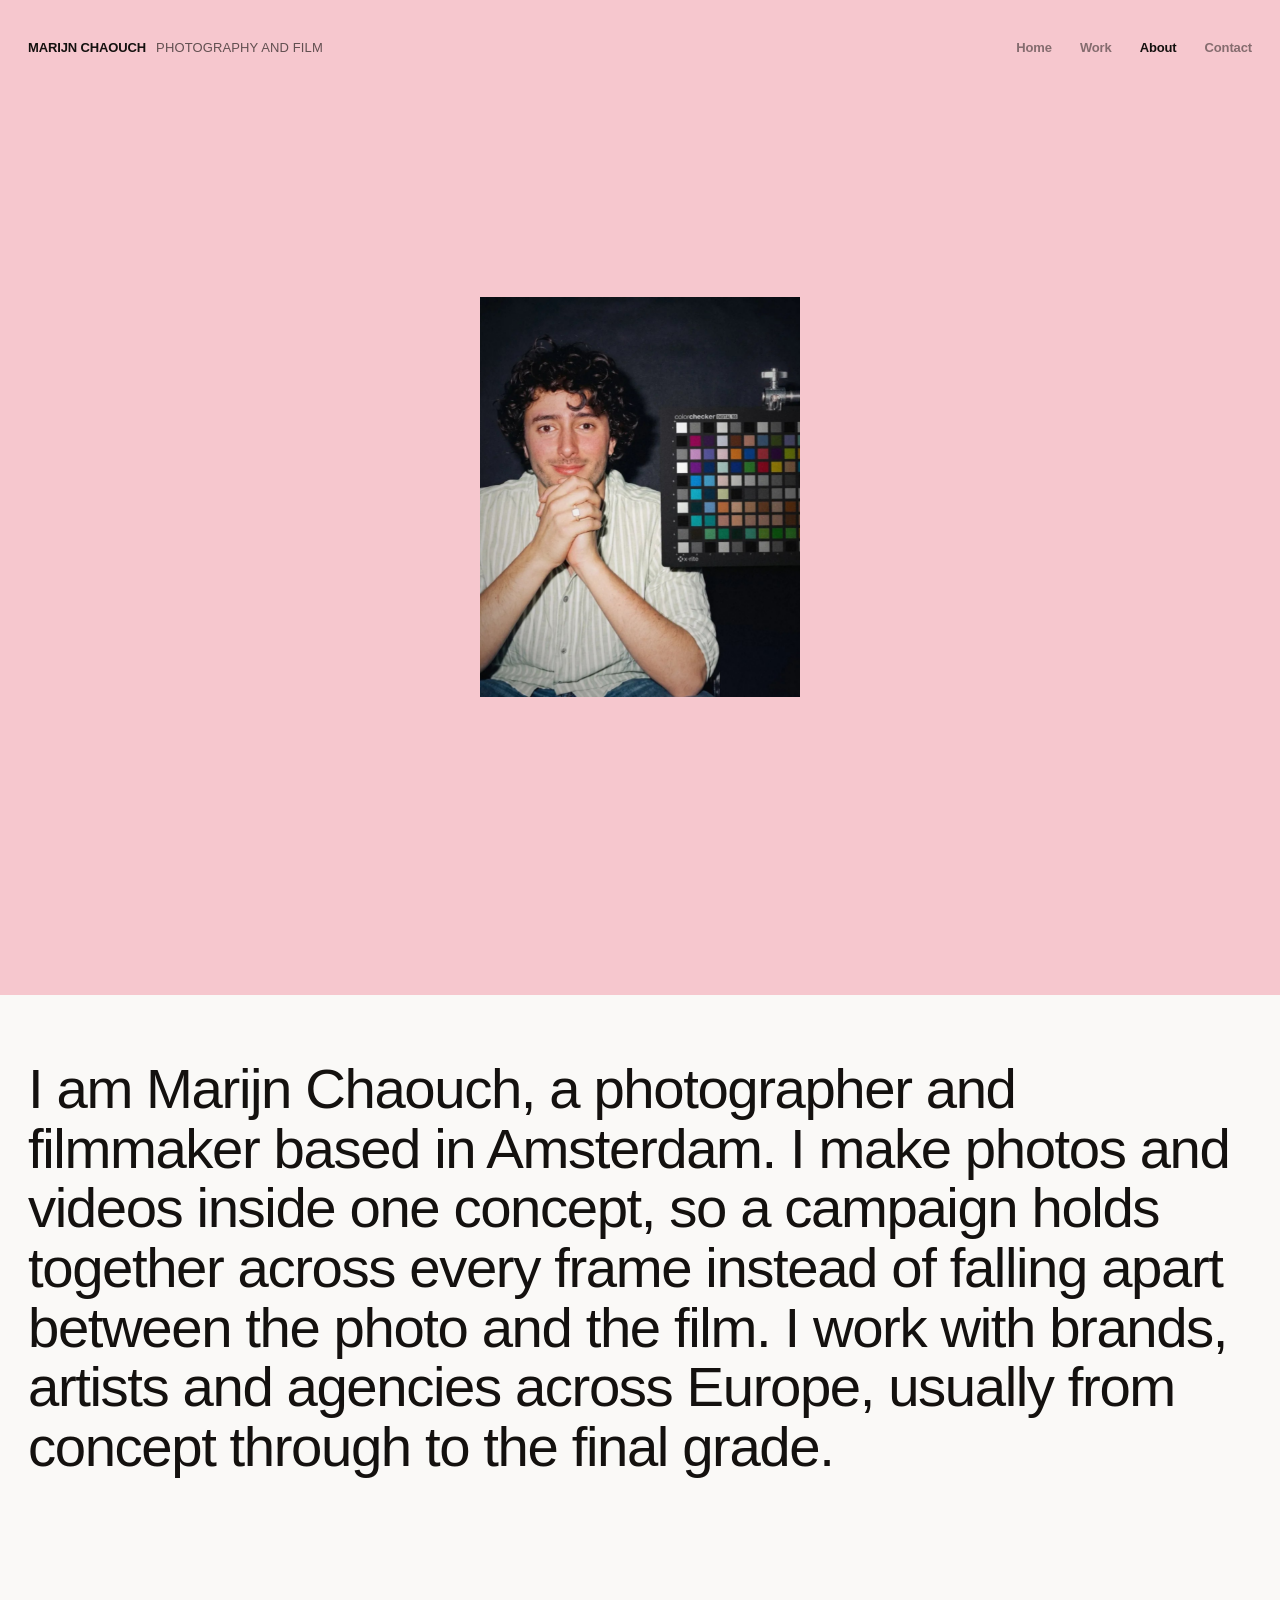
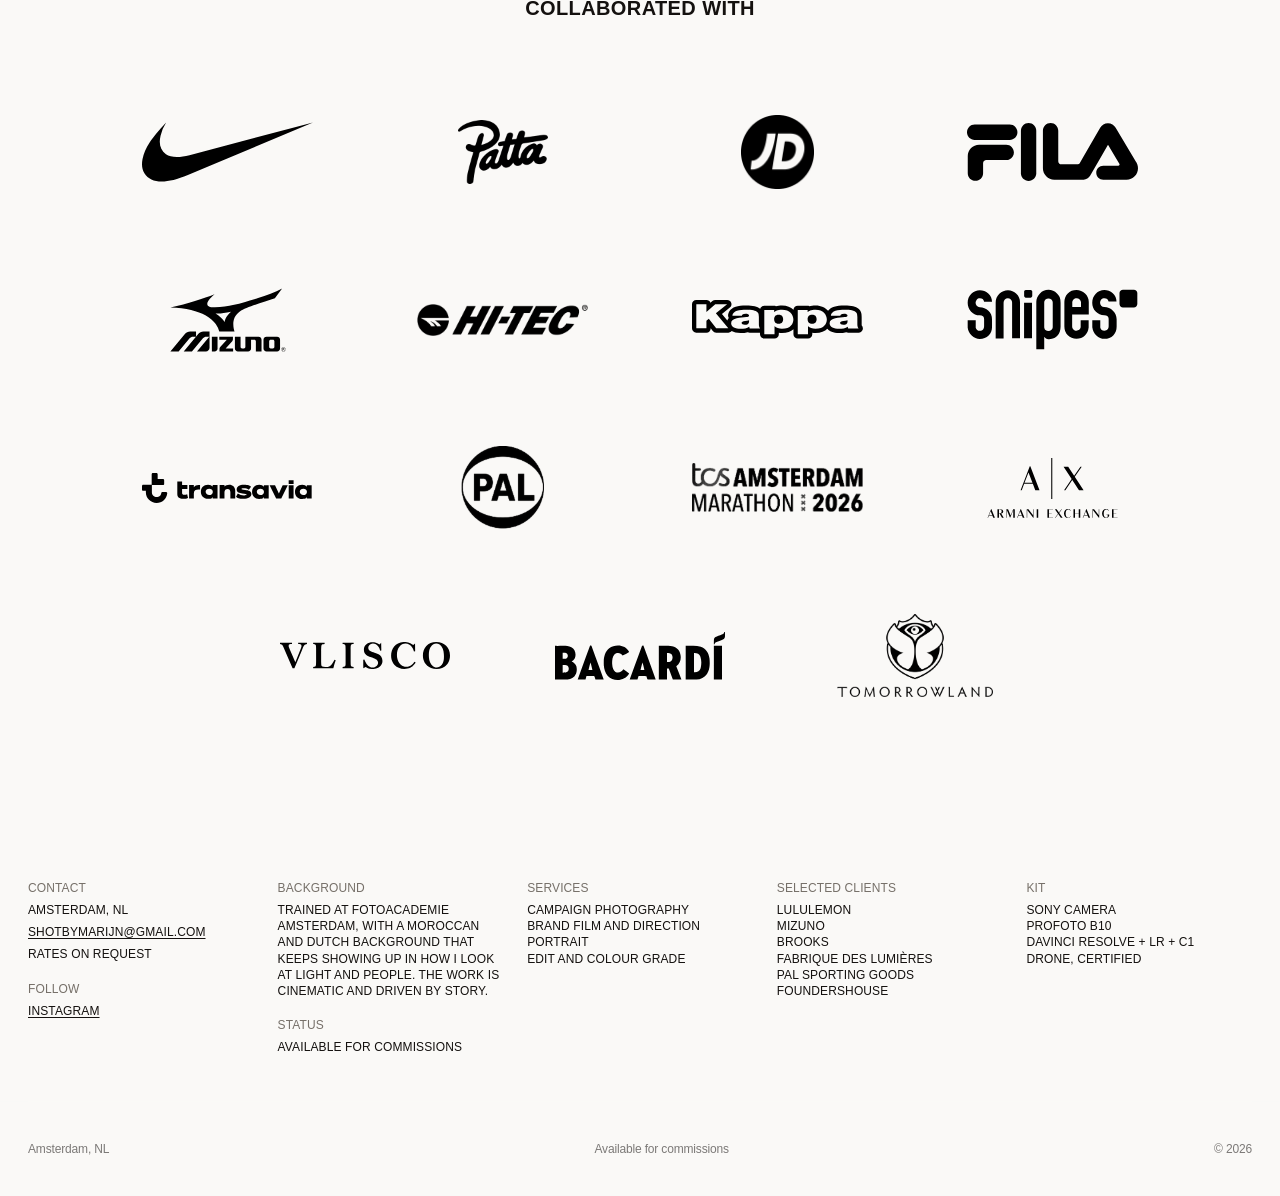
==== about.html @ 905a5628 "UX fixes: stills in phone list, share image and favicon, cleaner client/agency names, consistent men" ====
<!doctype html>
<html lang="en">
<head>
<meta charset="utf-8">
<meta name="viewport" content="width=device-width, initial-scale=1, viewport-fit=cover">
<meta name="theme-color" content="#F6C7CE">
<title>About — Marijn Chaouch</title>
<meta name="description" content="Photographer and filmmaker based in Amsterdam, trained at Fotoacademie Amsterdam.">
<link rel="stylesheet" href="assets/css/site.css">
<meta property="og:type" content="website">
<meta property="og:site_name" content="Marijn Chaouch">
<meta property="og:title" content="About — Marijn Chaouch">
<meta property="og:description" content="Photographer and filmmaker based in Amsterdam, trained at Fotoacademie Amsterdam.">
<meta property="og:image" content="https://www.marijnchaouch.com/media/share-v2.jpg">
<meta property="og:image:width" content="1200">
<meta property="og:image:height" content="630">
<meta name="twitter:card" content="summary_large_image">
<link rel="icon" href="/favicon.ico" sizes="32x32">
<link rel="icon" type="image/png" sizes="512x512" href="/media/icon-512.png">
<link rel="apple-touch-icon" href="/media/icon-180.png">
</head>
<body class="page page-about">
<div class="wrap">

  <header class="bar">
    <a class="mark" href="index.html"><b>Marijn Chaouch</b><span>Photography and Film</span></a>
    <button class="burger" data-menu type="button" aria-label="Menu" aria-expanded="false"><em>Menu</em><span></span><span></span></button>
    <nav data-nav>
      <a href="index.html">Home</a>
      <a href="work.html">Work</a>
      <a class="on" href="about.html">About</a>
      <a href="contact.html">Contact</a>
    </nav>
  </header>

  <section class="ab4-hero">
    <div class="ab4-img" data-portrait="portrait" data-parallax>
      <div class="ph"><span>Photo</span><b>Portrait</b></div>
    </div>
  </section>

  <section class="ab4-body">
    <p class="ab4-big"><span data-t="aboutIntro">I am Marijn Chaouch, a photographer and filmmaker based in Amsterdam.</span> <span data-t="aboutThree">I work with brands, artists and agencies across Europe.</span></p>

    <section class="ab4-logos">
      <h2>Collaborated with</h2>
      <ul>
      <li style="--k:1.1"><img src="/media/logos/nike.svg" alt="Nike" loading="lazy"></li>
      <li><img src="/media/logos/patta.png" alt="Patta" loading="lazy"></li>
      <li style="--k:1.15"><img src="/media/logos/jd.png" alt="JD Sports" loading="lazy"></li>
      <li><img src="/media/logos/fila.svg" alt="Fila" loading="lazy"></li>
      <li><img src="/media/logos/mizuno.svg" alt="Mizuno" loading="lazy"></li>
      <li><img src="/media/logos/hitec.png" alt="Hi-Tec" loading="lazy"></li>
      <li><img src="/media/logos/kappa.svg" alt="Kappa" loading="lazy"></li>
      <li><img src="/media/logos/snipes.svg" alt="Snipes" loading="lazy"></li>
      <li><img src="/media/logos/transavia-v2.svg" alt="Transavia" loading="lazy"></li>
      <li style="--k:1.3"><img src="/media/logos/pal.png" alt="PAL Sporting Goods" loading="lazy"></li>
      <li style="--k:1.1"><img src="/media/logos/tcs.png" alt="TCS Amsterdam Marathon" loading="lazy"></li>
      <li style="--k:1.35"><img src="/media/logos/armani-exchange.svg" alt="Armani Exchange" loading="lazy"></li>
      <li><img src="/media/logos/vlisco.svg" alt="Vlisco" loading="lazy"></li>
      <li><img src="/media/logos/bacardi.svg" alt="Bacardi" loading="lazy"></li>
      <li style="--k:1.3"><img src="/media/logos/tomorrowland.png" alt="Tomorrowland" loading="lazy"></li>
      </ul>
    </section>

    <div class="ab4-cols">
      <div class="ab4-col">
        <h2>Contact</h2>
        <p><span data-t="location">Amsterdam, NL</span></p>
        <p><a data-t="email" href="mailto:shotbymarijn@gmail.com">shotbymarijn@gmail.com</a></p>
        <p data-t="booking">Rates on request</p>
        <h2>Follow</h2>
        <p><a data-t="instagram" href="https://instagram.com/marijnchaouch" target="_blank" rel="noopener">Instagram</a></p>
      </div>
      <div class="ab4-col">
        <h2>Background</h2>
        <p data-t="aboutTwo">Trained at Fotoacademie Amsterdam.</p>
        <h2>Status</h2>
        <p data-t="status">Available for commissions</p>
      </div>
      <div class="ab4-col">
        <h2>Services</h2>
        <ul data-list="services"><li>Campaign photography</li></ul>
      </div>
      <div class="ab4-col">
        <h2>Selected clients</h2>
        <ul data-list="clients"><li>Mizuno</li></ul>
      </div>
      <div class="ab4-col">
        <h2>Kit</h2>
        <ul data-list="kit"><li>Sony Camera</li></ul>
      </div>
    </div>
  </section>

  <p data-offline hidden style="font-size:13px;color:#8C857C;padding:24px 0">Open deze site via je webadres. Als je het bestand rechtstreeks op je computer opent, kan de browser je projecten en teksten niet inladen.</p>

  <footer class="foot">
    <span data-t="location">Amsterdam, NL</span>
    <span data-t="status">Available for commissions</span>
    <span>&copy; 2026</span>
  </footer>

</div>
<script src="assets/js/site.js"></script>
</body>
</html>
---- assets/css/site.css ----
/* Mobile first. De basis is de telefoon, daarboven schaalt hij op. */

:root {
  --paper: #FAF9F7;
  --ink: #14110F;
  --mid: #57534E;
  --soft: #767069;
  --frame: #EAE7E2;
  --line: #E2DED8;
  --pad: 14px;
  --about: #FAF9F7;
  --aboutink: #14110F;
  --vfit: calc(100svh - 96px);
}

* { box-sizing: border-box; }

html {
  scroll-behavior: smooth;
  -webkit-text-size-adjust: 100%;
}

body {
  margin: 0;
  background: var(--paper);
  color: var(--ink);
  font-family: "Helvetica Neue", Helvetica, Arial, sans-serif;
  font-weight: 500;
  letter-spacing: -0.01em;
  -webkit-font-smoothing: antialiased;
  overflow-x: hidden;
}

a { color: inherit; text-decoration: none; -webkit-tap-highlight-color: transparent; }
img, video { display: block; width: 100%; height: 100%; object-fit: cover; }

/* de wrapper die het script rond beeld zet vult altijd zijn vak */
.hero > div, .case-shot > div, .stack .item > div, .portrait > div,
.square > div, .card .shot > div, .reel-frame > div,
.ab-photo > div, .ab-square > div { width: 100%; height: 100%; }

.wrap {
  width: 100%;
  max-width: 1800px;
  margin: 0 auto;
  padding: 0 var(--pad);
}

/* header en footer */

.bar {
  position: relative;
  z-index: 6;
  display: flex;
  justify-content: space-between;
  align-items: center;
  gap: 16px;
  font-size: 13px;
  font-weight: 600;
  padding: 14px 0;
  background: transparent;
  pointer-events: none;
}

.bar > *, .bar nav a { pointer-events: auto; }

.bar .mark { display: none; }

/* burgerknop, alleen op telefoon en tablet */

.burger {
  position: relative;
  z-index: 30;
  margin-left: auto;
  width: 44px;
  height: 44px;
  display: flex;
  flex-direction: column;
  justify-content: center;
  align-items: flex-end;
  gap: 6px;
  padding: 0;
  border: 0;
  background: none;
  cursor: pointer;
}

.burger span {
  display: block;
  width: 22px;
  height: 1.5px;
  background: var(--ink);
  transition: transform .4s cubic-bezier(.45, 0, .25, 1), opacity .3s ease;
}

.dark .burger span { background: var(--paper); }

body.menu-open .burger span:first-child { transform: translateY(3.75px) rotate(45deg); }
body.menu-open .burger span:last-child { transform: translateY(-3.75px) rotate(-45deg); }

.bar nav {
  position: fixed;
  inset: 0;
  z-index: 20;
  background: var(--paper);
  display: flex;
  flex-direction: column;
  justify-content: center;
  align-items: flex-start;
  gap: 4px;
  padding: 0 var(--pad);
  font-size: clamp(30px, 9vw, 44px);
  font-weight: 700;
  letter-spacing: -0.04em;
  opacity: 0;
  visibility: hidden;
  transform: translateY(-10px);
  transition: opacity .35s ease, transform .5s cubic-bezier(.45, 0, .25, 1), visibility .35s;
}

.dark .bar nav { background: var(--ink); }

body.menu-open .bar nav { opacity: 1; visibility: visible; transform: none; }

.bar nav a { color: var(--ink); padding: 8px 0; transition: color .3s ease; }
.dark .bar nav a { color: var(--paper); }
.bar nav a.on { color: var(--soft); }
.dark .bar nav a.on { color: #8C857C; }

.foot {
  display: flex;
  flex-wrap: wrap;
  gap: 6px 20px;
  font-size: 12px;
  color: #767069;
  padding: 32px 0;
}

/* home */

.home {
  min-height: 100svh;
  display: flex;
  flex-direction: column;
  position: relative;
  overflow: hidden;
}

.home .wrap { flex: 1; display: flex; flex-direction: column; }

.home-row {
  flex: 1;
  display: flex;
  flex-direction: column;
  justify-content: space-between;
  gap: 18px;
  padding-bottom: 8px;
}

.home h1 {
  margin: 0;
  font-size: clamp(32px, 9.6vw, 52px);
  font-weight: 700;
  line-height: .94;
  letter-spacing: -0.04em;
}

.lede {
  margin: 14px 0 0;
  font-size: 14px;
  line-height: 1.45;
  color: var(--mid);
  max-width: 34ch;
}

.home-left {
  position: relative;
  z-index: 2;
  margin-top: -58px;
  padding-bottom: 24px;
}

.home-right {
  position: relative;
  z-index: 2;
  display: flex;
  flex-direction: column;
  gap: 10px;
  padding-top: 24px;
}

.home .foot {
  position: relative;
  z-index: 2;
}

.home-right { display: none; }
.home-right .eyebrow { display: none; }
.clients b:not(.on) { display: none; }
.clients b.on { font-size: 14px; }

.eyebrow {
  font-size: 10px;
  font-weight: 600;
  letter-spacing: 0.14em;
  text-transform: uppercase;
  color: var(--soft);
}

.clients { display: flex; flex-direction: column; gap: 5px; }
.clients .client-link { display: contents; }
.clients b { cursor: pointer; }

.clients b {
  font-size: 14px;
  font-weight: 500;
  letter-spacing: -0.02em;
  color: var(--soft);
  filter: blur(.5px);
  opacity: .85;
  transition: color .9s ease, filter .9s ease, opacity .9s ease;
}

.clients b.on { font-weight: 700; color: var(--ink); filter: blur(0); opacity: 1; }

/* reel: één vast kader, de projecten vloeien in elkaar over */

.reel {
  position: relative;
  z-index: 1;
  flex: 1;
  min-height: 52svh;
  display: flex;
  flex-direction: column;
  gap: 12px;
}

.reel-stage { position: relative; flex: 1; background: var(--frame); overflow: hidden; }

.reel-cell {
  position: absolute;
  inset: 0;
  opacity: 0;
  visibility: hidden;
  transition: opacity 1.2s ease, visibility 1.2s;
}
.reel-cell.on { opacity: 1; visibility: visible; }
.reel-frame { width: 100%; height: 100%; }

.reel-caption {
  display: flex;
  justify-content: space-between;
  gap: 16px;
  font-size: 14px;
  font-weight: 700;
  letter-spacing: -0.02em;
}
.reel-caption span { font-weight: 600; color: var(--soft); font-variant-numeric: tabular-nums; }

/* placeholders */

.ph {
  width: 100%;
  height: 100%;
  background: var(--frame);
  display: flex;
  flex-direction: column;
  align-items: center;
  justify-content: center;
  gap: 8px;
  text-align: center;
  padding: 16px;
}

.ph span { font-size: 10px; font-weight: 600; letter-spacing: .14em; text-transform: uppercase; color: var(--soft); }
.ph b { font-size: 14px; font-weight: 700; letter-spacing: -0.02em; color: #767069; }

/* paginakoppen */

.head {
  position: relative;
  z-index: 2;
  display: flex;
  flex-direction: column;
  gap: 18px;
  margin-top: -58px;
  padding: 0 0 28px;
}

.head h1 {
  margin: 0;
  font-size: clamp(30px, 9vw, 46px);
  font-weight: 700;
  line-height: 1;
  letter-spacing: -0.04em;
}

.filters { display: flex; flex-wrap: wrap; gap: 18px; font-size: 14px; font-weight: 600; }
.filters button {
  border: 0;
  background: none;
  padding: 8px 0;
  font: inherit;
  color: var(--soft);
  cursor: pointer;
  transition: color .3s ease;
}
.filters button.on { color: var(--ink); }

/* work */

.grid {
  display: grid;
  grid-template-columns: 1fr;
  gap: 36px;
  padding-bottom: 48px;
}

.card { display: flex; flex-direction: column; gap: 12px; }
.card .shot { aspect-ratio: 4 / 5; background: var(--frame); overflow: hidden; }
.card .shot > * { transition: transform 1.2s cubic-bezier(.2, 0, .2, 1); }
.card .meta { display: flex; justify-content: space-between; align-items: baseline; gap: 12px; }
.card .meta b { font-size: 14px; font-weight: 600; letter-spacing: -0.01em; }
.card .meta span { font-size: 12px; color: var(--soft); }

/* project */

.project-head {
  position: relative;
  z-index: 2;
  display: flex;
  flex-direction: column;
  gap: 24px;
  margin-top: -58px;
  padding: 0 0 28px;
}

.project-head h1 {
  margin: 0;
  font-size: clamp(32px, 10vw, 62px);
  font-weight: 700;
  line-height: .96;
  letter-spacing: -0.04em;
}

.back { font-size: 12px; font-weight: 600; color: var(--soft); display: inline-block; margin-bottom: 14px; }

.facts { display: grid; grid-template-columns: 1fr 1fr; gap: 20px; width: 100%; }
.facts div { display: flex; flex-direction: column; gap: 6px; }
.facts p { margin: 0; font-size: 14px; color: var(--mid); }

.hero { aspect-ratio: 4 / 5; background: var(--frame); overflow: hidden; }

.intro { display: flex; flex-direction: column; gap: 28px; padding: 40px 0; }
.intro p { margin: 0; font-size: 18px; line-height: 1.45; letter-spacing: -0.02em; max-width: 60ch; }
.intro aside { display: flex; flex-direction: column; gap: 6px; }
.intro aside p { font-size: 14px; color: var(--mid); }

.stack { display: grid; grid-template-columns: 1fr; gap: 20px; }
.stack .item { background: var(--frame); overflow: hidden; }

.next {
  display: flex;
  flex-direction: column;
  gap: 20px;
  border-top: 1px solid var(--line);
  margin-top: 48px;
  padding-top: 40px;
}
.next a.big { font-size: clamp(28px, 8vw, 46px); font-weight: 700; line-height: 1; letter-spacing: -0.04em; }
.next .all { font-size: 13px; font-weight: 600; color: var(--soft); }

/* about */

.about { position: relative; z-index: 2; display: flex; flex-direction: column; gap: 24px; margin-top: -58px; padding: 0; }
.about .body { display: contents; }
.about .say { display: contents; }
.about h1 { order: -2; }
.about .portrait { order: -1; }
.about .portrait { width: 100%; aspect-ratio: 4 / 5; background: var(--frame); overflow: hidden; }
.about .square { width: 62%; aspect-ratio: 1 / 1; background: var(--frame); overflow: hidden; order: 0; margin: 4px 0; }
.about .cols { order: 1; }
.about h1 { margin: 0; font-size: clamp(30px, 9vw, 46px); font-weight: 700; line-height: 1; letter-spacing: -0.04em; }
.about .say p { max-width: 62ch; }
.about .say p { margin: 0; }
.about .say p.big { font-size: 18px; line-height: 1.5; letter-spacing: -0.015em; }
.about .say p.small { font-size: 15px; line-height: 1.6; color: var(--mid); }

.cols { display: grid; grid-template-columns: 1fr; gap: 28px; }
.cols ul { list-style: none; margin: 10px 0 0; padding: 0; display: flex; flex-direction: column; gap: 7px; font-size: 14px; color: var(--mid); }

/* contact */

.dark { background: var(--ink); color: var(--paper); min-height: 100svh; display: flex; flex-direction: column; }
.dark .bar nav a { color: #8C857C; }
.dark .bar nav a.on { color: var(--paper); }
.dark .foot { color: #8C857C; }
.dark .wrap { flex: 1; display: flex; flex-direction: column; }

.say-big {
  flex: 1;
  display: flex;
  flex-direction: column;
  justify-content: center;
  gap: 28px;
  padding: 40px 0;
}

.say-big h1 {
  margin: 0;
  font-size: clamp(30px, 8.4vw, 68px);
  font-weight: 700;
  line-height: 1.02;
  letter-spacing: -0.04em;
  max-width: 18ch;
}

.mail {
  font-size: clamp(19px, 5.4vw, 34px);
  font-weight: 600;
  letter-spacing: -0.03em;
  border-bottom: 2px solid #57534E;
  align-self: flex-start;
  padding-bottom: 6px;
  word-break: break-word;
  transition: border-color .3s ease;
}

.ends { display: flex; flex-direction: column; gap: 24px; padding-bottom: 24px; }
.ends > div { display: flex; flex-direction: column; gap: 10px; }
.ends .row { display: flex; flex-wrap: wrap; gap: 20px; font-size: 15px; }
.ends p { margin: 0; font-size: 15px; color: #D6D1CA; }

/* tablet */

@media (min-width: 720px) {
  :root { --pad: 20px; --vfit: calc(100svh - 118px); }

  .bar { padding: 20px 0; }
  .bar .mark { display: block; }

  .grid { grid-template-columns: repeat(2, minmax(0, 1fr)); gap: 48px 32px; }
  .cols { grid-template-columns: repeat(3, minmax(0, 1fr)); }
  .facts { grid-template-columns: repeat(3, minmax(0, 1fr)); }
  .stack { grid-template-columns: repeat(2, minmax(0, 1fr)); gap: 32px; }
  .stack .item.full { grid-column: 1 / -1; }
  .hero { aspect-ratio: 16 / 9; }

  .intro { flex-direction: row; justify-content: space-between; gap: 48px; padding: 56px 0; }
  .intro aside { width: 260px; text-align: right; flex: none; }

  .next { flex-direction: row; justify-content: space-between; align-items: flex-end; }

  .about { flex-direction: row; gap: 48px; align-items: flex-start; flex-wrap: wrap; }
  .about .portrait { width: 42%; flex: none; }
  .about .square { width: 42%; flex: none; order: 0; margin: 0; }
  .about .cols { order: 0; }
  .about h1 { width: 100%; }

  .ends { flex-direction: row; justify-content: space-between; gap: 40px; }
  .foot { justify-content: space-between; padding: 40px 0; }
  .head { flex-direction: row; justify-content: space-between; align-items: flex-end; padding: 0 0 32px; }
}

/* desktop */

@media (min-width: 1100px) {
  :root { --pad: 28px; --vfit: calc(100svh - 148px); }

  .bar { padding: 40px 0; }
  .burger { display: none; }
  .bar nav {
    position: static;
    inset: auto;
    background: none;
    flex-direction: row;
    gap: 28px;
    padding: 0;
    margin-left: auto;
    font-size: 13px;
    font-weight: 600;
    letter-spacing: -0.01em;
    opacity: 1;
    visibility: visible;
    transform: none;
  }
  .bar nav a { color: var(--soft); padding: 0; }
  .bar nav a.on { color: var(--ink); }
  .dark .bar nav a { color: #8C857C; }
  .dark .bar nav a.on { color: var(--paper); }
  .home-right { display: flex; }
  .home-right .eyebrow { display: block; }
  .clients b:not(.on) { display: block; }
  .bar nav a:hover { color: var(--ink); }
  .dark .bar nav a:hover { color: var(--paper); }
  .filters button:hover { color: var(--ink); }
  .card:hover .shot > * { transform: scale(1.03); }
  .mail:hover { border-color: var(--paper); }

  .home-row {
    flex-direction: row;
    align-items: center;
    justify-content: space-between;
    gap: 40px;
    padding-bottom: 0;
  }

  .home h1 { font-size: clamp(56px, 5.4vw, 84px); line-height: .9; letter-spacing: -0.045em; }
  .lede { margin-top: 24px; }
  .home-left { width: 560px; margin-top: 0; }
  .home-right { width: 300px; text-align: right; align-items: flex-end; gap: 14px; }
  .clients { align-items: flex-end; gap: 8px; }
  .clients b, .clients b.on { font-size: 17px; font-weight: 600; }

  .reel {
    position: absolute;
    top: 50%;
    left: 50%;
    transform: translate(-50%, -50%);
    width: min(420px, 30vw);
    height: 62svh;
    min-height: 0;
    flex: none;
  }
  .reel-caption { display: none; }

  .home-left, .home-right { position: relative; z-index: 2; }

  .grid { grid-template-columns: repeat(3, minmax(0, 1fr)); gap: 64px 40px; padding-bottom: 72px; }

  .project-head { flex-direction: row; justify-content: space-between; align-items: flex-end; gap: 80px; padding: 88px 0 40px; }
  .facts { width: 480px; gap: 32px; }
  .intro { gap: 80px; padding: 72px 0; }
  .intro p { font-size: 21px; }
  .intro aside { width: 300px; }
  .stack { gap: 40px; }
  .next { margin-top: 96px; padding-top: 96px; }

  .head { margin-top: 0; padding: 64px 0 32px; }
  .project-head { margin-top: 0; }
  .about { gap: 56px; margin-top: 0; padding: 88px 0 0; flex-wrap: nowrap; max-width: 1400px; margin-inline: auto; justify-content: center; }
  .about .body { flex: 1; min-width: 0; }
  .about .square { width: 260px; flex: none; align-self: flex-start; }
  .about .body { display: flex; flex-direction: column; gap: 64px; }
  .about .say { display: flex; flex-direction: column; gap: 28px; max-width: 62ch; }
  .about h1 { order: 0; }
  .about .portrait { order: 0; }
  .about .portrait { width: 440px; }
  .about .say p.big { font-size: 19px; }
  .cols { gap: 40px; }

  .say-big { gap: 40px; }
  .say-big h1 { max-width: 900px; }
}

@media (prefers-reduced-motion: reduce) {
  .reel-cell { transition: none; }
  html { scroll-behavior: auto; }
}

/* case: projectpagina in kleur */

body.case {
  --case: var(--paper);
  --caseink: var(--ink);
  --casemute: rgba(20, 17, 15, .5);
  --casefade: rgba(20, 17, 15, .08);
  background: var(--case);
  color: var(--caseink);
}

.case .bar nav { background: var(--case); }
.case .bar nav a { color: var(--caseink); }
.case .bar nav a.on { color: var(--casemute); }
.case .burger span { background: var(--caseink); }
.case .eyebrow { color: var(--casemute); }
.case .foot { color: var(--casemute); }
.case .back { color: var(--casemute); }

.case-head {
  position: relative;
  z-index: 2;
  margin-top: -58px;
  padding-bottom: 28px;
}

.case-head h1 {
  margin: 8px 0 0;
  font-size: clamp(44px, 13vw, 132px);
  font-weight: 700;
  line-height: .88;
  letter-spacing: -0.05em;
}

.statement {
  margin: 20px 0 0;
  font-size: clamp(19px, 5.2vw, 30px);
  font-weight: 700;
  line-height: 1.12;
  letter-spacing: -0.03em;
  text-wrap: pretty;
}

.case-row {
  display: flex;
  flex-direction: column;
  gap: 24px;
  padding-bottom: 40px;
}

.case-shot { width: 100%; aspect-ratio: 3 / 4; background: var(--casefade); overflow: hidden; }

.case-note p, .case-article p { margin: 10px 0 0; }
.case-note { font-size: 13px; line-height: 1.5; font-style: italic; }
.case-article { font-size: 13px; line-height: 1.5; font-style: italic; }
.case-article p { text-align: justify; }
.case-facts { font-style: normal; font-size: 13px; line-height: 1.6; }
.case-deliver { font-style: normal; margin-top: 20px; }

.case .stack { padding-top: 40px; }
.case .stack .item { background: var(--casefade); }
.lay-split, .lay-panel-page { margin-bottom: 8px; }
.case .next { border-top: 1px solid var(--casefade); }
.case .next .all { color: var(--casemute); }

@media (min-width: 720px) {
  .case-row { display: grid; grid-template-columns: 1fr minmax(0, 42%) 1fr; align-items: center; gap: 40px; }
  .case-note { text-align: center; }
  .case-shot { width: 100%; }
  .case-head { margin-top: 0; padding: 56px 0 40px; }
}

@media (min-width: 1100px) {
  .case-head { padding: 72px 0 48px; }
  .statement { font-size: clamp(26px, 2.4vw, 34px); max-width: 1100px; }
  .case-row { grid-template-columns: 1fr minmax(0, 34%) 1fr; gap: 56px; }
}


/* opmaakvarianten van de cases */

.case-img { width: 100%; height: 100%; background: var(--casefade); overflow: hidden; }
.lay { position: relative; z-index: 2; }
.lay .small { font-size: 13px; line-height: 1.5; margin: 14px 0 0; }
.lay h1 { margin: 0; font-weight: 700; letter-spacing: -0.045em; line-height: .9; }

.lay-back { margin-bottom: 4px; }

/* gesplitst */

.lay-split { display: flex; flex-direction: column; gap: 0; margin-left: calc(var(--pad) * -1); margin-right: calc(var(--pad) * -1); }
.lay-split .lay-visual { aspect-ratio: 3 / 4; max-height: var(--vfit); }
.lay-split .lay-panel { display: flex; flex-direction: column; gap: 24px; padding: 24px var(--pad) 40px; }
.lay-top { display: flex; justify-content: space-between; gap: 20px; font-size: 13px; font-weight: 700; line-height: 1.25; }
.big-name {
  display: block;
  margin-top: 4px;
  font-size: clamp(20px, 4.6vw, 30px);
  font-weight: 700;
  line-height: 1.05;
  letter-spacing: -0.035em;
}
.big-name.small-year { font-size: clamp(16px, 3.4vw, 22px); }
.case-facts .big-name { display: inline-block; margin: 0 0 4px; }
.lay-meta .big-name { margin: 2px 0 12px; }
.lay-top .right { text-align: right; }
.lay-top .eyebrow { display: block; }
.lay-split .lay-mid { width: 62%; aspect-ratio: 4 / 5; margin: 0 auto; }
.lay-split .statement { margin: 0; text-align: justify; }

/* index */

.lay-index .lay-head { margin-top: -58px; padding-bottom: 24px; }
.lay-index h1 { font-size: clamp(38px, 12vw, 120px); }
.lay-band { display: flex; flex-direction: column; gap: 20px; }
.lay-index .lay-frame { aspect-ratio: 4 / 3; }
.lay-side, .lay-meta { font-size: 13px; line-height: 1.5; }
.lay-meta p { margin: 2px 0 12px; }
.lay-side p { margin: 4px 0 0; }
.lay-text { padding: 32px 0 8px; display: flex; flex-direction: column; gap: 16px; }
.lay-text .statement { margin: 0; }
.lay-text .small { font-style: italic; max-width: 34ch; }

/* paneel */

.lay-panel-page { display: flex; flex-direction: column; margin-left: calc(var(--pad) * -1); margin-right: calc(var(--pad) * -1); }
.lay-panel-page .lay-visual { aspect-ratio: 4 / 5; max-height: var(--vfit); }
.lay-side-panel { display: flex; flex-direction: column; gap: 40px; padding: 28px var(--pad) 40px; }
.lay-side-panel h1 { font-size: clamp(34px, 10vw, 64px); margin-bottom: 16px; }
.lay-side-panel .statement { margin: 0; }
.lay-copy { margin-top: auto; }

@media (min-width: 720px) {
  .lay-index .lay-head { margin-top: 0; padding: 48px 0 24px; }
  .lay-split { flex-direction: row; min-height: var(--vfit); }
  .lay-split .lay-visual { width: 50%; aspect-ratio: auto; }
  .lay-split .lay-panel { width: 50%; padding: 32px 40px 40px; }
  .lay-split .lay-mid { width: 58%; margin: auto; }
  .lay-split .lay-bottom { margin-top: auto; }

  .lay-band { display: grid; grid-template-columns: 1fr minmax(0, 52%) 1fr; align-items: start; gap: 32px; }
  .lay-index .lay-frame { aspect-ratio: 4 / 3; }
  .lay-meta { text-align: right; }
  .lay-text { display: grid; grid-template-columns: 1fr 1fr; gap: 48px; align-items: end; padding: 48px 0 16px; }

  .lay-panel-page { flex-direction: row; min-height: var(--vfit); }
  .lay-panel-page .lay-visual { width: 58%; aspect-ratio: auto; }
  .lay-side-panel { width: 42%; padding: 32px 40px 40px; }
}

@media (min-width: 1100px) {
  .case .stack { padding-top: 56px; }
  .lay-split .lay-panel { padding: 40px 56px 56px; }
  .lay-split .statement { font-size: clamp(20px, 1.5vw, 24px); line-height: 1.2; }
  .lay-index h1 { font-size: clamp(64px, 8vw, 120px); }
  .lay-side-panel { padding: 40px 56px 56px; }
  .lay-side-panel .statement { font-size: clamp(22px, 1.8vw, 30px); }
}


/* speelknop voor video met geluid */

.with-play { position: relative; }
.with-play video { cursor: pointer; }

.playbtn {
  position: absolute;
  inset: 0;
  margin: auto;
  width: 76px;
  height: 76px;
  border: 0;
  border-radius: 50%;
  background: rgba(250, 249, 247, .92);
  cursor: pointer;
  transition: transform .35s cubic-bezier(.2, 0, .2, 1), opacity .3s ease;
}

.playbtn::after {
  content: "";
  position: absolute;
  top: 50%;
  left: 54%;
  transform: translate(-50%, -50%);
  border-style: solid;
  border-width: 11px 0 11px 18px;
  border-color: transparent transparent transparent #14110F;
}

.playbtn:hover { transform: scale(1.06); }
.with-play.playing .playbtn { display: none; }

.sr {
  position: absolute;
  width: 1px; height: 1px;
  padding: 0; margin: -1px;
  overflow: hidden;
  clip: rect(0 0 0 0);
  white-space: nowrap;
}


/* alleen het eerste grote beeld van een case past binnen een scherm */

.case .lay-visual,
.case .lay-index .lay-frame,
.case .case-row .case-shot {
  max-height: var(--vfit);
}

.case .lay-visual img, .case .lay-visual video,
.case .lay-index .lay-frame img, .case .lay-index .lay-frame video,
.case .case-row .case-shot img, .case .case-row .case-shot video {
  object-fit: contain;
}

.case .lay-visual, .case .lay-visual .case-img,
.case .lay-index .lay-frame, .case .lay-index .lay-frame .case-img,
.case .case-row .case-shot, .case .case-row .case-shot .case-img { background: transparent; }

.case .lay-split .lay-visual, .case .lay-panel-page .lay-visual { height: var(--vfit); }

/* op telefoon staat het grote beeld altijd precies midden in het scherm */
@media (max-width: 719px) {
  .case .lay-split .lay-visual,
  .case .lay-panel-page .lay-visual {
    width: 100vw;
    max-width: 100vw;
    margin-left: calc(50% - 50vw);
    margin-right: calc(50% - 50vw);
  }
}

.case .lay-visual img, .case .lay-visual video { object-position: center center; }


/* about in blokken, kleurvlak naast beeld */

.ab {
  display: flex;
  flex-direction: column;
  margin: 0 calc(var(--pad) * -1);
}

.ab-photo {
  order: -1;
  height: auto;
  background: var(--frame);
  overflow: hidden;
}

@media (max-width: 719px) {
  .ab-photo > div { height: auto; }
  .ab-photo img, .ab-photo video { height: auto; object-fit: contain; }
}

.ab-panel {
  display: flex;
  flex-direction: column;
  gap: 40px;
  background: var(--about);
  color: var(--aboutink);
  padding: 26px var(--pad) 34px;
}

.ab-eyebrow {
  display: block;
  font-size: 11px;
  font-weight: 700;
  letter-spacing: .12em;
  text-transform: uppercase;
  opacity: .65;
}

.ab-panel h1 {
  margin: 8px 0 0;
  font-size: clamp(24px, 6.4vw, 34px);
  font-weight: 700;
  line-height: 1.06;
  letter-spacing: -0.035em;
  text-wrap: pretty;
}

.ab-link {
  display: inline-block;
  margin-top: 16px;
  font-size: 14px;
  font-weight: 700;
  border-bottom: 1.5px solid currentColor;
  padding-bottom: 2px;
}

.ab-body {
  margin: 0;
  font-size: 14px;
  line-height: 1.5;
  max-width: 46ch;
}

.ab-more {
  display: flex;
  flex-direction: column;
  gap: 28px;
  padding: 40px 0 8px;
}

.ab-side { display: flex; flex-direction: column; gap: 28px; }

.ab-note {
  margin: 0;
  font-size: 17px;
  line-height: 1.4;
  letter-spacing: -0.02em;
  max-width: 34ch;
}

.ab-square {
  width: 62%;
  aspect-ratio: 1 / 1;
  background: var(--frame);
  overflow: hidden;
}

@media (min-width: 720px) {
  .ab { flex-direction: row; min-height: var(--vfit); }
  .ab-photo { order: 0; width: 46%; height: auto; flex: none; }
  .ab-panel { width: 54%; justify-content: space-between; padding: 8px 32px 40px var(--pad); }
  .ab-panel h1 { font-size: clamp(26px, 3vw, 36px); }
  .ab-more { display: grid; grid-template-columns: 40% 1fr; gap: 40px; align-items: start; padding: 56px 0 8px; }
  .ab-note { font-size: 20px; }
  .ab-square { width: 100%; }
  .ab-side { display: flex; flex-direction: column; gap: 40px; }
}

@media (min-width: 1100px) {
  .ab-photo { width: 42%; }
  .ab-panel { width: 58%; padding: 8px 56px 56px var(--pad); }
  .ab-panel h1 { font-size: clamp(30px, 2.5vw, 40px); max-width: 24ch; }
  .ab-body { font-size: 15px; max-width: 52ch; }
  .ab-more { grid-template-columns: 40% 1fr; gap: 56px; padding: 72px 0 8px; }
  .ab-note { font-size: 24px; }
}


/* contact als één blok tekst */

.ct-page { min-height: 100svh; display: flex; flex-direction: column; }
.ct-page .wrap { flex: 1; display: flex; flex-direction: column; }

.ct {
  flex: 1;
  display: flex;
  flex-direction: column;
  padding: 8px 0 40px;
}

.ct-block {
  display: flex;
  flex-direction: column;
  align-items: flex-start;
}

.ct-block span, .ct-block a {
  font-size: clamp(26px, 7.4vw, 40px);
  font-weight: 500;
  line-height: 1.14;
  letter-spacing: -0.03em;
}

.ct-u {
  border-bottom: 1.5px solid currentColor;
  padding-bottom: 1px;
  transition: opacity .3s ease;
}

.ct-foot {
  display: flex;
  justify-content: space-between;
  gap: 16px;
  font-size: 11px;
  color: #767069;
  padding: 0 0 24px;
}

@media (min-width: 720px) {
  .ct { padding: 8px 0 56px; }
  .ct-block span, .ct-block a { font-size: clamp(32px, 5vw, 52px); line-height: 1.1; }
}

@media (min-width: 1100px) {
  .ct-block span, .ct-block a { font-size: clamp(40px, 3.8vw, 60px); }
  .ct-u:hover { opacity: .6; }
  .ct-foot { font-size: 12px; padding-bottom: 32px; }
}


/* editorial op telefoon: grote titels, kleine tekst in de hoeken, menu over het hele scherm */

.bar nav { --navline: rgba(20, 17, 15, .16); color: var(--ink); }
.dark .bar nav { --navline: rgba(250, 249, 247, .18); color: var(--paper); }
.case .bar nav { --navline: var(--casefade); color: var(--caseink); }

@media (max-width: 1099px) {
  .bar nav {
    justify-content: flex-start;
    align-items: stretch;
    gap: 0;
    padding: 0 var(--pad) 20px;
  }
  .bar nav a { padding: 5px 0 7px; line-height: 1.05; border-bottom: 1px solid var(--navline); }
  .dark .bar nav a { color: var(--paper); }
  .dark .bar nav a.on { color: #8C857C; }

  .nav-head {
    flex: none;
    height: 72px;
    display: flex;
    align-items: center;
    margin-bottom: 4px;
    border-bottom: 1px solid var(--navline);
    font-size: 11px;
    font-weight: 700;
    letter-spacing: .06em;
    text-transform: uppercase;
  }

  .nav-foot { margin-top: auto; display: flex; flex-direction: column; }
  .bar nav .nav-foot a {
    font-size: 12px;
    font-weight: 600;
    letter-spacing: 0;
    line-height: 1.3;
    padding: 0 0 8px;
    color: inherit;
  }
  .nav-logo {
    display: block;
    margin-top: 10px;
    font-size: clamp(64px, 21vw, 150px);
    font-weight: 700;
    line-height: .8;
    letter-spacing: -0.065em;
  }
}

@media (min-width: 720px) and (max-width: 1099px) {
  .nav-head { height: 84px; }
}

@media (min-width: 1100px) {
  .nav-head, .nav-foot { display: none; }
}

.page-top, .corners { display: none; }

@media (max-width: 719px) {
  .home h1 { font-size: clamp(48px, 17vw, 80px); line-height: .86; letter-spacing: -0.055em; }

  .page-top {
    display: flex;
    flex-direction: column;
    justify-content: space-between;
    gap: 28px;
    min-height: calc(36svh - 72px);
    padding: 2px 0 22px;
  }

  .corners {
    display: flex;
    justify-content: space-between;
    gap: 16px;
    font-size: 11px;
    font-weight: 600;
    color: #767069;
  }

  .page-title, .head h1 {
    margin: 0;
    font-size: clamp(64px, 22vw, 120px);
    font-weight: 700;
    line-height: .84;
    letter-spacing: -0.06em;
  }

  /* titel over twee verspringende regels */
  .stagger span { display: block; }
  .stagger span + span { text-align: right; }

  .head { margin-top: 0; min-height: calc(36svh - 72px); justify-content: flex-end; gap: 14px; }
  .head .corners { margin-bottom: auto; }

  /* about: tekst in de rechterkolom, portret over de volle breedte */
  .ab { display: grid; grid-template-columns: 30% minmax(0, 1fr); column-gap: 14px; margin: 0; }
  .ab-panel, .ab-top { display: contents; }
  .ab-eyebrow { display: none; }
  .ab-panel h1 {
    grid-column: 2;
    grid-row: 1;
    margin: 0;
    font-size: 13px;
    font-weight: 500;
    line-height: 1.45;
    letter-spacing: 0;
  }
  .ab-link { grid-column: 2; grid-row: 2; justify-self: start; margin-top: 14px; font-size: 13px; }
  .ab-photo { grid-column: 1 / -1; grid-row: 3; margin: 32px calc(var(--pad) * -1) 0; }
  .ab-body { grid-column: 2; grid-row: 4; margin-top: 24px; font-size: 13px; color: var(--mid); }

  .cols { gap: 0; }
  .cols > div {
    display: grid;
    grid-template-columns: 30% minmax(0, 1fr);
    column-gap: 14px;
    padding: 12px 0 14px;
    border-top: 1px solid var(--line);
  }
  .cols .eyebrow { font-size: 12px; font-weight: 700; letter-spacing: 0; text-transform: none; color: var(--ink); }
  .cols ul { margin: 0; gap: 4px; font-size: 13px; }
}

/* tablet en desktop: dezelfde redactionele opbouw, op grotere schaal */

@media (min-width: 720px) {
  .page-top {
    display: flex;
    flex-direction: column;
    justify-content: space-between;
    gap: 40px;
    min-height: calc(40svh - 84px);
    padding: 8px 0 36px;
  }

  .corners {
    display: flex;
    justify-content: space-between;
    gap: 24px;
    font-size: 12px;
    font-weight: 600;
    color: #767069;
  }

  .page-title, .head h1 {
    margin: 0;
    font-size: clamp(110px, 16vw, 260px);
    font-weight: 700;
    line-height: .82;
    letter-spacing: -0.065em;
  }

  .ab-eyebrow { display: none; }

  /* work: titel links, filters rechts, hoekteksten erboven */
  .head {
    display: grid;
    grid-template-columns: 1fr auto;
    grid-template-rows: auto 1fr auto;
    align-items: end;
    gap: 0 24px;
    min-height: calc(40svh - 84px);
    margin-top: 0;
    padding: 8px 0 36px;
  }
  .head .corners { grid-column: 1 / -1; grid-row: 1; align-self: start; }
  .head h1 { grid-column: 1; grid-row: 3; }
  .head .filters { grid-column: 2; grid-row: 3; padding-bottom: 8px; }
}

@media (min-width: 1100px) {
  .page-top, .head { min-height: calc(44svh - 120px); }
}

/* work: elk project een eigen opzet (look-1 t/m look-6, wisselt per project of via "look" in projects.json) */

.card {
  display: flex;
  flex-direction: column;
  gap: 0;
}
.card .meta { display: none; }
.card-ed { display: contents; }
.card .corners { order: 1; margin-bottom: 40px; }
.card-num { display: none; order: 2; margin: 0; }
.card-title {
  order: 3;
  margin: 0;
  font-size: clamp(40px, 13vw, 72px);
  font-weight: 700;
  line-height: .88;
  letter-spacing: -0.055em;
}
.card-title span { display: block; }
.card-row {
  order: 4;
  display: grid;
  grid-template-columns: 30% minmax(0, 1fr);
  column-gap: 14px;
  margin: 18px 0 24px;
  font-size: 12px;
  line-height: 1.35;
}
.card-row span { font-weight: 700; }
.card-row p {
  margin: 0;
  font-size: 13px;
  line-height: 1.45;
  color: var(--mid);
  display: -webkit-box;
  -webkit-line-clamp: 4;
  -webkit-box-orient: vertical;
  overflow: hidden;
}
.card .shot { order: 5; margin: 0 calc(var(--pad) * -1); }

/* 1: verspringend, staand beeld */
.look-1 .card-title span + span { text-align: right; }
.look-1 .shot { aspect-ratio: 4 / 5; }

/* 2: alles rechts, vierkant beeld */
.look-2 .card-title { text-align: right; }
.look-2 .card-row { grid-template-columns: minmax(0, 1fr) 30%; }
.look-2 .card-row span { grid-column: 2; grid-row: 1; text-align: right; }
.look-2 .shot { aspect-ratio: 1 / 1; }

/* 3: titel op één regel (tekst staat altijd boven het beeld) */
.look-3 .shot { aspect-ratio: 4 / 5; }
.look-3 .card-title span { display: inline; }

/* 4: het nummer is de kop */
.look-4 .corners span:first-child { visibility: hidden; }
.look-4 .card-num {
  display: block;
  font-size: clamp(120px, 42vw, 220px);
  font-weight: 700;
  line-height: .78;
  letter-spacing: -0.07em;
}
.look-4 .card-title { margin-top: 18px; font-size: clamp(24px, 7vw, 34px); letter-spacing: -0.035em; }
.look-4 .card-title span { display: inline; }
.look-4 .shot { aspect-ratio: 4 / 5; }

/* 5: hoofdletters, intro groot en vet, breed beeld */
.look-5 .card-title { text-transform: uppercase; font-size: clamp(34px, 11vw, 64px); line-height: .9; letter-spacing: -0.045em; }
.look-5 .card-title span { display: inline; }
.look-5 .card-row { grid-template-columns: 1fr; row-gap: 12px; }
.look-5 .card-row p {
  order: -1;
  font-size: clamp(17px, 5vw, 22px);
  font-weight: 700;
  line-height: 1.08;
  letter-spacing: -0.02em;
  text-transform: uppercase;
  color: var(--ink);
  -webkit-line-clamp: 6;
}
.look-5 .shot { aspect-ratio: 16 / 9; }

/* 6: tweede regel springt in */
.look-6 .card-title span + span { padding-left: 22%; }
.look-6 .shot { aspect-ratio: 3 / 4; }

/* tablet en desktop: wisselende breedtes en posities, als een tijdschrift (slot a t/m f per positie) */
@media (min-width: 720px) {
  .grid { grid-template-columns: repeat(12, minmax(0, 1fr)); gap: 120px 32px; align-items: start; }
  .card .shot { margin-left: 0; margin-right: 0; }
  .card-title { font-size: clamp(40px, 4.6vw, 80px); }
  .card-row p { -webkit-line-clamp: 3; }

  .slot-a { grid-column: 1 / span 7; }
  .slot-b { grid-column: 8 / span 5; margin-top: 160px; }
  .slot-c { grid-column: 1 / span 7; }
  .slot-d { grid-column: 8 / span 5; margin-top: 100px; }
  .slot-e { grid-column: 1 / span 6; }
  .slot-f { grid-column: 7 / span 6; margin-top: 120px; }

  .look-4 .card-num { font-size: clamp(140px, 16vw, 260px); }
  .look-4 .card-title { font-size: clamp(26px, 2.4vw, 38px); }
  .look-5 .card-title { font-size: clamp(48px, 6vw, 104px); }
  .look-5 .card-row { grid-template-columns: minmax(0, 2fr) minmax(0, 1fr); column-gap: 32px; }
  .look-5 .card-row p { font-size: clamp(20px, 2vw, 30px); }
  .look-5 .card-row span { align-self: end; text-align: right; }
}

@media (min-width: 1100px) {
  .grid { gap: 160px 40px; }
  .slot-a { grid-column: 1 / span 6; }
  .slot-b { grid-column: 8 / span 5; margin-top: 200px; }
  .slot-c { grid-column: 2 / span 6; }
  .slot-d { grid-column: 9 / span 4; margin-top: 140px; }
  .slot-e { grid-column: 1 / span 5; }
  .slot-f { grid-column: 7 / span 6; margin-top: 160px; }
}

/* work op telefoon rustiger: geen hoekteksten en nummers, intro kort */
@media (max-width: 719px) {
  .head .corners { display: none; }
  .head { min-height: 0; padding-top: 24px; }
  .card .corners { display: none; }
  .look-4 .card-num { margin-bottom: 0; }
  .card-row p { -webkit-line-clamp: 2; }
  .look-5 .card-row p { -webkit-line-clamp: 3; }
  .grid { gap: 72px; }

}

/* work op telefoon, alleen bovenaan: "Work" staat vrij, het eerste project is kleiner en zonder intro */
@media (max-width: 719px) {
  .head { padding-bottom: 56px; }
  .grid > .card:first-child .card-title { font-size: clamp(28px, 8.4vw, 36px); line-height: .94; letter-spacing: -0.04em; }
  .grid > .card:first-child .card-row { margin: 12px 0 18px; }
  .grid > .card:first-child .card-row p { display: none; }
}

/* iPhone: geen eigen afspeelknop over video's die vanzelf horen te spelen */
video:not([controls])::-webkit-media-controls { display: none !important; }
video:not([controls])::-webkit-media-controls-start-playback-button { display: none !important; -webkit-appearance: none; }

/* home op telefoon en tablet: projecten naast elkaar, zelf swipen, het volgende piept er al in */
@media (max-width: 1099px) {
  .reel.swipe .reel-stage {
    display: flex;
    gap: 10px;
    overflow-x: auto;
    overflow-y: hidden;
    scroll-snap-type: x mandatory;
    -webkit-overflow-scrolling: touch;
    scrollbar-width: none;
    background: none;
    margin-right: calc(var(--pad) * -1);
    padding-right: var(--pad);
  }
  .reel.swipe .reel-stage::-webkit-scrollbar { display: none; }
  .reel.swipe .reel-cell {
    position: relative;
    inset: auto;
    flex: 0 0 86%;
    opacity: 1;
    visibility: visible;
    transition: none;
    scroll-snap-align: start;
    background: var(--frame);
  }
}

/* ---------- home-varianten: index, full, sheet (frame is de standaard hierboven) ---------- */

.reel-index, .reel-sheet { display: none; }
.home-index .home-right, .home-full .home-right, .home-sheet .home-right { display: none !important; }

/* index: projecten als grote titels onder elkaar, het beeld wisselt mee */
.home-index .reel { flex: none; min-height: 0; gap: 18px; }
.home-index .reel-stage { flex: none; height: 44svh; }
.home-index .reel-caption { display: none; }
.home-index .reel-index { display: flex; flex-direction: column; }
.reel-row {
  display: grid;
  grid-template-columns: 34px minmax(0, 1fr) auto;
  align-items: baseline;
  gap: 10px;
  padding: 6px 0 8px;
  border-bottom: 1px solid rgba(20, 17, 15, .16);
  color: var(--soft);
  transition: color .4s ease;
}
.reel-row:first-child { border-top: 1px solid rgba(20, 17, 15, .16); }
.reel-row b { font-size: clamp(26px, 7.6vw, 40px); font-weight: 700; line-height: 1.02; letter-spacing: -0.045em; }
.reel-row span { font-size: 11px; font-weight: 600; font-variant-numeric: tabular-nums; }
.reel-row.on { color: var(--ink); }

@media (min-width: 1100px) {
  .home-index .home-row { flex-direction: column; align-items: stretch; gap: 32px; }
  .home-index .home-left { width: auto; }
  .home-index .reel {
    position: static;
    transform: none;
    width: auto;
    height: auto;
    display: grid;
    grid-template-columns: minmax(0, 1fr) min(460px, 32vw);
    align-items: end;
    gap: 64px;
  }
  .home-index .reel-stage { grid-column: 2; grid-row: 1; height: 56svh; }
  .home-index .reel-index { grid-column: 1; grid-row: 1; }
  .reel-row { grid-template-columns: 56px minmax(0, 1fr) auto; }
  .reel-row b { font-size: clamp(32px, 3.2vw, 54px); }
  .reel-row span { font-size: 12px; }
}

/* full: het beeld vult het hele scherm, tekst in wit eroverheen, harde wissels */
.home-full .reel {
  position: absolute;
  inset: 0;
  z-index: 0;
  min-height: 0;
  width: auto;
  height: auto;
  transform: none;
}
.home-full .reel-stage { position: absolute; inset: 0; background: #14110F; }
.home-full .reel-stage::after {
  content: "";
  position: absolute;
  inset: 0;
  pointer-events: none;
  background: linear-gradient(to bottom, rgba(0, 0, 0, .5), rgba(0, 0, 0, .12) 40%, rgba(0, 0, 0, 0) 60%, rgba(0, 0, 0, .55));
}
/* van onder naar binnen, naar boven weg, aansluitend, met ease-in-out */
.home-full .reel-cell {
  opacity: 1;
  visibility: visible;
  transform: translateY(100%);
  transition: none;
}
.home-full .reel-cell.on, .home-full .reel-cell.prev { transition: transform 1.1s cubic-bezier(.65, 0, .35, 1); }
.home-full .reel-cell.on { transform: translateY(0); }
.home-full .reel-cell.prev { transform: translateY(-100%); }
.home-full .reel-caption {
  display: flex;
  position: absolute;
  left: var(--pad);
  right: var(--pad);
  bottom: 72px;
  z-index: 2;
  color: #FAF9F7;
  font-size: 15px;
}
.home-full .reel-caption span { color: rgba(250, 249, 247, .7); }
.home-full .home-left, .home-full .foot { position: relative; z-index: 2; }
.home-full .home h1, .home-full h1 { color: #FAF9F7; }
.home-full .lede { color: rgba(250, 249, 247, .82); }
.home-full .home .foot, .home-full .foot { color: rgba(250, 249, 247, .75); }
body.home-full:not(.menu-open) .burger span { background: #FAF9F7; }

@media (min-width: 1100px) {
  .home-full .bar .mark { color: #FAF9F7; }
  .home-full .bar nav a { color: rgba(250, 249, 247, .65); }
  .home-full .bar nav a.on, .home-full .bar nav a:hover { color: #FAF9F7; }
  .home-full .reel-caption { bottom: 88px; font-size: 17px; }
}

/* sheet: contactvel met alle projecten klein in een raster */
.home-sheet .reel { flex: none; min-height: 0; }
.home-sheet .reel-sheet {
  display: grid;
  grid-template-columns: repeat(2, minmax(0, 1fr));
  gap: 22px 10px;
}
.sheet-item { display: flex; flex-direction: column; gap: 8px; }
.sheet-shot { aspect-ratio: 4 / 5; background: var(--frame); overflow: hidden; }
.sheet-shot > div { width: 100%; height: 100%; }
.sheet-cap { display: flex; gap: 8px; align-items: baseline; font-size: 12px; }
.sheet-cap span { color: var(--soft); font-weight: 600; font-variant-numeric: tabular-nums; }
.sheet-cap b { font-weight: 700; letter-spacing: -0.01em; }

@media (min-width: 720px) {
  .home-sheet .reel-sheet { grid-template-columns: repeat(4, minmax(0, 1fr)); gap: 36px 20px; }
}
@media (min-width: 1100px) {
  .home-sheet .home-row { flex-direction: column; align-items: stretch; gap: 56px; }
  .home-sheet .home-left { width: auto; }
  .home-sheet .reel { position: static; transform: none; width: auto; height: auto; }
  .sheet-cap { font-size: 13px; }
}

/* ---------- projectpagina: opzetten cover, columns en number ---------- */

.lay-corners {
  display: flex;
  justify-content: space-between;
  align-items: baseline;
  gap: 16px;
  font-size: 12px;
  font-weight: 600;
  color: var(--casemute);
}
.lay-corners .back { margin: 0; }

.fact-row {
  display: grid;
  grid-template-columns: 34% minmax(0, 1fr);
  gap: 12px;
  padding: 9px 0 10px;
  border-top: 1px solid var(--casefade);
  font-size: 13px;
  line-height: 1.35;
}
.fact-row span { color: var(--casemute); font-weight: 600; }
.fact-row b { font-weight: 700; }

/* cover */
.lay-cover .cover-visual {
  width: 100vw;
  margin-left: calc(50% - 50vw);
  height: calc(100svh - 72px);
  background: rgba(0, 0, 0, .08);
  overflow: hidden;
}
.lay-cover .cover-visual .case-img, .lay-cover .cover-visual .case-img > * { width: 100%; height: 100%; }
.lay-cover .cover-visual img, .lay-cover .cover-visual video { object-fit: cover; }
.cover-text { display: flex; flex-direction: column; gap: 22px; padding: 16px 0 48px; }
.lay-cover h1 {
  margin: 12px 0 0;
  font-size: clamp(48px, 15vw, 200px);
  font-weight: 700;
  line-height: .86;
  letter-spacing: -0.055em;
}
.cover-facts { display: flex; flex-direction: column; }
.lay-cover .statement { margin: 8px 0 0; max-width: 32ch; }

/* columns */
.lay-columns { display: flex; flex-direction: column; gap: 0; padding-bottom: 40px; }
.lay-columns h1 {
  margin: 56px 0 28px;
  font-size: clamp(48px, 15vw, 180px);
  font-weight: 700;
  line-height: .86;
  letter-spacing: -0.055em;
}
.lay-columns h1 span { display: block; }
.lay-columns h1 span + span { text-align: right; }
.col-row {
  display: grid;
  grid-template-columns: 30% minmax(0, 1fr);
  gap: 14px;
  padding: 10px 0 12px;
  font-size: 13px;
  line-height: 1.45;
}
.col-row span { font-weight: 700; }
.col-row p { margin: 0; }
.col-visual { margin: 32px calc(var(--pad) * -1) 0; }
.col-visual .case-img img, .col-visual .case-img video { height: auto; object-fit: contain; }

/* number */
.lay-number { display: flex; flex-direction: column; gap: 0; padding-bottom: 40px; }
.num-head { display: flex; flex-direction: column; margin: 40px 0 24px; }
.num-big {
  font-size: clamp(140px, 48vw, 420px);
  font-weight: 700;
  line-height: .76;
  letter-spacing: -0.075em;
}
.lay-number h1 {
  margin: 14px 0 0;
  font-size: clamp(26px, 7vw, 56px);
  font-weight: 700;
  line-height: .95;
  letter-spacing: -0.04em;
}
.num-caps {
  margin: 0 0 32px;
  font-size: clamp(18px, 5.4vw, 34px);
  font-weight: 700;
  line-height: 1.04;
  letter-spacing: -0.02em;
  text-transform: uppercase;
  max-width: 30ch;
}
.num-body { display: flex; flex-direction: column; gap: 24px; }
.num-facts { display: flex; flex-direction: column; }
.num-frame .case-img img, .num-frame .case-img video { height: auto; object-fit: contain; }

@media (min-width: 720px) {
  .lay-corners { font-size: 13px; }
  .lay-cover .cover-visual { height: calc(100svh - 84px); }
  .cover-text {
    display: grid;
    grid-template-columns: minmax(0, 1.4fr) minmax(0, 1fr);
    grid-template-rows: auto auto 1fr;
    gap: 24px 48px;
    padding: 20px 0 72px;
  }
  .cover-text .lay-corners { grid-column: 1 / -1; }
  .lay-cover h1 { grid-column: 1; grid-row: 2 / span 2; font-size: clamp(64px, 9vw, 200px); }
  .cover-facts { grid-column: 2; grid-row: 2; align-self: end; }
  .lay-cover .statement { grid-column: 2; grid-row: 3; font-size: clamp(18px, 1.6vw, 24px); }

  .lay-columns h1 { margin: 72px 0 40px; font-size: clamp(80px, 11vw, 200px); }
  .col-row { grid-template-columns: 30% minmax(0, 46ch); font-size: 14px; }
  .col-visual { margin: 48px 0 0; }

  .num-head { flex-direction: row; justify-content: space-between; align-items: flex-end; gap: 32px; margin: 48px 0 40px; }
  .num-big { font-size: clamp(200px, 26vw, 420px); }
  .lay-number h1 { text-align: right; max-width: 12ch; font-size: clamp(32px, 4vw, 64px); }
  .num-caps { font-size: clamp(22px, 2.6vw, 40px); margin-bottom: 56px; }
  .num-body { display: grid; grid-template-columns: minmax(0, 1fr) minmax(0, 2fr); gap: 48px; align-items: start; }
}

/* columns en number op tablet en desktop: het hoofdbeeld nooit hoger dan het scherm */
@media (min-width: 720px) {
  .col-visual .case-img, .num-frame .case-img { height: auto; background: transparent; }
  .col-visual .case-img img, .col-visual .case-img video,
  .num-frame .case-img img, .num-frame .case-img video {
    width: auto;
    max-width: 100%;
    height: auto;
    max-height: calc(100svh - 120px);
    object-fit: contain;
  }
}

/* desktop: onder de index het contactvel */
.home-also-sheet .reel-sheet {
  display: grid;
  grid-template-columns: repeat(4, minmax(0, 1fr));
  gap: 40px 20px;
  margin: 120px 0 24px;
  position: relative;
  z-index: 2;
}
.home-also-sheet .home { overflow: visible; }

/* ---------- projectpagina: opzetten headline, caption, contents en poster ---------- */

/* beeld in zijn eigen vorm, nooit hoger dan het scherm */
.head-visual .case-img, .cap-visual .case-img, .cont-visual .case-img { height: auto; background: transparent; }
.head-visual img, .head-visual video,
.cap-visual img, .cap-visual video,
.cont-visual img, .cont-visual video {
  width: auto;
  max-width: 100%;
  height: auto;
  max-height: calc(100svh - 120px);
  object-fit: contain;
}

/* headline */
.lay-headline { display: flex; flex-direction: column; padding-bottom: 40px; }
.lay-headline h1 {
  margin: 48px 0 24px;
  font-size: 120px;
  font-weight: 700;
  line-height: .84;
  letter-spacing: -0.06em;
  white-space: nowrap;
}
.head-facts { display: grid; grid-template-columns: repeat(2, minmax(0, 1fr)); gap: 16px 14px; margin-bottom: 32px; }
.head-facts div { display: flex; flex-direction: column; gap: 4px; padding-top: 8px; border-top: 1px solid var(--casefade); font-size: 13px; }
.head-facts span { color: var(--casemute); font-weight: 600; font-size: 11px; }
.head-facts b { font-weight: 700; }
.head-about { margin-top: 28px; }

/* caption */
.lay-caption { display: flex; flex-direction: column; gap: 20px; padding-bottom: 40px; }
.cap-visual { margin-top: 24px; }
.cap-text { display: grid; grid-template-columns: 1fr; gap: 16px; font-size: 13px; line-height: 1.45; }
.cap-fig { font-weight: 600; color: var(--casemute); }
.lay-caption h1 { margin: 0 0 8px; font-size: clamp(22px, 5.6vw, 30px); font-weight: 700; line-height: 1.05; letter-spacing: -0.03em; }
.cap-main p { margin: 0; max-width: 46ch; }

/* contents */
.lay-contents { display: flex; flex-direction: column; padding-bottom: 32px; }
.lay-contents h1 {
  margin: 48px 0 20px;
  font-size: clamp(44px, 13vw, 160px);
  font-weight: 700;
  line-height: .86;
  letter-spacing: -0.055em;
}
.cont-intro { margin: 0 0 28px; font-size: clamp(17px, 4.6vw, 24px); font-weight: 600; line-height: 1.2; letter-spacing: -0.02em; max-width: 34ch; }
.cont-rows { display: flex; flex-direction: column; margin-bottom: 32px; }
.cont-row { display: flex; align-items: baseline; gap: 12px; padding: 8px 0; font-size: 14px; }
.cont-row span { color: var(--casemute); font-weight: 600; }
.cont-row i { flex: 1; border-bottom: 1px solid var(--casefade); transform: translateY(-4px); }
.cont-row b { font-weight: 700; text-align: right; }
.case-contents .stack { counter-reset: fig; grid-template-columns: repeat(2, minmax(0, 1fr)); gap: 28px 12px; }
.case-contents .stack .item { position: relative; counter-increment: fig; aspect-ratio: 4 / 5; }
.case-contents .stack .item > div { height: 100%; }
.case-contents .stack .item img, .case-contents .stack .item video { height: 100%; object-fit: cover; }
.case-contents .stack .item::after {
  content: counter(fig, decimal-leading-zero);
  position: absolute;
  left: 0;
  bottom: -20px;
  font-size: 11px;
  font-weight: 600;
  color: var(--casemute);
}

/* poster */
.lay-poster {
  position: relative;
  display: flex;
  flex-direction: column;
  min-height: calc(100svh - 72px);
  padding: 8px 0 20px;
}
.poster-shots { display: grid; grid-template-columns: repeat(3, minmax(0, 1fr)); gap: 6px; }
.poster-shot { aspect-ratio: 4 / 3; overflow: hidden; background: var(--frame); }
.poster-shot img, .poster-shot video { width: 100%; height: 100%; object-fit: cover; object-position: center 30%; }
.poster-info {
  display: grid;
  grid-template-columns: repeat(3, minmax(0, 1fr));
  gap: 6px;
  margin-top: 14px;
  font-size: 10px;
  font-weight: 700;
  line-height: 1.25;
  text-transform: uppercase;
  letter-spacing: 0.01em;
}
.poster-back { text-align: right; }
.poster-back .back { margin: 0; font-size: 10px; text-transform: uppercase; }
.poster-intro {
  margin: 14px 0 0;
  margin-left: calc((100% - 12px) / 3 + 6px);
  max-width: 44ch;
  font-size: 10px;
  font-weight: 700;
  line-height: 1.25;
  text-transform: uppercase;
}
.lay-poster h1 {
  margin: auto 0 0;
  padding-top: 40px;
  font-size: 120px;
  font-weight: 700;
  line-height: .78;
  letter-spacing: -0.045em;
  text-transform: uppercase;
  white-space: nowrap;
}
.poster-foot {
  display: grid;
  grid-template-columns: repeat(3, minmax(0, 1fr));
  gap: 6px;
  margin-top: 10px;
  font-size: 10px;
  font-weight: 700;
  text-transform: uppercase;
}
.poster-foot span:last-child { text-align: right; }
.poster-edge {
  position: absolute;
  top: 8px;
  right: calc(var(--pad) * -1 + 4px);
  writing-mode: vertical-rl;
  font-size: 8px;
  font-weight: 700;
  letter-spacing: 0.04em;
  text-transform: uppercase;
  display: none;
}

@media (min-width: 720px) {
  .head-facts { grid-template-columns: repeat(4, minmax(0, 1fr)); margin-bottom: 48px; }
  .lay-headline h1 { margin: 64px 0 36px; }
  .head-about { margin-top: 40px; }

  .lay-caption { gap: 24px; }
  .cap-visual { margin-top: 32px; }
  .cap-visual .case-img { display: flex; justify-content: center; }
  .cap-text { grid-template-columns: minmax(0, 1fr) minmax(0, 2fr) minmax(0, 1.4fr); gap: 32px; padding-top: 14px; border-top: 1px solid var(--casefade); }

  .lay-contents h1 { margin: 64px 0 28px; }
  .cont-intro { margin-bottom: 40px; }
  .cont-row { font-size: 16px; padding: 10px 0; }
  .case-contents .stack { grid-template-columns: repeat(3, minmax(0, 1fr)); gap: 40px 20px; }

  .lay-poster { min-height: calc(100svh - 84px); padding-right: 22px; }
  .poster-shots, .poster-info, .poster-foot { gap: 10px; }
  .poster-info, .poster-foot, .poster-intro { font-size: 12px; }
  .poster-back .back { font-size: 12px; }
  .poster-intro { margin-left: calc((100% - 20px) / 3 + 10px); }
  .poster-edge { display: block; right: 0; font-size: 9px; }
}

@media (min-width: 1100px) {
  .lay-poster { min-height: calc(100svh - 120px); }
}

/* ---------- beelden onder elk project: verspringend, in hun eigen vorm ---------- */

.case:not(.case-contents) .stack { grid-template-columns: 1fr; gap: 28px; }
.case:not(.case-contents) .stack .item { background: transparent; }
.case:not(.case-contents) .stack .item > div { height: auto; }
.case:not(.case-contents) .stack .item img,
.case:not(.case-contents) .stack .item video { height: auto; max-height: calc(100svh - 96px); object-fit: contain; }
.case:not(.case-contents) .stack .item:nth-child(even) { width: 72%; margin-left: auto; }

@media (min-width: 720px) {
  .case:not(.case-contents) .stack { grid-template-columns: repeat(12, minmax(0, 1fr)); gap: 32px; align-items: start; }
  .case:not(.case-contents) .stack .item:nth-child(even) { width: auto; margin-left: 0; }
  .case:not(.case-contents) .stack .item:nth-child(3n+1) { grid-column: 2 / span 6; }
  .case:not(.case-contents) .stack .item:nth-child(3n+2) { grid-column: 9 / span 4; margin-top: 18vh; }
  .case:not(.case-contents) .stack .item:nth-child(3n+3) { grid-column: 4 / span 7; }
  .case:not(.case-contents) .stack .item.full { grid-column: 1 / -1; margin-top: 0; }
}

.lay-headline h1 span, .lay-poster h1 span { display: inline-block; }

/* gallery: twee beelden van rand tot rand, witte tekst erover, grote alinea in hoofdletters */
.lay-gallery { padding-bottom: 32px; }
.gallery-shots {
  display: grid;
  grid-template-columns: 1fr;
  gap: 4px;
  width: 100vw;
  margin-left: calc(50% - 50vw);
}
.gallery-first { position: relative; }
.gallery-shot { aspect-ratio: 4 / 5; overflow: hidden; background: var(--frame); }
.gallery-shot img, .gallery-shot video { width: 100%; height: 100%; object-fit: cover; }
.gallery-over {
  position: absolute;
  top: 10px;
  left: 10px;
  color: #FAF9F7;
  font-size: 13px;
  font-weight: 600;
  line-height: 1.2;
  text-transform: uppercase;
  text-shadow: 0 1px 2px rgba(0, 0, 0, .35), 0 0 22px rgba(0, 0, 0, .35);
  pointer-events: none;
}
.gallery-text { padding-top: 18px; }
.gallery-big {
  margin: 0;
  font-size: clamp(22px, 6.4vw, 64px);
  font-weight: 700;
  line-height: 1;
  letter-spacing: -0.02em;
  text-transform: uppercase;
}
.gallery-facts { display: grid; grid-template-columns: repeat(2, minmax(0, 1fr)); gap: 14px; margin-top: 28px; font-size: 12px; }
.gallery-facts .back { grid-column: 1 / -1; margin: 0; }
.gallery-facts div { display: flex; flex-direction: column; gap: 3px; }
.gallery-facts span { color: var(--casemute); font-weight: 600; font-size: 11px; }
.gallery-facts b { font-weight: 700; }

@media (min-width: 720px) {
  /* foto's schermvullend hoog naast elkaar, de tekst eronder */
  .gallery-shots { grid-template-columns: minmax(0, 1fr) minmax(0, 1fr); gap: 6px; padding: 0 6px; }
  .gallery-shot { aspect-ratio: auto; height: calc(100svh - 120px); }
  .gallery-over { top: 14px; left: 14px; font-size: clamp(14px, 1.3vw, 20px); }
  .gallery-text { padding-top: 24px; }
  .gallery-big { font-size: clamp(30px, 3.3vw, 60px); line-height: .98; }
  .gallery-facts { grid-template-columns: repeat(5, minmax(0, 1fr)); margin-top: 40px; font-size: 13px; }
  .gallery-facts .back { grid-column: auto; }
}

/* ---------- RUE-stijl: About en Contact, donker met lichtgrijze tekst ---------- */

.rue-page { --rue: #141210; --rueink: #E6E2DB; --ruemute: rgba(230, 226, 219, .55); --rueline: rgba(230, 226, 219, .16); background: var(--rue); color: var(--rueink); }
.rue-page .bar nav a { color: var(--ruemute); }
.rue-page .bar nav a.on { color: var(--rueink); }
.rue-page .bar .mark { color: var(--rueink); }
.rue-page .burger span { background: var(--rueink); }
.rue-page .ph { background: #23201d; }

.rue-top, .rue-bottom, .rue-foot {
  display: grid;
  grid-template-columns: repeat(3, minmax(0, 1fr));
  gap: 12px;
  font-size: 10px;
  font-weight: 600;
  letter-spacing: .02em;
  text-transform: uppercase;
  color: var(--ruemute);
}
.rue-top span:last-child, .rue-bottom span:last-child, .rue-foot span:last-child { text-align: right; }

.rue-word {
  margin: 0;
  font-size: 120px;
  font-weight: 700;
  line-height: .8;
  letter-spacing: -0.05em;
  color: var(--rueink);
  white-space: nowrap;
}
.rue-word span { display: inline-block; }
.rue-word-caps { text-transform: uppercase; font-weight: 500; letter-spacing: -0.04em; }

/* about */
.rue-about { display: flex; flex-direction: column; margin: 0 calc(var(--pad) * -1); }
.rue-panel { display: flex; flex-direction: column; gap: 32px; padding: 6px var(--pad) 18px; }
.rue-copy { display: flex; flex-direction: column; gap: 24px; }
.rue-statement {
  margin: 0;
  font-size: clamp(22px, 6.2vw, 30px);
  font-weight: 700;
  line-height: 1.1;
  letter-spacing: -0.025em;
  max-width: 22ch;
}
.rue-small { display: flex; flex-direction: column; gap: 12px; font-size: 11px; font-weight: 600; line-height: 1.3; text-transform: uppercase; max-width: 34ch; }
.rue-small p { margin: 0; }
.rue-link { align-self: flex-start; border-bottom: 1px solid currentColor; padding-bottom: 1px; }
.rue-photo { aspect-ratio: 4 / 5; overflow: hidden; background: #23201d; }
.rue-photo > div { width: 100%; height: 100%; }
.rue-photo img { width: 100%; height: 100%; object-fit: cover; filter: grayscale(1); }

.rue-list {
  display: grid;
  grid-template-columns: repeat(2, minmax(0, 1fr));
  gap: 24px 12px;
  padding: 18px 0 24px;
  margin-top: 40px;
  border-top: 1px solid var(--rueline);
}
.rue-col { display: flex; flex-direction: column; gap: 6px; }
.rue-col h2 { margin: 0 0 6px; font-size: clamp(22px, 6vw, 30px); font-weight: 700; line-height: 1; letter-spacing: -0.03em; text-transform: uppercase; color: var(--rueink); }
.rue-col ul { list-style: none; margin: 0; padding: 0; font-size: 10px; font-weight: 700; line-height: 1.35; text-transform: uppercase; color: var(--ruemute); }
.rue-foot { padding: 32px 0 24px; }

/* contact */
.rue-contact { flex: 1; display: flex; flex-direction: column; min-height: calc(100svh - 72px); padding: 4px 0 16px; }
.rue-shots { display: grid; grid-template-columns: repeat(3, minmax(0, 1fr)); gap: 6px; }
.rue-shot { aspect-ratio: 4 / 3; overflow: hidden; background: #23201d; }
.rue-shot img { width: 100%; height: 100%; object-fit: cover; object-position: center 30%; filter: grayscale(1) contrast(1.05); }
.rue-info {
  display: grid;
  grid-template-columns: repeat(3, minmax(0, 1fr));
  gap: 6px;
  margin-top: 14px;
  font-size: 10px;
  font-weight: 700;
  line-height: 1.35;
  text-transform: uppercase;
}
.rue-values a { color: var(--rueink); }
.rue-side { text-align: right; color: var(--ruemute); }
.rue-contact .rue-word { margin-top: auto; padding-top: 40px; }
.rue-bottom { margin-top: 10px; }

@media (min-width: 720px) {
  .rue-top, .rue-bottom, .rue-foot { font-size: 11px; }
  .rue-about { flex-direction: row; min-height: calc(100svh - 84px); margin: 0 calc(var(--pad) * -1) 0 0; }
  .rue-panel { flex: 1; padding: 8px 32px 20px 0; justify-content: space-between; }
  .rue-copy { display: grid; grid-template-columns: minmax(0, 1.25fr) minmax(0, 1fr); gap: 40px; align-items: start; margin-top: 24px; }
  .rue-statement { font-size: clamp(24px, 2.5vw, 40px); }
  .rue-small { font-size: 11px; }
  .rue-photo { width: 36%; flex: none; aspect-ratio: auto; }
  .rue-list { grid-template-columns: repeat(3, minmax(0, 1fr)); gap: 10px; padding: 20px 0 32px; margin-top: 56px; }
  .rue-col h2 { font-size: clamp(26px, 2.6vw, 44px); margin-bottom: 10px; }
  .rue-col ul { font-size: 12px; }

  .rue-contact { min-height: calc(100svh - 84px); }
  .rue-shots, .rue-info { gap: 10px; }
  .rue-info { font-size: 12px; }
}

@media (min-width: 1100px) {
  .rue-about { min-height: calc(100svh - 120px); }
  .rue-contact { min-height: calc(100svh - 120px); }
}

/* poster met twee staande frames en een beeld onder de titel */
.poster-shots.poster-two .poster-shot { aspect-ratio: 4 / 5; }
.poster-shots.poster-two .poster-shot:nth-child(2) { grid-column: 2; }
.poster-under { width: calc((100% - 12px) / 3); aspect-ratio: 4 / 5; overflow: hidden; margin-top: 10px; background: var(--frame); }
.poster-under video, .poster-under img { width: 100%; height: 100%; object-fit: cover; }
@media (min-width: 720px) {
  .poster-under { width: calc((100% - 20px) / 3); margin-top: 14px; }
}

/* poster-duo: twee 4:5-frames, rechts een kolom met gegevens, titel direct eronder */
.poster-duo { min-height: 0; padding-top: 8px; }
.duo-top { display: grid; grid-template-columns: repeat(2, minmax(0, 1fr)); gap: 6px; }
.duo-top .poster-shot { aspect-ratio: 4 / 5; }
.duo-side {
  grid-column: 1 / -1;
  display: flex;
  flex-direction: column;
  gap: 18px;
  padding-top: 12px;
  font-size: 11px;
  font-weight: 700;
  line-height: 1.3;
  text-transform: uppercase;
}
.duo-head { display: flex; justify-content: space-between; color: var(--casemute); }
.duo-intro { margin: 0; font-size: clamp(17px, 5vw, 22px); line-height: 1.08; letter-spacing: -0.02em; }
.duo-facts { display: flex; flex-direction: column; }
.duo-facts div { display: grid; grid-template-columns: 40% minmax(0, 1fr); gap: 8px; padding: 7px 0; border-top: 1px solid var(--casefade); }
.duo-facts span { color: var(--casemute); }
.duo-side .back { margin: 0; font-size: 11px; text-transform: uppercase; }
.poster-duo h1 { margin: 0; padding-top: 28px; }
.duo-under { display: grid; grid-template-columns: repeat(2, minmax(0, 1fr)); gap: 6px; margin-top: 12px; align-items: end; }
.duo-under .poster-under { width: auto; margin: 0; }
.duo-under p { margin: 0; font-size: 11px; font-weight: 700; line-height: 1.3; text-transform: uppercase; }

@media (min-width: 720px) {
  .duo-top {
    grid-template-columns: repeat(3, minmax(0, 1fr));
    gap: 10px;
    height: calc(100svh - 84px - 22vw);
    min-height: 360px;
  }
  .duo-top .poster-shot { aspect-ratio: auto; height: 100%; }
  .duo-side { grid-column: auto; height: 100%; justify-content: space-between; padding-top: 0; font-size: 12px; }
  .duo-intro { font-size: clamp(20px, 2.1vw, 34px); }
  .poster-duo h1 { padding-top: 18px; }
  .duo-under { grid-template-columns: repeat(3, minmax(0, 1fr)); gap: 10px; margin-top: 24px; }
  .duo-under p { grid-column: 3; font-size: 12px; }
}
@media (min-width: 1100px) {
  .duo-top { height: calc(100svh - 120px - 14vw); }
}

/* ================= strak systeem (oktober 2026): overschrijft eerdere varianten ================= */

/* ---- work: één raster, elke kaart gelijk ---- */
.grid { display: grid; grid-template-columns: 1fr; gap: 56px; padding-bottom: 64px; }
.grid > .card { grid-column: auto; margin-top: 0; padding-top: 0; border: 0; }
.card .corners { display: flex; justify-content: space-between; margin: 0 0 10px; font-size: 11px; font-weight: 600; color: #767069; }
.card-num { display: none; }
.card-title { order: 3; font-size: clamp(26px, 7.4vw, 34px); line-height: 1; letter-spacing: -0.04em; text-transform: none; text-align: left; margin: 0; }
.card-title span, .card-title span + span { display: inline; text-align: left; padding: 0; }
.card-row { order: 4; display: flex; justify-content: space-between; gap: 16px; margin: 8px 0 14px; font-size: 12px; color: var(--mid); }
.card-row span { font-weight: 600; color: var(--ink); white-space: nowrap; }
.card-row b, .card-row i { display: inline; font-style: normal; font-weight: inherit; }
.card-row i::before { content: "\00b7\00a0"; }
.card-row p { display: none; }
.card .shot { order: 5; margin: 0; aspect-ratio: 4 / 5; }
.card .shot img, .card .shot video { width: 100%; height: 100%; object-fit: cover; }

@media (max-width: 719px) {
  .grid > .card:first-child .card-title { font-size: clamp(26px, 7.4vw, 34px); }
  .head { padding-bottom: 32px; }
}
@media (min-width: 720px) {
  .grid { grid-template-columns: repeat(2, minmax(0, 1fr)); gap: 72px 20px; }
  .card-title { font-size: clamp(26px, 2.6vw, 38px); }
}
@media (min-width: 1100px) {
  .grid { grid-template-columns: repeat(3, minmax(0, 1fr)); gap: 88px 24px; }
}

/* ---- beelden onder een project: net raster, vaste verhoudingen ---- */
.case .stack, .case:not(.case-contents) .stack {
  display: grid;
  grid-template-columns: 1fr;
  gap: 8px;
  padding-top: 48px;
}
.case .stack .item, .case:not(.case-contents) .stack .item,
.case:not(.case-contents) .stack .item:nth-child(n) {
  grid-column: auto;
  width: auto;
  margin: 0;
  aspect-ratio: 4 / 5;
  overflow: hidden;
  background: var(--frame);
}
.case .stack .item.full, .case:not(.case-contents) .stack .item.full { aspect-ratio: 3 / 2; }
.case .stack .item > div, .case:not(.case-contents) .stack .item > div { width: 100%; height: 100%; }
.case .stack .item img, .case .stack .item video,
.case:not(.case-contents) .stack .item img, .case:not(.case-contents) .stack .item video {
  width: 100%; height: 100%; max-height: none; object-fit: cover;
}
.case .stack .item::after { content: none; }
@media (min-width: 720px) {
  .case .stack, .case:not(.case-contents) .stack { grid-template-columns: repeat(2, minmax(0, 1fr)); gap: 10px; padding-top: 72px; }
  .case .stack .item.full, .case:not(.case-contents) .stack .item.full,
  .case:not(.case-contents) .stack .item.full:nth-child(n) { grid-column: 1 / -1; }
}

/* ---- kop (headline): hoofdbeeld schermbreed ---- */
.lay-headline .head-visual { width: 100vw; margin-left: calc(50% - 50vw); }
.lay-headline .head-visual .case-img { height: calc(100svh - 96px); }
.lay-headline .head-visual img, .lay-headline .head-visual video { width: 100%; height: 100%; max-height: none; object-fit: cover; }
.lay-headline h1 { margin-top: 32px; }
.head-about { max-width: 900px; }
@media (min-width: 720px) {
  .lay-headline .head-visual { width: auto; margin-left: 0; }
  .lay-headline .head-visual .case-img { height: calc(100svh - 120px); }
}

/* work: titels, regels en beelden per rij op één lijn */
@media (min-width: 720px) {
  .grid { row-gap: 0; }
  .grid > .card { display: grid; grid-row: span 4; grid-template-rows: subgrid; row-gap: 0; align-items: end; }
  .grid > .card .shot { margin-bottom: 72px; }
  .grid > .card .corners { align-self: start; }
  .grid > .card .card-row { align-self: start; }
}

@media (min-width: 1100px) { .grid > .card .shot { margin-bottom: 88px; } }

/* ================= beelden nooit schermvullend (wens Marijn) ================= */
:root { --imgmax: 76svh; }

/* galerij: twee beelden naast elkaar, binnen de marges en lager dan het scherm */
.gallery-shots { width: auto; margin-left: 0; padding: 0; }
.gallery-shot { aspect-ratio: 4 / 5; height: auto; max-height: var(--imgmax); }
@media (min-width: 720px) {
  .gallery-shots { gap: 10px; padding: 0; }
  .gallery-shot { aspect-ratio: auto; height: var(--imgmax); }
}

/* kop: hoofdbeeld in eigen vorm, niet schermbreed */
.lay-headline .head-visual, .lay-headline .head-visual:where(*) { width: auto; margin-left: 0; }
.lay-headline .head-visual .case-img, .lay-headline .head-visual .case-img:where(*) { height: auto; background: transparent; }
.lay-headline .head-visual img, .lay-headline .head-visual video {
  width: auto; max-width: 100%; height: auto; max-height: var(--imgmax); object-fit: contain;
}
@media (min-width: 720px) {
  .lay-headline .head-visual .case-img { height: auto; }
}

/* overige grote beelden in oude opzetten ook begrenzen */
.case .lay-visual, .case .lay-index .lay-frame, .case .case-row .case-shot { max-height: var(--imgmax); }
.case .lay-split .lay-visual, .case .lay-panel-page .lay-visual { height: var(--imgmax); width: auto; margin-left: 0; margin-right: 0; max-width: 100%; }

/* beelden onder een project: eigen verhouding, verspringend */
.case .stack, .case:not(.case-contents) .stack { grid-template-columns: 1fr; gap: 40px; padding-top: 64px; align-items: start; }
.case .stack .item, .case:not(.case-contents) .stack .item,
.case:not(.case-contents) .stack .item:nth-child(n),
.case .stack .item.full, .case:not(.case-contents) .stack .item.full {
  aspect-ratio: auto; background: transparent; overflow: visible;
}
.case .stack .item > div { height: auto; }
.case .stack .item img, .case .stack .item video,
.case:not(.case-contents) .stack .item img, .case:not(.case-contents) .stack .item video {
  width: auto; max-width: 100%; height: auto; max-height: var(--imgmax); object-fit: contain;
}
.case .stack .item:nth-child(even) { justify-self: end; width: 78%; }
.case .stack .item:nth-child(even) img, .case .stack .item:nth-child(even) video { margin-left: auto; }
@media (min-width: 720px) {
  .case .stack, .case:not(.case-contents) .stack { grid-template-columns: repeat(12, minmax(0, 1fr)); gap: 56px 24px; padding-top: 96px; }
  .case .stack .item:nth-child(n), .case:not(.case-contents) .stack .item:nth-child(n) { width: auto; justify-self: stretch; }
  .case .stack .item:nth-child(3n+1) { grid-column: 1 / span 6; }
  .case .stack .item:nth-child(3n+2) { grid-column: 8 / span 5; margin-top: 16vh; }
  .case .stack .item:nth-child(3n+2) img, .case .stack .item:nth-child(3n+2) video { margin-left: auto; }
  .case .stack .item:nth-child(3n+3) { grid-column: 3 / span 7; }
  .case .stack .item.full:nth-child(n), .case:not(.case-contents) .stack .item.full:nth-child(n) { grid-column: 2 / span 10; margin-top: 0; }
  .case .stack .item.full img, .case .stack .item.full video { margin: 0 auto; }
}

/* stapel: beeld vult de kolombreedte, maximaal --imgmax hoog, in eigen vorm */
.case .stack .item img, .case .stack .item video,
.case:not(.case-contents) .stack .item img, .case:not(.case-contents) .stack .item video {
  display: block; width: 100%; height: auto; max-height: var(--imgmax); object-fit: contain; object-position: left top;
}
.case .stack .item:nth-child(even) img, .case .stack .item:nth-child(even) video { object-position: right top; }
@media (min-width: 720px) {
  .case .stack .item:nth-child(3n+2) img, .case .stack .item:nth-child(3n+2) video { object-position: right top; }
  .case .stack .item:nth-child(3n+3) img, .case .stack .item:nth-child(3n+3) video,
  .case .stack .item.full img, .case .stack .item.full video { object-position: center top; }
}

/* kolomplekken (sterker dan de eerdere 'strak'-regels) */
@media (min-width: 720px) {
  .case:not(.case-contents) .stack .item:nth-child(3n+1) { grid-column: 1 / span 6; margin-top: 0; }
  .case:not(.case-contents) .stack .item:nth-child(3n+2) { grid-column: 8 / span 5; margin-top: 16vh; }
  .case:not(.case-contents) .stack .item:nth-child(3n+3) { grid-column: 3 / span 7; margin-top: 0; }
  .case:not(.case-contents) .stack .item.full:nth-child(n) { grid-column: 2 / span 10; margin-top: 0; }
}
@media (max-width: 719px) {
  .case:not(.case-contents) .stack .item:nth-child(even) { justify-self: end; width: 78%; }
}

/* galerij met vaste beeldvorm (veld ratio), bijv. staande video's: niets bijsnijden */
.gallery-shots.has-ratio { grid-template-columns: repeat(2, minmax(0, 1fr)); gap: 6px; }
.gallery-shots.has-ratio .gallery-shot { aspect-ratio: var(--ratio); height: auto; max-height: none; }
@media (min-width: 720px) {
  .gallery-shots.has-ratio { grid-template-columns: repeat(2, max-content); gap: 10px; }
  .gallery-shots.has-ratio .gallery-shot { height: var(--imgmax); width: auto; }
}

/* ---------- film: hoofdfilm in eigen vorm met titel en gegevens ernaast ---------- */
.lay-film { display: flex; flex-direction: column; gap: 28px; padding: 8px 0 24px; }
.film-text { display: flex; flex-direction: column; gap: 22px; }
.lay-film h1 {
  margin: 24px 0 0;
  font-size: clamp(46px, 14vw, 72px);
  font-weight: 700;
  line-height: .86;
  letter-spacing: -0.055em;
}
.film-intro { margin: 0; font-size: 15px; font-weight: 600; line-height: 1.35; letter-spacing: -0.01em; max-width: 34ch; }
.film-facts { display: flex; flex-direction: column; }
.film-facts div { display: grid; grid-template-columns: 38% minmax(0, 1fr); gap: 10px; padding: 8px 0 9px; border-top: 1px solid var(--casefade); font-size: 13px; }
.film-facts span { color: var(--casemute); font-weight: 600; }
.film-facts b { font-weight: 700; }
.film-frame { position: relative; align-self: center; width: min(100%, calc(var(--imgmax) * 9 / 16)); }
.film-shot { aspect-ratio: var(--ratio, 9 / 16); overflow: hidden; background: var(--frame); }
.film-shot video, .film-shot img { width: 100%; height: 100%; object-fit: cover; }
.film-sound {
  position: absolute;
  right: 10px;
  bottom: 10px;
  padding: 7px 11px 8px;
  border: 0;
  border-radius: 999px;
  background: rgba(20, 17, 15, .72);
  color: #FAF9F7;
  font: inherit;
  font-size: 12px;
  font-weight: 600;
  cursor: pointer;
  backdrop-filter: blur(6px);
}
.film-sound[aria-pressed="true"] { background: #FAF9F7; color: #14110F; }

@media (min-width: 720px) {
  .lay-film {
    display: grid;
    grid-template-columns: minmax(0, 1fr) auto;
    align-items: stretch;
    gap: 48px;
    padding-top: 8px;
  }
  .film-text { justify-content: space-between; gap: 32px; }
  .lay-film h1 { margin-top: auto; font-size: clamp(64px, 8vw, 150px); }
  .film-intro { font-size: clamp(16px, 1.4vw, 21px); max-width: 30ch; }
  .film-facts { max-width: 520px; }
  .film-frame { align-self: start; width: auto; height: var(--imgmax); }
  .film-shot { height: 100%; aspect-ratio: var(--ratio, 9 / 16); }
}

/* ---------- midden: film centraal, kolommen links en rechts (naar RUE-voorbeeld) ---------- */
.lay-center { display: flex; flex-direction: column; gap: 22px; padding: 8px 0 24px; }
.center-left, .center-right { display: flex; flex-direction: column; gap: 18px; }
.center-top { display: flex; justify-content: space-between; font-size: 12px; font-weight: 600; color: var(--casemute); }
.center-top .back { margin: 0; }
.lay-center h1 {
  margin: 16px 0 0;
  font-size: clamp(34px, 10vw, 48px);
  font-weight: 700;
  line-height: .92;
  letter-spacing: -0.04em;
  text-transform: uppercase;
}
.center-mid, .center-low { display: flex; flex-direction: column; gap: 10px; }
.center-mid div, .center-low div { display: flex; flex-direction: column; gap: 2px; font-size: 10px; font-weight: 700; line-height: 1.3; text-transform: uppercase; }
.center-mid span, .center-low span { color: var(--casemute); }
.center-quote { margin: 0; font-size: 17px; font-weight: 600; line-height: 1.25; letter-spacing: -0.015em; max-width: 30ch; }
.center-frame { order: 0; }

@media (max-width: 719px) {
  .center-left { order: 1; }
  .center-frame { order: 2; }
  .center-right { order: 3; }
  .center-right .center-top { display: none; }
}

@media (min-width: 720px) {
  .lay-center {
    display: grid;
    grid-template-columns: minmax(0, 1fr) auto minmax(0, 1fr);
    gap: 40px;
    align-items: stretch;
  }
  .center-left, .center-right { justify-content: space-between; gap: 24px; }
  .center-left h1 { margin-top: 0; font-size: clamp(32px, 3.4vw, 60px); }
  .center-right { text-align: left; }
  .center-quote { font-size: clamp(16px, 1.35vw, 22px); }
  .center-mid div, .center-low div { font-size: 11px; }
  .center-frame { align-self: start; width: auto; height: var(--imgmax); }
}

/* midden, rustiger: geen hoekteksten, titel en gegevens samen, alles verticaal in het midden */
.center-facts { display: flex; flex-direction: column; margin-top: 22px; }
.center-facts div { display: grid; grid-template-columns: 40% minmax(0, 1fr); gap: 10px; padding: 7px 0 8px; border-top: 1px solid var(--casefade); font-size: 12px; }
.center-facts span { color: var(--casemute); font-weight: 600; }
.center-facts b { font-weight: 700; }
.lay-center h1 { margin: 12px 0 0; }
@media (min-width: 720px) {
  .center-left, .center-right { justify-content: center; }
  .center-left h1 { margin: 0; }
  .center-facts { max-width: 360px; }
  .center-quote { max-width: 26ch; }
}

/* film: geen hoekteksten meer, titel en gegevens samen verticaal in het midden */
@media (min-width: 720px) {
  .film-text { justify-content: center; }
  .lay-film h1 { margin-top: 0; }
}

/* poster-duo: hoofdvideo staand en groot, tweede beeld kleiner onderaan */
.duo-main { position: relative; grid-column: 1 / -1; width: min(100%, calc(var(--imgmax) * 9 / 16)); justify-self: start; align-self: start; }
.duo-top .duo-hero { aspect-ratio: 9 / 16; height: auto; }
.duo-second { grid-column: 1 / -1; width: 62%; justify-self: end; }
.duo-second .poster-shot { aspect-ratio: 4 / 5; }
@media (min-width: 720px) {
  .duo-top {
    grid-template-columns: auto minmax(0, 0.9fr) minmax(0, 1.1fr);
    height: auto;
    min-height: 0;
    gap: 20px;
    align-items: end;
  }
  .duo-main { grid-column: 1; width: auto; height: var(--imgmax); }
  .duo-top .duo-hero { height: 100%; width: auto; aspect-ratio: 9 / 16; }
  .duo-second { grid-column: 2; width: 100%; align-self: end; }
  .duo-second .poster-shot { height: auto; aspect-ratio: 4 / 5; }
  .duo-side { grid-column: 3; height: var(--imgmax); }
}

/* geluidsknop op elke video met geluid */
.has-sound { position: relative; }
.film-sound[hidden] { display: none; }
@media (min-width: 720px) { .duo-side { justify-content: center; gap: 28px; } }

/* mizuno: kleine video links, tekst in het midden, hoofdvideo rechts */
@media (min-width: 720px) {
  .duo-top { grid-template-columns: minmax(0, 0.9fr) minmax(0, 1.1fr) auto; }
  .duo-second { grid-column: 1; grid-row: 1; }
  .duo-side { grid-column: 2; grid-row: 1; }
  .duo-main { grid-column: 3; grid-row: 1; }
}

/* ================= homepage-stijlen (keuze via ?kies) ================= */
.hv-on .home-row, .hv-on .home .foot { display: none; }
.hv-on .home { overflow: visible; }
.hv { position: relative; z-index: 2; display: flex; flex-direction: column; min-height: calc(100svh - 72px); padding-bottom: 20px; }
.hv a { color: inherit; }
.hv-pic { display: block; position: relative; overflow: hidden; }
.hv-shot { width: 100%; height: 100%; }
.hv-shot img, .hv-shot video { width: 100%; height: 100%; object-fit: cover; }
.hv .hv-big { margin: 0; font-size: 120px; font-weight: 700; line-height: .82; letter-spacing: -0.05em; white-space: nowrap; }
.hv .hv-big > span { display: inline-block; }
.hv-mono, .hv-mono-row, .hv-label, .hv-services { font-family: ui-monospace, "SF Mono", Menlo, Consolas, monospace; }

/* keuzebalk */
.hv-chooser {
  position: fixed; left: 50%; bottom: 14px; transform: translateX(-50%); z-index: 50;
  display: flex; gap: 4px; align-items: center; max-width: calc(100vw - 20px); overflow-x: auto;
  padding: 6px; border-radius: 999px; background: rgba(20, 17, 15, .88); color: #FAF9F7;
  font-size: 12px; font-weight: 600; backdrop-filter: blur(8px); scrollbar-width: none;
}
.hv-chooser::-webkit-scrollbar { display: none; }
.hv-chooser span { padding: 0 8px 0 10px; color: rgba(250, 249, 247, .6); white-space: nowrap; }
.hv-chooser a { padding: 6px 11px; border-radius: 999px; white-space: nowrap; color: #FAF9F7; }
.hv-chooser a.on { background: #FAF9F7; color: #14110F; }
.hv-chooser .hv-close { color: rgba(250, 249, 247, .6); }

/* 1 marthens: beige, kleine tekst in de hoeken, portret midden, grote blauwe naam erover */
body.hv-is-marthens { background: #EFE6D3; }
.hv-marthens { --blue: #2F6CC9; color: var(--blue); text-transform: uppercase; }
.hv-marthens .hv-corners { display: grid; grid-template-columns: repeat(3, 1fr); font-size: 10px; font-weight: 700; line-height: 1.2; }
.hv-marthens .hv-corners span:nth-child(2) { text-align: center; }
.hv-marthens .hv-corners span:last-child, .hv-marthens .hv-corners a:last-child { text-align: right; }
.hv-marthens .hv-stage { position: relative; flex: 1; display: flex; flex-direction: column; align-items: center; justify-content: flex-end; padding-top: 28px; }
.hv-marthens .hv-center { width: min(58vw, 300px); aspect-ratio: 4 / 5; filter: grayscale(1) contrast(1.05); }
.hv-marthens .hv-big { width: 100%; margin-top: -0.32em; color: var(--blue); letter-spacing: -0.02em; position: relative; text-align: center; }
.hv-marthens .hv-caption { margin: 16px auto 0; max-width: 60ch; text-align: center; font-size: 10px; font-weight: 700; line-height: 1.35; }
.hv-marthens .hv-bottom { grid-template-columns: 1fr 1fr; margin-top: 20px; }
@media (min-width: 720px) {
  .hv-marthens .hv-center { width: min(24vw, 360px); }
  .hv-marthens .hv-corners { font-size: 11px; }
}

/* 2 nothing: grote naam linksboven, zwart-wit beeld, monospace tekst uitgevuld */
.hv-nothing .hv-grid { display: flex; flex-direction: column; gap: 16px; }
.hv-nothing .hv-name h1 { margin: 0; font-size: clamp(44px, 13vw, 96px); font-weight: 700; line-height: .86; letter-spacing: -0.06em; }
.hv-nothing .hv-name span { display: block; margin-top: 6px; font-family: ui-monospace, "SF Mono", Menlo, monospace; font-size: 14px; text-align: right; }
.hv-nothing .hv-main { aspect-ratio: 4 / 3; filter: grayscale(1) contrast(1.1); }
.hv-nothing .hv-mono { margin: 18px 0 0; font-size: 12px; line-height: 1.35; text-align: justify; text-align-last: justify; }
@media (min-width: 720px) {
  .hv-nothing .hv-grid { display: grid; grid-template-columns: minmax(0, 0.9fr) minmax(0, 1.5fr); gap: 0; align-items: start; }
  .hv-nothing .hv-name { padding-right: 24px; }
  .hv-nothing .hv-name span { text-align: right; }
  .hv-nothing .hv-main { aspect-ratio: auto; height: calc(100svh - 300px); min-height: 320px; }
  .hv-nothing .hv-mono { font-size: 14px; max-width: none; }
}

/* 3 non-verbal: beeld links, tekst rechts, grote naam over beide helften */
.hv-nonverbal { --red: #D2382F; padding-bottom: 0; }
.hv-nonverbal .hv-split { display: flex; flex-direction: column; gap: 20px; }
.hv-nonverbal .hv-left { aspect-ratio: 4 / 5; }
.hv-nonverbal .hv-tags { display: flex; justify-content: space-between; font-size: 10px; font-weight: 600; color: #767069; }
.hv-nonverbal h2 { margin: 18px 0 14px; font-size: clamp(30px, 8vw, 52px); font-weight: 600; line-height: .98; letter-spacing: -0.035em; text-transform: uppercase; }
.hv-nonverbal .hv-right p { margin: 0 0 12px; font-size: 13px; line-height: 1.45; color: var(--mid); max-width: 52ch; }
.hv-nonverbal .hv-link { font-size: 13px; font-weight: 700; border-bottom: 1.5px solid currentColor; }
.hv-nonverbal .hv-word { position: relative; margin-top: 16px; }
.hv-nonverbal .hv-word > span { display: block; margin: 0; font-size: 120px; font-weight: 600; line-height: .78; letter-spacing: -0.04em; white-space: nowrap; color: var(--red); }
.hv-nonverbal .hv-word > span > span { display: inline-block; }
.hv-nonverbal .w-b { display: none !important; }
@media (min-width: 720px) {
  .hv-nonverbal { min-height: calc(100svh - 84px); }
  .hv-nonverbal .hv-split { flex: 1; display: grid; grid-template-columns: 1fr 1fr; gap: 0; }
  .hv-nonverbal .hv-left { aspect-ratio: auto; height: 100%; min-height: 420px; }
  .hv-nonverbal .hv-right { padding: 0 0 0 28px; }
  .hv-nonverbal .hv-word { position: absolute; left: 0; right: 0; bottom: -0.04em; margin: 0; pointer-events: none; }
  .hv-nonverbal .w-b { display: block !important; position: absolute; inset: 0; color: #FAF9F7; clip-path: inset(0 50% 0 0); }
}

/* 4 inara: naam bovenaan op breedte, klein portret midden, kleine regels onderaan */
.hv-inara .hv-big { font-weight: 500; letter-spacing: -0.03em; }
.hv-inara .hv-mid { flex: 1; display: flex; flex-direction: column; align-items: center; justify-content: center; gap: 12px; padding: 40px 0; }
.hv-inara .hv-small { width: min(46vw, 220px); aspect-ratio: 3 / 4; }
.hv-inara .hv-cap { font-size: 11px; font-weight: 700; text-transform: uppercase; }
.hv-inara .hv-foot { display: flex; justify-content: space-between; gap: 24px; font-size: 10px; font-weight: 700; line-height: 1.3; text-transform: uppercase; }
.hv-inara .hv-foot p { margin: 0; max-width: 34ch; }
.hv-inara .hv-foot p:last-child { text-align: right; }

/* 5 aino: lowercase naam op breedte, monospace regels, twee cases, statement en diensten */
body.hv-is-aino { background: #F3F1EC; }
.hv-aino .hv-big { letter-spacing: -0.055em; font-weight: 600; }
.hv-aino .hv-mono-row { display: grid; grid-template-columns: repeat(2, 1fr); gap: 8px 16px; margin: 12px 0 18px; font-size: 10px; line-height: 1.35; text-transform: uppercase; }
.hv-aino .hv-mono-row b { font-weight: 400; }
.hv-aino .hv-two { display: grid; grid-template-columns: 1fr 1fr; gap: 8px; }
.hv-aino .hv-case { aspect-ratio: 4 / 5; }
.hv-aino .hv-label { position: absolute; top: 8px; left: 8px; font-size: 10px; color: #FAF9F7; text-transform: uppercase; text-shadow: 0 1px 3px rgba(0,0,0,.4); }
.hv-aino .hv-bottom-row { display: flex; flex-direction: column; gap: 18px; margin-top: 18px; }
.hv-aino .hv-state { margin: 0; font-size: clamp(20px, 5.6vw, 34px); font-weight: 600; line-height: 1.12; letter-spacing: -0.025em; }
.hv-aino .hv-state a { color: var(--mid); }
.hv-aino .hv-services { display: grid; grid-template-columns: 1fr 1.6fr; gap: 12px; font-size: 10px; line-height: 1.45; text-transform: uppercase; }
@media (min-width: 720px) {
  .hv-aino .hv-mono-row { grid-template-columns: repeat(4, 1fr); font-size: 11px; }
  .hv-aino .hv-case { aspect-ratio: auto; height: calc(100svh - 120px - 26vw); min-height: 300px; }
  .hv-aino .hv-bottom-row { display: grid; grid-template-columns: 1.15fr 1fr; gap: 40px; align-items: start; }
  .hv-aino .hv-services { font-size: 11px; }
}

/* 6 studioform: korte tekst linksboven, naam op breedte, drie beelden op een rij */
.hv-studioform .hv-lead { margin: 0 0 24px; max-width: 30ch; font-size: clamp(17px, 4.6vw, 24px); font-weight: 600; line-height: 1.15; letter-spacing: -0.02em; }
.hv-studioform .hv-big { font-weight: 600; letter-spacing: -0.045em; color: #2A2826; }
.hv-studioform .hv-three { display: grid; grid-template-columns: repeat(3, 1fr); gap: 6px; margin-top: 10px; }
.hv-studioform .hv-pic { aspect-ratio: 3 / 4; }
@media (min-width: 720px) {
  .hv-studioform .hv-three { gap: 10px; }
  .hv-studioform .hv-pic { aspect-ratio: auto; height: calc(100svh - 120px - 19vw - 90px); min-height: 280px; }
}

@media (min-width: 720px) { .hv { min-height: calc(100svh - 84px); } }
@media (min-width: 1100px) { .hv { min-height: calc(100svh - 120px); } }

/* fixes homepage-stijlen */
.hv-marthens .hv-big { z-index: 2; }
.hv-marthens .hv-center { position: relative; z-index: 1; }
body.has-chooser .hv { padding-bottom: 72px; }
@media (min-width: 720px) {
  .hv-nonverbal { height: calc(100svh - 84px); min-height: 560px; }
  .hv-nonverbal .hv-split { min-height: 0; }
  .hv-nonverbal .hv-left { height: 100%; min-height: 0; }
  .hv-nonverbal .hv-right { padding-bottom: 16vw; }
  .hv-aino .hv-state { font-size: clamp(20px, 1.9vw, 30px); }
  body.has-chooser .hv-nonverbal { padding-bottom: 0; }
}
@media (min-width: 1100px) { .hv-nonverbal { height: calc(100svh - 120px); } }
@media (min-width: 720px) { .hv-nonverbal .hv-word > span.w-b { color: #FAF9F7; } }

/* ---- verder uitgewerkt: studioform, aino, marthens ---- */
.hv-studioform .hv-col { display: flex; flex-direction: column; gap: 8px; min-width: 0; }
.hv-studioform .hv-sub { display: flex; gap: 8px; font-size: 12px; font-weight: 600; letter-spacing: -0.01em; }
.hv-studioform .hv-sub span { color: #767069; font-variant-numeric: tabular-nums; }
@media (min-width: 720px) {
  .hv-studioform .hv-pic { height: calc(100svh - 120px - 19vw - 120px); }
  .hv-studioform .hv-sub { font-size: 13px; }
}

.hv-aino .hv-mono-row { display: flex; justify-content: space-between; gap: 16px; margin: 10px 0 14px; }
.hv-aino .hv-two { gap: 10px; }
.hv-aino .hv-case { aspect-ratio: 3 / 4; }
.hv-aino .hv-state { margin-top: 22px; max-width: 30ch; }
@media (min-width: 720px) {
  .hv-aino .hv-case { aspect-ratio: auto; height: calc(100svh - 120px - 15vw - 40px); min-height: 380px; }
  .hv-aino .hv-state { max-width: 36ch; font-size: clamp(22px, 2.2vw, 34px); }
}

.hv-marthens .hv-swap { position: relative; width: min(66vw, 340px); aspect-ratio: 4 / 5; }
.hv-marthens .hv-swap .hv-pic { position: absolute; inset: 0; width: 100%; opacity: 0; transition: opacity .9s ease; }
.hv-marthens .hv-swap .hv-pic.on { opacity: 1; z-index: 1; }
.hv-marthens .hv-swap .hv-center { aspect-ratio: auto; }
.hv-marthens .hv-swap { filter: grayscale(1) contrast(1.05); z-index: 1; }
@media (min-width: 720px) {
  .hv-marthens .hv-swap { width: auto; height: calc(100svh - 120px - 16vw - 90px); min-height: 300px; }
}
@media (min-width: 720px) { .hv-studioform .hv-pic { height: calc(100svh - 120px - 19vw - 170px); min-height: 260px; } }

/* about en contact licht zoals work, titel bovenaan zoals 'Work' */
.rue-page.rue-light { --rue: var(--paper); --rueink: var(--ink); --ruemute: #767069; --rueline: var(--line); }
.rue-light .bar nav a { color: var(--soft); }
.rue-light .bar nav a.on, .rue-light .bar .mark { color: var(--ink); }
.rue-light .burger span { background: var(--ink); }
.rue-light .ph { background: var(--frame); }
.rue-light .rue-about { min-height: 0; }
.rue-light .rue-panel { justify-content: flex-start; }
.rue-light .rue-copy { margin-top: 0; }
.rue-light .rue-contact { min-height: 0; padding-top: 0; }
.rue-light .rue-list { margin-top: 48px; }
@media (min-width: 720px) {
  .rue-light .rue-about { height: calc(100svh - 84px - 22vw); min-height: 420px; }
  .rue-light .rue-photo { height: 100%; }
}
@media (min-width: 1100px) {
  .rue-light .rue-about { height: auto; min-height: 0; }
  .rue-light .rue-photo { height: calc(100svh - 120px - 16vw); min-height: 460px; }
}

/* ================= homepage Aino en Studioform: eigen versie in de huisstijl ================= */
body.hv-is-aino { background: var(--paper); }
.hv-name { margin: 0; font-size: 120px; font-weight: 700; line-height: .84; letter-spacing: -0.055em; white-space: nowrap; }
.hv-name > span { display: inline-block; }

/* kaarten zoals op Work */
.hv-feat { display: grid; grid-template-columns: 1fr; gap: 40px; }
.hv-card { display: flex; flex-direction: column; min-width: 0; color: var(--ink); }
.hv-meta { display: flex; justify-content: space-between; margin-bottom: 8px; font-size: 11px; font-weight: 600; color: #767069; font-variant-numeric: tabular-nums; }
.hv-frame { display: block; overflow: hidden; background: var(--frame); aspect-ratio: 4 / 5; }
.hv-frame .hv-shot { width: 100%; height: 100%; }
.hv-frame img, .hv-frame video { width: 100%; height: 100%; object-fit: cover; transition: transform 1.2s cubic-bezier(.2, 0, .2, 1); }
.hv-title { margin-top: 12px; font-size: clamp(20px, 5.6vw, 26px); font-weight: 700; line-height: 1.05; letter-spacing: -0.035em; }
.hv-sub2 { margin-top: 4px; font-size: 12px; font-weight: 600; color: var(--mid); }
@media (hover: hover) { .hv-card:hover .hv-frame img, .hv-card:hover .hv-frame video { transform: scale(1.03); } }

/* aino */
.hv-aino .hv-line { display: flex; justify-content: space-between; gap: 16px; margin: 14px 0 28px; font-size: 13px; font-weight: 600; color: var(--mid); }
.hv-aino .hv-line a { color: var(--ink); white-space: nowrap; }
.hv-aino .hv-outro { display: flex; flex-direction: column; gap: 18px; margin-top: 48px; }
.hv-aino .hv-outro p { margin: 0; font-size: clamp(20px, 5.4vw, 30px); font-weight: 700; line-height: 1.12; letter-spacing: -0.03em; max-width: 34ch; }
.hv-links { display: flex; gap: 24px; font-size: 14px; font-weight: 700; }
.hv-links a { border-bottom: 1.5px solid currentColor; padding-bottom: 2px; }

/* studioform */
.hv-studioform .hv-top { display: flex; flex-direction: column; gap: 16px; margin-bottom: 22px; }
.hv-studioform .hv-lead { margin: 0; max-width: 34ch; font-size: clamp(17px, 4.6vw, 22px); font-weight: 600; line-height: 1.2; letter-spacing: -0.02em; }
.hv-studioform .hv-avail { margin: 0; font-size: 13px; font-weight: 600; line-height: 1.4; color: var(--mid); }
.hv-studioform .hv-avail a { color: var(--ink); }
.hv-studioform .hv-feat { margin-top: 26px; }
.hv-more { display: flex; justify-content: space-between; align-items: baseline; margin-top: 40px; padding-top: 14px; border-top: 1px solid var(--line); font-size: 13px; font-weight: 700; }
.hv-more span { color: #767069; font-weight: 600; }

@media (min-width: 720px) {
  .hv-feat-2 { grid-template-columns: 1fr 1fr; gap: 20px; }
  .hv-feat-3 { grid-template-columns: repeat(3, 1fr); gap: 20px; }
  .hv-title { font-size: clamp(22px, 2.2vw, 32px); }
  .hv-aino .hv-feat-2 .hv-frame { aspect-ratio: auto; height: calc(100svh - 84px - 14vw - 150px); min-height: 360px; max-height: 76svh; }
  .hv-aino .hv-outro { display: grid; grid-template-columns: minmax(0, 1fr) auto; align-items: end; gap: 40px; margin-top: 72px; }
  .hv-aino .hv-outro p { font-size: clamp(24px, 2.4vw, 38px); }
  .hv-studioform .hv-top { flex-direction: row; justify-content: space-between; align-items: flex-start; gap: 40px; }
  .hv-studioform .hv-avail { text-align: right; }
  .hv-studioform .hv-feat-3 .hv-frame { aspect-ratio: auto; height: calc(100svh - 84px - 14vw - 260px); min-height: 300px; max-height: 70svh; }
}
@media (min-width: 1100px) {
  .hv-aino .hv-feat-2 .hv-frame { height: calc(100svh - 120px - 12vw - 140px); }
  .hv-studioform .hv-feat-3 .hv-frame { height: calc(100svh - 120px - 12vw - 250px); }
}

/* about: portret binnen de marges, in eigen vorm, iets kleiner */
.rue-light .rue-about { margin: 0; }
.rue-light .rue-photo { background: transparent; overflow: visible; aspect-ratio: auto; height: auto; }
.rue-light .rue-photo > div { height: auto; }
.rue-light .rue-photo img { width: 100%; height: auto; max-height: 64svh; object-fit: contain; object-position: right top; }
@media (min-width: 720px) {
  .rue-light .rue-about { height: auto; min-height: 0; align-items: flex-start; }
  .rue-light .rue-panel { padding-right: 40px; }
  .rue-light .rue-photo { width: 34%; height: auto; }
  .rue-light .rue-photo img { max-height: 64svh; }
}
@media (min-width: 1100px) { .rue-light .rue-photo { width: 30%; height: auto; min-height: 0; } }
@media (max-width: 719px) { .hv-aino .hv-line { display: none; } .hv-aino .hv-feat { margin-top: 22px; } }

/* =====================================================================
   SYSTEEM (oktober 2026): één lijn voor de hele site.
   Koppen: .head h1 (paginatitel), .pj-head h1 (projecttitel).
   Tekst: .statement-x (grote zin), .body-x (lopende tekst), .rows (label + waarde), .u-link.
   Beelden: nooit schermvullend (--imgmax), in eigen vorm.
   ===================================================================== */

body.page { background: var(--paper); color: var(--ink); }

.statement-x {
  margin: 0;
  max-width: 30ch;
  font-size: clamp(22px, 5.8vw, 28px);
  font-weight: 700;
  line-height: 1.14;
  letter-spacing: -0.03em;
}
.body-x { max-width: 46ch; font-size: 15px; line-height: 1.55; color: var(--mid); }
.body-x p { margin: 0 0 14px; }
.u-link { display: inline-block; font-size: 14px; font-weight: 700; color: var(--ink); border-bottom: 1.5px solid currentColor; padding-bottom: 2px; }
.rows { display: flex; flex-direction: column; border-bottom: 1px solid var(--line); }
.rows .row { display: grid; grid-template-columns: 34% minmax(0, 1fr); gap: 12px; padding: 12px 0 13px; border-top: 1px solid var(--line); font-size: 15px; line-height: 1.4; }
.rows .row > span { font-size: 13px; font-weight: 600; color: #767069; padding-top: 1px; }
.rows .row b, .rows .row a { font-weight: 600; color: var(--ink); }
.rows .row a { text-decoration: underline; text-underline-offset: 3px; text-decoration-thickness: 1px; }
.rows .row ul { list-style: none; margin: 0; padding: 0; display: flex; flex-direction: column; gap: 3px; font-weight: 600; }

@media (min-width: 720px) {
  .statement-x { font-size: clamp(24px, 2.4vw, 36px); }
  .rows .row { grid-template-columns: 30% minmax(0, 1fr); }
}

/* ---------- home ---------- */
.hv-on .home .foot { display: flex; position: relative; z-index: 2; }
.hv-aino { min-height: 0; padding-bottom: 0; }
.hv-aino .hv-feat-2 { margin-top: 8px; }
.hv-aino .hv-outro { display: flex; flex-direction: column; gap: 22px; margin-top: 56px; }
.hv-aino .hv-outro .statement-x { max-width: 30ch; }
.hv-aino .hv-links { display: flex; flex-wrap: wrap; gap: 22px; }
.hv-aino .hv-name { margin-top: 64px; letter-spacing: -0.055em; }
@media (min-width: 720px) {
  .hv-aino .hv-feat-2 .hv-frame { aspect-ratio: auto; height: min(70svh, calc(100svh - 220px)); min-height: 360px; max-height: none; }
  .hv-aino .hv-outro { display: grid; grid-template-columns: minmax(0, 1fr) auto; align-items: end; gap: 48px; margin-top: 88px; }
  .hv-aino .hv-name { margin-top: 96px; }
}

/* ---------- about ---------- */
.ab2 { display: flex; flex-direction: column; gap: 32px; padding-bottom: 48px; }
.ab2-text { display: flex; flex-direction: column; gap: 24px; }
.ab2-photo { align-self: flex-start; width: 100%; max-width: 420px; }
.ab2-photo > div { width: 100%; height: auto; }
.ab2-photo img { width: 100%; height: auto; max-height: 64svh; object-fit: contain; object-position: left top; }
.rows-page { margin-bottom: 8px; }
@media (min-width: 720px) {
  .ab2 { display: grid; grid-template-columns: minmax(0, 1fr) minmax(0, 0.62fr); gap: 56px; align-items: start; padding-bottom: 72px; }
  .ab2-photo { justify-self: end; max-width: none; }
  .ab2-photo img { object-position: right top; }
}

/* ---------- contact ---------- */
.ct2 { display: flex; flex-direction: column; gap: 32px; padding-bottom: 48px; }
.ct2-shots { display: grid; grid-template-columns: repeat(3, minmax(0, 1fr)); gap: 8px; margin-bottom: 8px; }
.ct2-shots a { display: block; aspect-ratio: 4 / 5; overflow: hidden; background: var(--frame); }
.ct2-shots img { width: 100%; height: 100%; object-fit: cover; filter: grayscale(1); transition: filter .4s ease; }
@media (hover: hover) { .ct2-shots a:hover img { filter: none; } }
@media (min-width: 720px) {
  .ct2 { display: grid; grid-template-columns: minmax(0, 1fr) minmax(0, 1fr); gap: 56px; align-items: start; padding-bottom: 72px; }
  .ct2-shots { gap: 20px; }
}

/* ---------- projectpagina: vaste opbouw ---------- */
.pj-head { padding: 16px 0 28px; }
.pj-head h1 {
  margin: 0 0 24px;
  font-size: clamp(40px, 11vw, 60px);
  font-weight: 700;
  line-height: .92;
  letter-spacing: -0.05em;
}
.pj-info { display: flex; flex-direction: column; gap: 24px; }
.pj-hero { display: flex; flex-direction: column; gap: 10px; }
.pj-item { position: relative; width: min(100%, calc(var(--imgmax) * var(--r, .8))); overflow: hidden; background: var(--frame); }
.pj-shot { width: 100%; height: 100%; position: relative; }
.pj-shot img, .pj-shot video { width: 100%; height: 100%; object-fit: cover; }
@media (min-width: 720px) {
  .pj-head { padding: 32px 0 48px; }
  .pj-head h1 { margin-bottom: 40px; font-size: clamp(56px, 6.4vw, 112px); }
  .pj-info { display: grid; grid-template-columns: minmax(0, 1fr) minmax(0, 1fr); gap: 56px; align-items: start; }
  .pj-hero { flex-direction: row; gap: 10px; height: var(--imgmax); }
  .pj-item { width: auto; height: 100%; flex: none; }
}

/* beelden onder het project: eigen vorm, afwisselend links en rechts */
body.case-standard .stack {
  display: grid; grid-template-columns: 1fr; gap: 24px; padding-top: 24px; align-items: start;
}
body.case-standard .stack .item,
body.case-standard .stack .item:nth-child(n),
body.case-standard .stack .item.full:nth-child(n) {
  grid-column: auto; margin: 0; justify-self: start;
  width: min(100%, calc(var(--imgmax) * var(--r, .8))); aspect-ratio: var(--r, .8);
  height: auto; background: var(--frame); overflow: hidden;
}
body.case-standard .stack .item > div { width: 100%; height: 100%; }
body.case-standard .stack .item img, body.case-standard .stack .item video { width: 100%; height: 100%; max-height: none; object-fit: cover; margin: 0; }
body.case-standard .stack .item:nth-child(even) { justify-self: end; }
@media (min-width: 720px) {
  body.case-standard .stack { grid-template-columns: repeat(12, minmax(0, 1fr)); gap: 96px 24px; padding-top: 96px; }
  body.case-standard .stack .item:nth-child(n) { grid-column: 1 / span 7; justify-self: start; margin: 0; }
  body.case-standard .stack .item:nth-child(even) { grid-column: 6 / span 7; justify-self: end; }
  body.case-standard .stack .item.full:nth-child(n) { grid-column: 1 / -1; justify-self: center; }
}

/* volgend project en footer */
body.case-standard .next { margin-top: 96px; }

/* ---------- work: index-weergave ---------- */
.filters-gap { width: 1px; height: 14px; background: var(--line); align-self: center; margin: 0 4px; }
.work-index { position: relative; padding-bottom: 64px; font-size: 14px; line-height: 1.3; }
.wi-row {
  display: grid;
  grid-template-columns: minmax(0, 1.1fr) minmax(0, 1.6fr) 70px 52px;
  gap: 12px;
  align-items: baseline;
  padding: 12px 0 13px;
  border-top: 1px solid var(--line);
  color: var(--ink);
  transition: color .25s ease, opacity .25s ease;
}
.wi-row:last-of-type { border-bottom: 1px solid var(--line); }
.wi-row span { color: var(--mid); font-weight: 600; }
.wi-row b { font-weight: 700; letter-spacing: -0.01em; }
.wi-row span:last-child { text-align: right; font-variant-numeric: tabular-nums; }
.wi-head { border-top: 0; padding-top: 0; font-size: 12px; }
.wi-head span { color: #767069; }
.wi-preview { position: fixed; left: 0; top: 0; z-index: 30; width: 240px; aspect-ratio: 4 / 5; overflow: hidden; pointer-events: none; opacity: 0; transition: opacity .2s ease; background: var(--frame); }
.wi-preview.on { opacity: 1; }
.wi-preview .wi-shot, .wi-preview .wi-shot > * { width: 100%; height: 100%; object-fit: cover; }
@media (hover: hover) {
  .work-index:hover .wi-row:not(.wi-head) { opacity: .35; }
  .work-index .wi-row:not(.wi-head):hover { opacity: 1; }
}
@media (hover: none) { .wi-preview { display: none; } }
@media (max-width: 719px) {
  .wi-row { grid-template-columns: minmax(0, 1fr) 44px; gap: 4px 12px; padding: 14px 0; }
  .wi-row b { grid-column: 1; grid-row: 1; font-size: 17px; }
  .wi-row span:first-child { grid-column: 1; grid-row: 2; font-size: 12px; }
  .wi-row span:nth-child(3) { display: none; }
  .wi-row span:last-child { grid-column: 2; grid-row: 1; }
  .wi-head { display: none; }
}
@media (min-width: 1100px) { .work-index { font-size: 15px; } .wi-row { grid-template-columns: minmax(0, 1fr) minmax(0, 1.4fr) minmax(0, .6fr) 60px; } }

/* ---------- about in kleur (naar Basic/One); kleur aanpassen via --about-bg ---------- */
body.page-about { --about-bg: #F6C7CE; background: var(--about-bg); }
.page-about .bar nav { background: var(--about-bg); }
.ab3 { display: flex; flex-direction: column; gap: 32px; padding: 8px 0 56px; }
.ab3-big {
  margin: 0;
  font-size: clamp(28px, 7.4vw, 40px);
  font-weight: 500;
  line-height: 1.12;
  letter-spacing: -0.03em;
}
.ab3-photo { width: min(100%, 360px); }
.ab3-photo > div { width: 100%; height: auto; }
.ab3-photo img { width: 100%; height: auto; max-height: 60svh; object-fit: contain; object-position: left top; }
.ab3-cols { display: grid; grid-template-columns: 1fr 1fr; gap: 36px 20px; padding: 28px 0 56px; border-top: 1px solid rgba(20, 17, 15, .18); }
.ab3-col h2 { margin: 0 0 10px; font-size: 12px; font-weight: 600; letter-spacing: .04em; text-transform: uppercase; color: rgba(20, 17, 15, .55); }
.ab3-col p, .ab3-col ul { margin: 0 0 10px; font-size: 14px; font-weight: 500; line-height: 1.45; }
.ab3-col ul { list-style: none; padding: 0; }
.ab3-col a { text-decoration: underline; text-underline-offset: 3px; text-decoration-thickness: 1px; }
.page-about .foot { color: rgba(20, 17, 15, .55); border-top: 0; }
@media (max-width: 719px) { .ab3-col:first-child { grid-column: 1 / -1; } }
@media (min-width: 720px) {
  .ab3 { display: grid; grid-template-columns: minmax(0, 1fr) minmax(0, .42fr); gap: 56px; align-items: start; padding: 8px 0 96px; }
  .ab3-big { font-size: clamp(32px, 3.6vw, 58px); max-width: 22ch; }
  .ab3-photo { width: 100%; justify-self: end; }
  .ab3-photo img { object-position: right top; max-height: 64svh; }
  .ab3-cols { grid-template-columns: repeat(5, minmax(0, 1fr)); gap: 24px; padding: 32px 0 80px; }
  .ab3-col p, .ab3-col ul { font-size: 14px; }
}
.page-about .bar nav a { color: rgba(20, 17, 15, .5); }
.page-about .bar nav a.on, .page-about .bar nav a:hover { color: var(--ink); }

/* ---------- work: index-tabel bovenaan, naar Basic/One ---------- */
.wi { position: relative; padding: 40px 0 72px; font-size: 11px; font-weight: 500; line-height: 1.32; letter-spacing: .01em; text-transform: uppercase; }
.wi .wi-row {
  display: grid;
  grid-template-columns: minmax(0, 1.2fr) minmax(0, 1.3fr) 52px;
  gap: 12px;
  padding: 0;
  border: 0;
  color: var(--ink);
  transition: opacity .2s ease;
}
.wi .wi-row:last-of-type { border: 0; }
.wi .wi-row span { color: inherit; font-weight: 500; }
.wi .wi-row span:nth-child(3) { display: none; }
.wi .wi-row span:last-child { text-align: right; font-variant-numeric: tabular-nums; }
.wi .wi-head { display: grid; margin-bottom: 18px; color: var(--ink); font-size: 11px; }
@media (hover: hover) {
  .wi:hover .wi-row:not(.wi-head) { opacity: .3; }
  .wi .wi-row:not(.wi-head):hover { opacity: 1; }
}
.wi-word { margin: 72px 0 0; }
@media (min-width: 720px) {
  .wi { padding: 64px 0 120px; font-size: 12px; }
  .wi .wi-row { grid-template-columns: repeat(12, minmax(0, 1fr)); gap: 16px; }
  .wi .wi-row span:nth-child(1) { grid-column: 4 / span 3; }
  .wi .wi-row span:nth-child(2) { grid-column: 7 / span 3; }
  .wi .wi-row span:nth-child(3) { display: block; grid-column: 10 / span 2; }
  .wi .wi-row span:nth-child(4) { grid-column: 12 / span 1; }
  .wi .wi-head { font-size: 12px; margin-bottom: 24px; }
  .wi-word { margin-top: 120px; }
}
body:not(.case) .grid + .wi-word { display: block; }

/* ---------- about naar Basic/One: roze eerste scherm met portret, groot verhaal, kolommen ---------- */
body.page-about { --about-bg: #F6C7CE; background: var(--paper); }
.page-about .bar { position: relative; z-index: 6; }
.page-about .wrap > .bar::before {
  content: ""; position: absolute; z-index: -1; top: 0; bottom: 0; left: 50%; width: 100vw; transform: translateX(-50%); background: var(--about-bg);
}
.ab4-hero {
  position: relative;
  width: 100vw;
  margin-left: calc(50% - 50vw);
  height: calc(100svh - 72px);
  background: var(--about-bg);
  overflow: hidden;
  display: flex;
  justify-content: center;
  align-items: flex-end;
}
.ab4-img { width: min(50vw, 300px); aspect-ratio: 4 / 5; margin-bottom: -6svh; will-change: transform; }
.ab4-img > div { width: 100%; height: 100%; }
.ab4-img img { width: 100%; height: 100%; object-fit: cover; }
.ab4-body { padding: 32px 0 24px; }
.ab4-big { margin: 0 0 64px; font-size: clamp(28px, 8vw, 40px); font-weight: 500; line-height: 1.1; letter-spacing: -0.025em; }
.ab4-cols { display: grid; grid-template-columns: 1fr 1fr; gap: 32px 16px; font-size: 11px; font-weight: 500; line-height: 1.35; text-transform: uppercase; letter-spacing: .01em; }
.ab4-col h2 { margin: 0 0 6px; font-size: inherit; font-weight: 500; color: #767069; }
.ab4-col h2 ~ h2 { margin-top: 18px; }
.ab4-col p, .ab4-col ul { margin: 0 0 6px; padding: 0; list-style: none; }
.ab4-col a { text-decoration: underline; text-underline-offset: 2px; text-decoration-thickness: 1px; }
@media (min-width: 720px) {
  .ab4-hero { height: calc(100svh - 84px); }
  .ab4-img { width: min(28vw, 420px); margin-bottom: -10svh; }
  .ab4-body { padding: 64px 0 40px; }
  .ab4-big { margin-bottom: 120px; font-size: clamp(36px, 4.4vw, 76px); line-height: 1.06; }
  .ab4-cols { grid-template-columns: repeat(5, minmax(0, 1fr)); gap: 24px; font-size: 12px; }
}
@media (min-width: 1100px) { .ab4-hero { height: calc(100svh - 120px); } }
@media (max-width: 719px) {
  .wi .wi-row { grid-template-columns: minmax(0, 1fr) minmax(0, 1fr) 40px; gap: 4px 12px; padding: 0; }
  .wi .wi-row span, .wi .wi-row span:first-child, .wi .wi-row span:last-child { grid-row: auto; grid-column: auto; font-size: inherit; }
  .wi .wi-head { display: grid; }
}

/* home studioform: tekst over de hele breedte onder de projecten */
.hv-studioform { min-height: 0; padding-bottom: 0; }
.hv-studioform .hv-name { margin-bottom: 18px; }
.hv-studioform .hv-feat { margin-top: 0; }
.hv-long { margin: 64px 0 0; font-size: clamp(28px, 8vw, 40px); font-weight: 500; line-height: 1.1; letter-spacing: -0.025em; }
.hv-studioform .hv-more { justify-content: flex-start; gap: 24px; margin: 32px 0 0; padding: 0; border: 0; }
@media (min-width: 720px) {
  .hv-studioform .hv-name { margin-bottom: 28px; }
  .hv-studioform .hv-feat-3 .hv-frame { height: min(56svh, calc(100svh - 120px - 16vw - 150px)); min-height: 300px; max-height: none; }
  .hv-long { margin-top: 120px; font-size: clamp(36px, 4.4vw, 76px); line-height: 1.06; }
  .hv-studioform .hv-more { margin-top: 40px; }
}

/* index: voorbeeldbeeld links, tabel rechts */
.wi { display: flex; flex-direction: column; gap: 28px; }
.wi-side { display: none; }
.wi-table { display: flex; flex-direction: column; }
@media (min-width: 720px) {
  .wi { display: grid; grid-template-columns: repeat(12, minmax(0, 1fr)); gap: 16px; align-items: start; }
  .wi-side { display: flex; flex-direction: column; gap: 10px; grid-column: 1 / span 2; text-transform: none; color: var(--ink); }
  .wi-frame { aspect-ratio: 4 / 5; overflow: hidden; background: var(--frame); }
  .wi-frame .wi-shot, .wi-frame img, .wi-frame video { width: 100%; height: 100%; object-fit: cover; }
  .wi-cap { display: flex; flex-direction: column; gap: 2px; font-size: 12px; line-height: 1.3; }
  .wi-cap b { font-weight: 700; }
  .wi-cap span { color: var(--mid); font-weight: 600; }
  .wi-table { grid-column: 4 / -1; }
  .wi .wi-table .wi-row { grid-template-columns: repeat(9, minmax(0, 1fr)); }
  .wi .wi-table .wi-row span:nth-child(1) { grid-column: 1 / span 3; }
  .wi .wi-table .wi-row span:nth-child(2) { grid-column: 4 / span 3; }
  .wi .wi-table .wi-row span:nth-child(3) { grid-column: 7 / span 2; }
  .wi .wi-table .wi-row span:nth-child(4) { grid-column: 9 / span 1; }
  .wi:hover .wi-row:not(.wi-head) { opacity: 1; }
  .wi .wi-table:hover .wi-row:not(.wi-head) { opacity: .3; }
  .wi .wi-table .wi-row:not(.wi-head):hover { opacity: 1; }
}
@media (min-width: 1100px) { .wi-side { grid-column: 1 / span 2; } }

/* telefoon: about-roze alleen zo hoog als nodig, index zonder kopregel */
@media (max-width: 719px) {
  .ab4-hero { height: auto; padding-top: 32px; }
  .ab4-img { width: 72vw; margin-bottom: -40px; }
  .ab4-body { padding-top: 64px; }
  .wi .wi-head { display: none; }
  .wi { padding-top: 24px; }
}

/* about-roze precies als het voorbeeld: foto een kwart van de breedte, midden in het scherm */
.ab4-hero { align-items: center; }
.ab4-img { margin-bottom: 0; }
@media (max-width: 719px) {
  .ab4-hero { padding: 40px 0 48px; }
  .ab4-img { width: 56vw; margin-bottom: 0; }
  .ab4-body { padding-top: 40px; }
}
@media (min-width: 720px) {
  .ab4-hero { height: calc(100svh - 84px); padding-bottom: 84px; box-sizing: content-box; height: calc(100svh - 168px); }
  .ab4-img { width: 25vw; max-width: 440px; margin-bottom: 0; }
}
@media (min-width: 1100px) {
  .ab4-hero { height: calc(100svh - 240px); padding-bottom: 120px; }
}
@media (min-width: 1100px) { .ab4-hero { height: calc(100svh - 192px); padding-bottom: 96px; } }

/* about: bij doortrekken boven en onder de juiste kleur (roze boven, licht onder) */
html:has(body.page-about) { background: linear-gradient(#F6C7CE 50%, #FAF9F7 50%); }

/* about als het voorbeeld: roze vlak blijft staan, tekst schuift eroverheen */
.ab4-hero { position: sticky; top: 0; z-index: 1; }
.ab4-body, .page-about .foot { position: relative; z-index: 2; background: var(--paper); box-shadow: 0 0 0 100vmax var(--paper); clip-path: inset(0 -100vmax); }
.page-about .foot { margin-bottom: 0; }
@media (min-width: 720px) { .ab4-hero { height: calc(100svh - 96px); padding-bottom: 96px; } }
@media (min-width: 1100px) { .ab4-hero { height: calc(100svh - 96px); padding-bottom: 96px; } }

/* telefoon: geen index op Work; About-roze vult het eerste scherm, tekst komt pas bij scrollen */
@media (max-width: 719px) {
  .wi { display: none; }
  .ab4-hero { height: calc(100svh - 72px); padding: 0 0 72px; box-sizing: content-box; height: calc(100svh - 144px); align-items: center; }
  .ab4-img { width: 60vw; }
}

/* ---------- home op de telefoon: swipen, grote tik-rijen ---------- */
.hv-count { display: none; }
.hv-studioform .hv-more { display: flex; flex-direction: column; gap: 0; margin-top: 40px; padding: 0; border: 0; }
.hv-studioform .hv-more a {
  display: flex; justify-content: space-between; align-items: center;
  min-height: 56px; padding: 0; border-top: 1px solid var(--line);
  font-size: 20px; font-weight: 700; letter-spacing: -0.02em; color: var(--ink);
}
.hv-studioform .hv-more a:last-child { border-bottom: 1px solid var(--line); }
.hv-studioform .hv-more i { font-style: normal; font-size: 14px; font-weight: 600; color: var(--mid); }
@media (max-width: 719px) {
  .hv-studioform .hv-name { margin-bottom: 14px; }
  .hv-studioform .hv-feat-3 {
    display: flex; gap: 10px; overflow-x: auto; overscroll-behavior-x: contain;
    scroll-snap-type: x mandatory; scroll-padding-left: var(--pad);
    margin: 0 calc(var(--pad) * -1); padding: 0 var(--pad);
    scrollbar-width: none; -webkit-overflow-scrolling: touch;
  }
  .hv-studioform .hv-feat-3::-webkit-scrollbar { display: none; }
  .hv-studioform .hv-feat-3 .hv-card { flex: 0 0 84%; scroll-snap-align: start; }
  .hv-studioform .hv-feat-3 .hv-frame { aspect-ratio: 4 / 5; max-height: 62svh; }
  .hv-studioform .hv-title { font-size: 22px; }
  .hv-count { display: block; margin-top: 16px; font-size: 12px; font-weight: 600; color: #767069; font-variant-numeric: tabular-nums; }
  .hv-count span { color: var(--ink); }
  .hv-long { margin-top: 48px; font-size: 24px; line-height: 1.18; letter-spacing: -0.02em; }
}
@media (min-width: 720px) {
  .hv-studioform .hv-more { flex-direction: row; gap: 32px; margin-top: 40px; }
  .hv-studioform .hv-more a, .hv-studioform .hv-more a:last-child { min-height: 0; border: 0; font-size: 14px; border-bottom: 1.5px solid currentColor; padding-bottom: 2px; gap: 8px; }
  .hv-studioform .hv-more i { display: none; }
}
.hv-studioform .hv-more { align-items: stretch; }
.hv-studioform .hv-more span { color: var(--ink); font-weight: 700; }
@media (min-width: 720px) { .hv-studioform .hv-more { align-items: center; } }

/* ---------- kop: naam links (naar home), 'Menu' rechts, zoals het voorbeeld ---------- */
.bar .mark { display: flex; align-items: baseline; gap: 10px; position: relative; z-index: 31; color: var(--ink); font-size: 12px; font-weight: 600; letter-spacing: .01em; text-transform: uppercase; white-space: nowrap; }
.bar .mark b { font-weight: 700; letter-spacing: -0.01em; font-size: 13px; }
.bar .mark span { color: inherit; opacity: .65; font-weight: 500; }
.burger { width: auto; height: 44px; align-items: center; }
.burger span { display: none; }
.burger em { font-style: normal; font-size: 12px; font-weight: 600; letter-spacing: .02em; text-transform: uppercase; color: var(--ink); }
body.menu-open .burger em { font-size: 0; }
body.menu-open .burger em::after { content: "Close"; font-size: 12px; }
.dark .burger em, .case .burger em { color: inherit; }
.nav-head { display: none !important; }
@media (max-width: 380px) { .bar .mark span { display: none; } }
@media (min-width: 1100px) { .bar .mark { font-size: 13px; } }
@media (max-width: 1099px) { .bar nav { padding-top: 80px; } }
@media (min-width: 720px) and (max-width: 1099px) { .bar nav { padding-top: 92px; } }

/* ================= homepage-varianten (mobile first) ================= */
.hv-rows { display: flex; flex-direction: column; margin-top: 40px; }
.hv-rows a { display: flex; justify-content: space-between; align-items: center; min-height: 56px; border-top: 1px solid var(--line); font-size: 20px; font-weight: 700; letter-spacing: -0.02em; color: var(--ink); }
.hv-rows a:last-child { border-bottom: 1px solid var(--line); }
.hv-rows span { color: var(--ink); }
.hv-rows i { font-style: normal; font-size: 14px; font-weight: 600; color: var(--mid); }
.hv-feed, .hv-cover, .hv-reels, .hv-stack, .hv-list { min-height: 0; padding-bottom: 0; }

/* feed: van rand tot rand, titel in wit over het beeld */
.hv-feed .hv-name { margin-bottom: 18px; }
.hvf { display: flex; flex-direction: column; gap: 3px; margin: 0 calc(var(--pad) * -1); }
.hvf-item { position: relative; display: block; aspect-ratio: 4 / 5; overflow: hidden; background: var(--frame); }
.hvf-shot, .hvf-shot > * { width: 100%; height: 100%; object-fit: cover; }
.hvf-item::after { content: ""; position: absolute; inset: 55% 0 0; background: linear-gradient(transparent, rgba(0,0,0,.45)); pointer-events: none; }
.hvf-cap { position: absolute; left: var(--pad); right: var(--pad); bottom: 16px; z-index: 1; display: flex; flex-direction: column; gap: 2px; color: #FAF9F7; }
.hvf-cap b { font-size: 24px; font-weight: 700; letter-spacing: -0.03em; line-height: 1.05; }
.hvf-cap span { font-size: 12px; font-weight: 600; opacity: .85; }

/* cover: video schermvullend met naam erover, daarna alles in twee kolommen */
.hvc-hero { position: relative; display: block; margin: -8px calc(var(--pad) * -1) 0; height: calc(100svh - 72px); overflow: hidden; background: #111; }
.hvc-shot, .hvc-shot > * { width: 100%; height: 100%; object-fit: cover; }
.hvc-hero::after { content: ""; position: absolute; inset: 40% 0 0; background: linear-gradient(transparent, rgba(0,0,0,.5)); }
.hvc-name { position: absolute; left: var(--pad); bottom: 44px; z-index: 1; color: #FAF9F7; font-size: clamp(56px, 18vw, 120px); font-weight: 700; line-height: .86; letter-spacing: -0.055em; }
.hvc-tag { position: absolute; left: var(--pad); right: var(--pad); bottom: 16px; z-index: 1; color: rgba(250,249,247,.85); font-size: 12px; font-weight: 600; }
.hvc-grid { display: grid; grid-template-columns: 1fr 1fr; gap: 24px 8px; margin-top: 24px; }
.hvc-grid a { display: flex; flex-direction: column; gap: 6px; color: var(--ink); }
.hvc-thumb { aspect-ratio: 4 / 5; overflow: hidden; background: var(--frame); }
.hvc-thumb > * { width: 100%; height: 100%; object-fit: cover; }
.hvc-grid b { font-size: 14px; font-weight: 700; letter-spacing: -0.015em; line-height: 1.15; }
.hvc-grid span { font-size: 11px; font-weight: 600; color: #767069; }
@media (min-width: 720px) { .hvc-grid { grid-template-columns: repeat(4, 1fr); gap: 40px 16px; } .hvc-hero { height: calc(100svh - 84px); } }

/* reels: elk project een volledig scherm, swipen naar het volgende */
html:has(body.hv-is-reels) { scroll-snap-type: y mandatory; }
body.hv-is-reels .bar { position: fixed; top: 0; left: 0; right: 0; z-index: 40; padding: 14px var(--pad); color: #FAF9F7; }
body.hv-is-reels .bar .mark, body.hv-is-reels .burger em { color: #FAF9F7; }
body.hv-is-reels:not(.menu-open) .bar { mix-blend-mode: difference; }
body.hv-is-reels.menu-open .bar .mark, body.hv-is-reels.menu-open .burger em { color: var(--ink); }
.hvr-panel { position: relative; display: block; height: 100svh; margin: 0 calc(var(--pad) * -1); scroll-snap-align: start; overflow: hidden; background: #111; }
.hvr-shot, .hvr-shot > * { width: 100%; height: 100%; object-fit: cover; }
.hvr-panel::after { content: ""; position: absolute; inset: 50% 0 0; background: linear-gradient(transparent, rgba(0,0,0,.55)); }
.hvr-cap { position: absolute; left: var(--pad); right: var(--pad); bottom: 28px; z-index: 1; display: flex; flex-direction: column; gap: 4px; color: #FAF9F7; }
.hvr-cap span:first-child { font-size: 12px; font-weight: 600; opacity: .8; font-variant-numeric: tabular-nums; }
.hvr-cap b { font-size: clamp(32px, 10vw, 64px); font-weight: 700; line-height: .95; letter-spacing: -0.045em; }
.hvr-cap span:last-child { font-size: 13px; font-weight: 600; opacity: .85; }
.hvr-top { position: absolute; left: var(--pad); top: 50%; z-index: 1; }
.hvr-end { scroll-snap-align: start; padding: 96px 0 24px; }
body.hv-is-reels .wrap > .home { padding-top: 0; }

/* stapel: kaarten schuiven over elkaar */
.hv-stack .hv-name { margin-bottom: 16px; }
.hvs { position: relative; }
.hvs-card { position: sticky; top: 64px; display: block; height: calc(100svh - 96px); margin-bottom: 16px; overflow: hidden; background: var(--frame); box-shadow: 0 -12px 30px rgba(0,0,0,.08); }
.hvs-shot, .hvs-shot > * { width: 100%; height: 100%; object-fit: cover; }
.hvs-cap { position: absolute; left: 0; right: 0; top: 0; z-index: 1; display: flex; gap: 10px; align-items: baseline; padding: 12px 14px; background: var(--paper); color: var(--ink); }
.hvs-cap span { font-size: 12px; font-weight: 600; color: #767069; font-variant-numeric: tabular-nums; }
.hvs-cap b { flex: 1; font-size: 18px; font-weight: 700; letter-spacing: -0.02em; }
@media (min-width: 720px) { .hvs-card { top: 96px; height: calc(100svh - 140px); } }

/* lijst: grote titels met een klein beeldje */
.hvl-intro { margin: 8px 0 12px; font-size: 13px; font-weight: 600; color: var(--mid); }
.hv-list .hv-name { margin-bottom: 24px; }
.hvl { display: flex; flex-direction: column; }
.hvl-row { display: grid; grid-template-columns: 64px minmax(0, 1fr) auto; gap: 14px; align-items: center; padding: 12px 0; border-top: 1px solid var(--line); color: var(--ink); }
.hvl-row:last-child { border-bottom: 1px solid var(--line); }
.hvl-thumb { width: 64px; aspect-ratio: 4 / 5; overflow: hidden; background: var(--frame); }
.hvl-thumb > * { width: 100%; height: 100%; object-fit: cover; }
.hvl-t { display: flex; flex-direction: column; gap: 3px; min-width: 0; }
.hvl-t b { font-size: 22px; font-weight: 700; line-height: 1.05; letter-spacing: -0.03em; }
.hvl-t span { font-size: 12px; font-weight: 600; color: var(--mid); }
.hvl-y { font-size: 12px; font-weight: 600; color: #767069; font-variant-numeric: tabular-nums; }
@media (min-width: 720px) { .hvl-row { grid-template-columns: 96px minmax(0, 1fr) auto; } .hvl-thumb { width: 96px; } .hvl-t b { font-size: clamp(28px, 3vw, 48px); } }

/* keuzebalk: altijd boven de Safari-balk en alle knoppen zichtbaar op de telefoon */
.hv-chooser { bottom: calc(14px + env(safe-area-inset-bottom, 0px)); flex-wrap: wrap; justify-content: center; max-width: calc(100vw - 20px); border-radius: 22px; }
@media (max-width: 719px) { .hv-chooser { font-size: 11px; gap: 2px; padding: 5px; } .hv-chooser a { padding: 6px 9px; } .hv-chooser > span { display: none; } }

/* ---------- lijst / portret: 'Selected work' met rijen ---------- */
.hv-list, .hv-portrait, .hv-magazine, .hv-gallery, .hv-panoramis { min-height: 0; padding-bottom: 0; }
.hvx-head { margin: 12px 0 18px; font-size: clamp(48px, 15vw, 120px); font-weight: 700; line-height: .86; letter-spacing: -0.045em; text-transform: uppercase; }
.hvx { display: flex; flex-direction: column; }
.hvx-row { display: grid; grid-template-columns: minmax(0, 1fr) 38%; gap: 16px; align-items: start; padding: 14px 0 26px; border-top: 2px solid var(--ink); color: var(--ink); }
.hvx-t { display: flex; flex-direction: column; justify-content: space-between; min-height: 100%; gap: 18px; }
.hvx-t b { font-size: clamp(26px, 8.4vw, 56px); font-weight: 500; line-height: .98; letter-spacing: -0.03em; text-transform: uppercase; }
.hvx-t span { font-size: 11px; font-weight: 600; line-height: 1.3; text-transform: uppercase; color: var(--mid); }
.hvx-thumb { aspect-ratio: 4 / 5; overflow: hidden; background: var(--frame); }
.hvx-thumb > * { width: 100%; height: 100%; object-fit: cover; }
@media (min-width: 720px) { .hvx-row { grid-template-columns: minmax(0, 1fr) 24%; padding: 18px 0 40px; } .hvx-t span { font-size: 12px; } }

/* portret: klein portret midden, naam dun en groot onderaan het eerste scherm */
.hvo-first { display: flex; flex-direction: column; justify-content: flex-end; align-items: center; min-height: calc(100svh - 72px); padding-bottom: 12px; }
.hvo-photo { width: 44vw; max-width: 300px; aspect-ratio: 4 / 5; margin: auto 0; overflow: hidden; background: var(--frame); filter: grayscale(1); }
.hvo-photo > div, .hvo-photo img { width: 100%; height: 100%; object-fit: cover; }
.hvo-name { width: 100%; margin: 0; font-size: 120px; font-weight: 300; line-height: .9; letter-spacing: -0.04em; white-space: nowrap; text-align: center; }
.hvo-name > span { display: inline-block; }
.hv-portrait .hvx-head { margin-top: 56px; }

/* magazine: elk project als artikel */
.hvm { margin: 0 calc(var(--pad) * -1) 48px; }
.hvm-img { position: relative; display: block; aspect-ratio: 4 / 5; overflow: hidden; background: #111; }
.hvm-shot, .hvm-shot > * { width: 100%; height: 100%; object-fit: cover; }
.hvm-pill { position: absolute; left: var(--pad); top: 14px; padding: 3px 9px 4px; border: 1px solid currentColor; border-radius: 999px; color: #FAF9F7; font-size: 11px; font-weight: 600; text-transform: uppercase; mix-blend-mode: difference; }
.hvm-text { display: flex; flex-direction: column; gap: 4px; padding: 16px var(--pad) 12px; color: var(--ink); }
.hvm-kicker { font-size: 16px; font-weight: 500; letter-spacing: -0.01em; text-transform: uppercase; }
.hvm h2 { margin: 0; font-family: "Times New Roman", Times, Georgia, serif; font-size: clamp(44px, 14vw, 110px); font-weight: 400; line-height: .9; letter-spacing: -0.02em; text-transform: uppercase; }
.hvm-cred { display: flex; justify-content: space-between; gap: 16px; margin-top: 10px; font-size: 11px; font-weight: 600; text-transform: uppercase; color: var(--mid); }
.hvm-cred span:last-child { font-family: "Times New Roman", Times, serif; font-size: 14px; text-transform: none; color: var(--ink); font-weight: 400; }
.hvm-nav { display: flex; justify-content: space-between; margin: 0 var(--pad); padding: 10px 0; border-top: 1px solid var(--ink); font-size: 11px; font-weight: 700; letter-spacing: .04em; text-transform: uppercase; }
@media (min-width: 720px) { .hvm { margin-left: 0; margin-right: 0; } .hvm-img { aspect-ratio: 16 / 9; } .hvm-text, .hvm-pill { padding-left: 0; } .hvm-nav { margin: 0; } }

/* galerij: grote kop in het midden, onderaan genummerde beeldjes */
.hvg-first { display: flex; flex-direction: column; min-height: calc(100svh - 72px); }
.hvg-title { margin: auto 0 0; text-align: center; font-family: "Helvetica Neue", Helvetica, Arial, sans-serif; font-stretch: condensed; font-size: clamp(64px, 21vw, 180px); font-weight: 800; line-height: .84; letter-spacing: -0.035em; text-transform: uppercase; transform: scaleX(.86); }
.hvg-open { align-self: center; margin: auto 0 22px; font-family: ui-monospace, Menlo, monospace; font-size: 13px; letter-spacing: .02em; text-transform: uppercase; border-bottom: 1px solid currentColor; }
.hvg-row { display: flex; gap: 8px; overflow-x: auto; margin: 0 calc(var(--pad) * -1); padding: 0 var(--pad) 8px; scrollbar-width: none; scroll-snap-type: x mandatory; }
.hvg-row::-webkit-scrollbar { display: none; }
.hvg-row a { flex: 0 0 26vw; max-width: 180px; display: flex; flex-direction: column; gap: 6px; scroll-snap-align: start; color: var(--ink); }
.hvg-row span { font-family: ui-monospace, Menlo, monospace; font-size: 12px; }
.hvg-thumb { aspect-ratio: 3 / 4; overflow: hidden; background: var(--frame); }
.hvg-thumb > * { width: 100%; height: 100%; object-fit: cover; }

/* panoramis (desktop): één scherm, naam in het midden, rij vierkanten, zin onderaan */
.hv-panoramis { display: flex; flex-direction: column; min-height: calc(100svh - 72px); }
.hvp-top { display: grid; grid-template-columns: 1fr auto 1fr; align-items: start; gap: 16px; font-size: 11px; font-weight: 500; line-height: 1.35; color: #767069; }
.hvp-top span:last-child { text-align: right; }
.hvp-top h1 { margin: 0; font-size: clamp(28px, 3vw, 44px); font-weight: 700; letter-spacing: -0.04em; line-height: 1; color: var(--ink); }
.hvp-top sup { font-size: .32em; vertical-align: top; position: relative; top: .2em; margin-left: 2px; }
.hvp-strip { margin: auto calc(var(--pad) * -1); overflow: hidden; cursor: grab; user-select: none; touch-action: pan-y; }
.hvp-strip.drag { cursor: grabbing; }
.hvp-track { display: flex; gap: 3px; width: max-content; will-change: transform; }
.hvp-cell { position: relative; flex: none; width: min(28vw, 400px); aspect-ratio: 1 / 1; overflow: hidden; background: var(--frame); color: #FAF9F7; }
.hvp-shot, .hvp-shot > * { width: 100%; height: 100%; object-fit: cover; pointer-events: none; }
.hvp-cap { position: absolute; left: 12px; bottom: 10px; color: #fff; display: flex; flex-direction: column; gap: 1px; font-size: 12px; opacity: 0; transition: opacity .25s ease; text-shadow: 0 1px 8px rgba(0,0,0,.35); }
.hvp-cap b { font-size: 15px; letter-spacing: -0.01em; }
.hvp-cell:hover .hvp-cap { opacity: 1; }
.hvp-text { align-self: center; max-width: 52ch; margin: 0 0 20px; text-align: center; font-size: 12px; line-height: 1.45; color: #767069; }
/* panoramis: de kop links wordt '© 2026 Marijn Chaouch / Photography and Film', klein en grijs, op één lijn met het menu */
body.hv-is-panoramis .bar .mark { flex-direction: column; align-items: flex-start; gap: 0; font-size: 11px; font-weight: 500; line-height: 1.35; letter-spacing: 0; text-transform: none; color: #767069; }
body.hv-is-panoramis .bar .mark b { font-size: inherit; font-weight: inherit; letter-spacing: inherit; }
body.hv-is-panoramis .bar .mark b::before { content: "\00a9  2026 "; }
body.hv-is-panoramis .bar .mark span { opacity: 1; }
@media (min-width: 1100px) { body.hv-is-panoramis .bar .mark { font-size: 13px; } }
.hvp-top { grid-template-columns: 1fr; justify-items: center; }
.hvp-meta { display: block; margin-top: 10px; }
body.hv-is-panoramis .foot { display: none !important; }
@media (max-width: 719px) { .hvp-top span { display: none; } .hvp-top { grid-template-columns: 1fr; } .hvp-cell { width: 62vw; } }

/* lijst (telefoon): kop 'Selected (Work)' midden in het eerste scherm, rijen eronder */
.hvl-first { display: flex; align-items: center; justify-content: center; min-height: calc(100svh - 150px); padding-bottom: 24px; }
.hvl-first .hvg-title { margin: 0; }

/* about: 'Collaborated with', logo's in zwart onder de bio */
.ab4-logos { margin: 0 0 72px; }
.ab4-logos h2 { margin: 0 0 32px; text-align: center; font-size: 15px; font-weight: 600; letter-spacing: .02em; text-transform: uppercase; }
.ab4-logos ul { display: flex; flex-wrap: wrap; justify-content: center; margin: 0; padding: 0; list-style: none; }
.ab4-logos li { flex: 0 0 33.333%; display: flex; align-items: center; justify-content: center; height: 96px; }
.ab4-logos img { display: block; max-width: 68%; max-height: calc(40px * var(--k, 1)); width: auto; height: auto; filter: brightness(0); }
@media (min-width: 720px) {
  .ab4-logos { max-width: 1100px; margin: 0 auto 140px; }
  .ab4-logos h2 { margin-bottom: 48px; font-size: 20px; }
  .ab4-logos li { flex-basis: 25%; height: 168px; }
  .ab4-logos img { max-width: 62%; max-height: calc(64px * var(--k, 1)); }
}

/* panoramis op desktop: één scherm, de pagina scrolt niet; alleen de strook beweegt */
@media (min-width: 720px) {
  html:has(body.hv-is-panoramis), body.hv-is-panoramis { height: 100%; overflow: hidden; overscroll-behavior: none; }
  body.hv-is-panoramis main.home { box-sizing: border-box; height: 100svh; overflow: hidden; }
  body.hv-is-panoramis main.home > .wrap { box-sizing: border-box; display: flex; flex-direction: column; height: 100%; }
  .hv-panoramis { flex: 1 1 auto; min-height: 0; }
  .hvp-cell { width: min(28vw, 400px, 46svh); }
}
body.hv-is-panoramis .bar { align-items: center; }
.bar .hvp-name { position: absolute; left: 50%; top: 50%; transform: translate(-50%, -50%); margin: 0; font-size: clamp(28px, 3vw, 44px); font-weight: 700; letter-spacing: -0.04em; line-height: 1; white-space: nowrap; color: var(--ink); pointer-events: auto; }
.bar .hvp-name sup { font-size: .32em; vertical-align: top; position: relative; top: .2em; margin-left: 2px; }

/* stapel die rechts begint (één beeld bovenaan, heroCount 1) */
@media (min-width: 720px) {
  .case .stack.flip .item:nth-child(3n+1) { grid-column: 8 / span 5; margin-top: 0; }
  .case .stack.flip .item:nth-child(3n+1) img, .case .stack.flip .item:nth-child(3n+1) video { margin-left: auto; object-position: right top; }
  .case .stack.flip .item:nth-child(3n+2) { grid-column: 1 / span 6; margin-top: 16vh; }
  .case .stack.flip .item:nth-child(3n+2) img, .case .stack.flip .item:nth-child(3n+2) video { margin-left: 0; object-position: left top; }
}

/* menu op projectpagina's net als overal: actief zwart, de rest grijs (22-10-2026) */
@media (min-width: 1100px) {
  .case .bar nav a { color: var(--soft); }
  .case .bar nav a.on, .case .bar nav a:hover { color: var(--ink); }
}
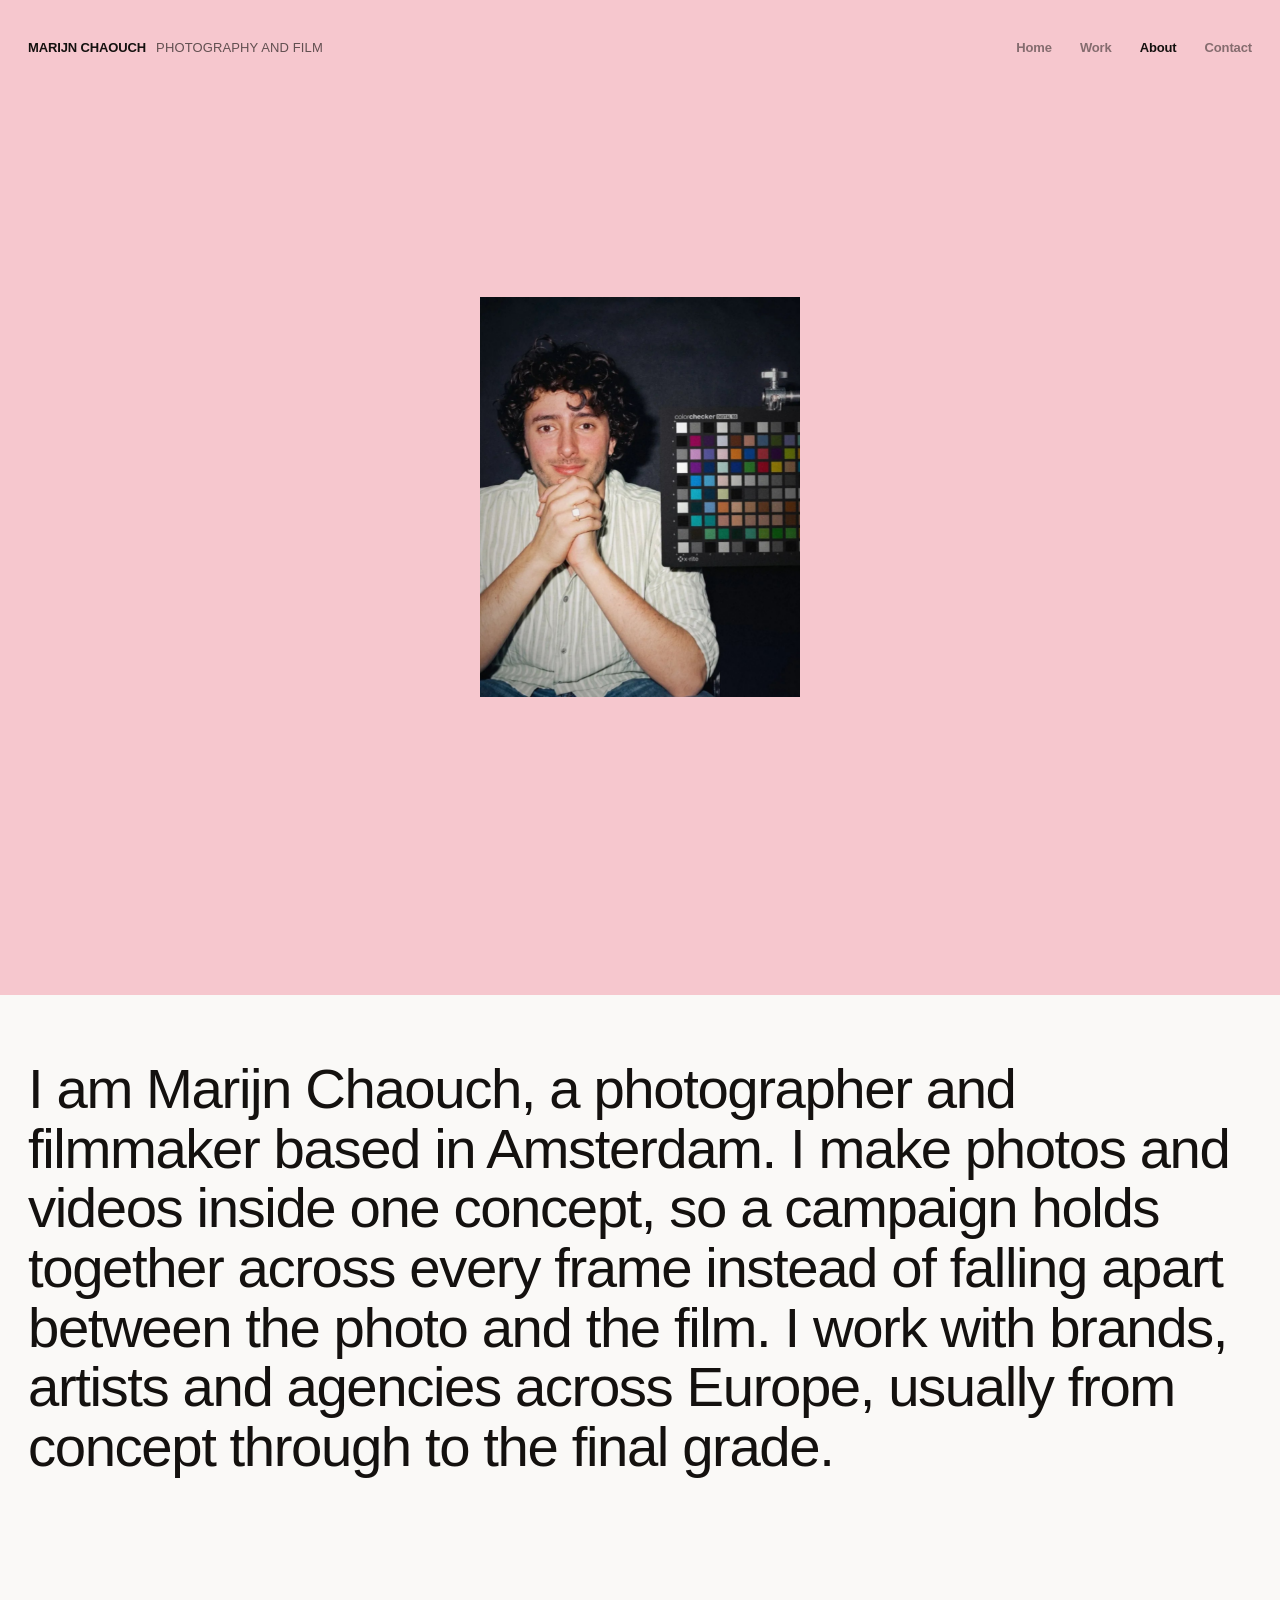
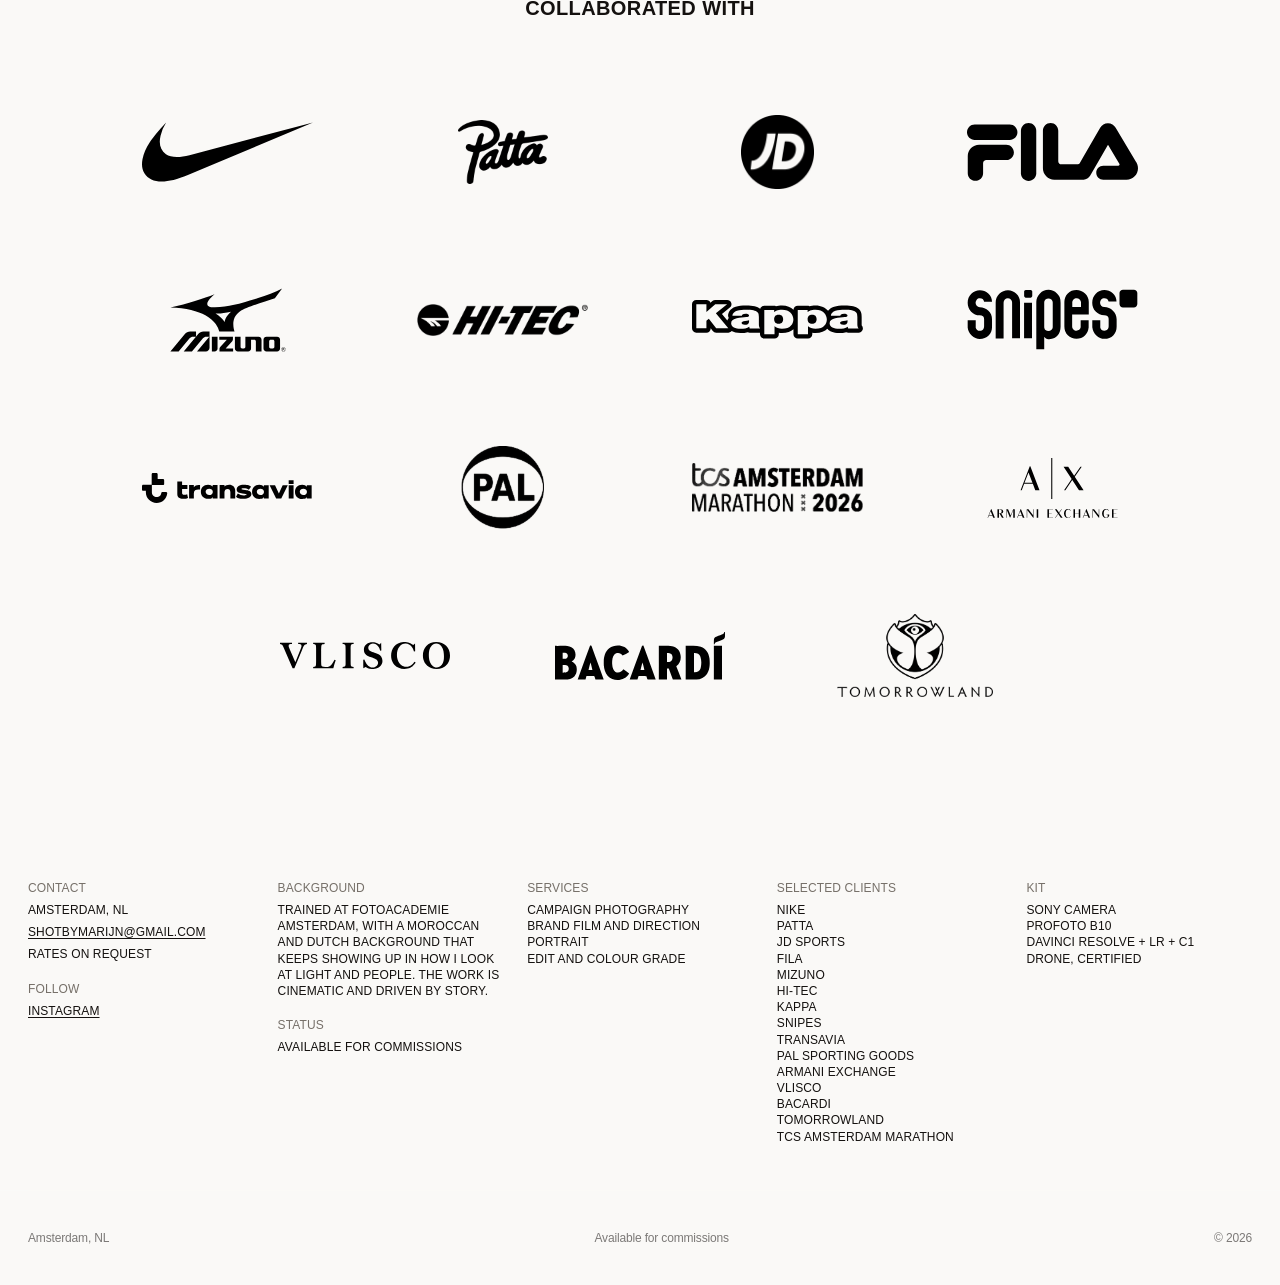
==== commit 525c5bda: "Premium motion: scroll reveals, image curtains, title masks, page transitions, smooth scroll on desk" ====
--- a/about.html
+++ b/about.html
@@ -102,6 +102,7 @@
   </footer>
 
 </div>
+<script src="assets/js/lenis.min.js"></script>
 <script src="assets/js/site.js"></script>
 </body>
 </html>
--- a/assets/css/site.css
+++ b/assets/css/site.css
@@ -3087,3 +3087,42 @@
   .case .bar nav a { color: var(--soft); }
   .case .bar nav a.on, .case .bar nav a:hover { color: var(--ink); }
 }
+
+/* ---------- beweging (22-10-2026): alleen met JS (.mo) en zonder 'minder beweging' ---------- */
+html.lenis, html.lenis body { height: auto; }
+.lenis.lenis-smooth { scroll-behavior: auto !important; }
+.lenis.lenis-stopped { overflow: hidden; }
+
+/* tekst en blokken: zacht omhoog in beeld */
+.mo [data-mo="up"]:not(.mo-done) { transition: opacity 1.1s cubic-bezier(.16, 1, .3, 1) var(--mo-d, 0ms), transform 1.1s cubic-bezier(.16, 1, .3, 1) var(--mo-d, 0ms); }
+.mo [data-mo="up"]:not(.mo-in) { opacity: 0; transform: translate3d(0, 28px, 0); }
+
+/* beelden: gordijn van onder naar boven, beeld zoomt licht terug (op het beeld zelf, niet op het blok:
+   anders ziet de browser het blok als onzichtbaar en start de animatie nooit) */
+.mo [data-mo="img"]:not(.mo-done) { overflow: hidden; background: transparent; }
+.mo [data-mo="img"]:not(.mo-done) > * { transition: clip-path 1.4s cubic-bezier(.77, 0, .18, 1) var(--mo-d, 0ms), transform 1.8s cubic-bezier(.16, 1, .3, 1) var(--mo-d, 0ms); }
+.mo [data-mo="img"]:not(.mo-in) > * { clip-path: inset(100% 0 0 0); transform: scale(1.12); }
+.mo [data-mo="img"].mo-in:not(.mo-done) > * { clip-path: inset(0 0 0 0); }
+
+/* grote titels: woord voor woord uit een masker */
+.mo-w { display: inline-block; overflow: hidden; vertical-align: top; padding-bottom: .1em; margin-bottom: -.1em; }
+.mo-w > span { display: inline-block; }
+.mo [data-mo="title"]:not(.mo-done) .mo-w > span { transition: transform 1.1s cubic-bezier(.16, 1, .3, 1); }
+.mo [data-mo="title"]:not(.mo-in) .mo-w > span { transform: translate3d(0, 105%, 0); }
+
+/* kaarten op Work: rustige zoom bij hover */
+@media (hover: hover) {
+  .card .shot > *, .hv-card .hv-frame img, .hv-card .hv-frame video { transition: transform 1.2s cubic-bezier(.16, 1, .3, 1); }
+  .card:hover .shot > * { transform: scale(1.04); }
+}
+
+/* zachte overgang tussen pagina's (Chrome, Safari 18+) */
+@view-transition { navigation: auto; }
+::view-transition-old(root) { animation: mo-out .35s cubic-bezier(.4, 0, .2, 1) both; }
+::view-transition-new(root) { animation: mo-in .55s cubic-bezier(.16, 1, .3, 1) both; }
+@keyframes mo-out { to { opacity: 0; } }
+@keyframes mo-in { from { opacity: 0; transform: translate3d(0, 14px, 0); } }
+
+@media (prefers-reduced-motion: reduce) {
+  ::view-transition-old(root), ::view-transition-new(root) { animation: none; }
+}
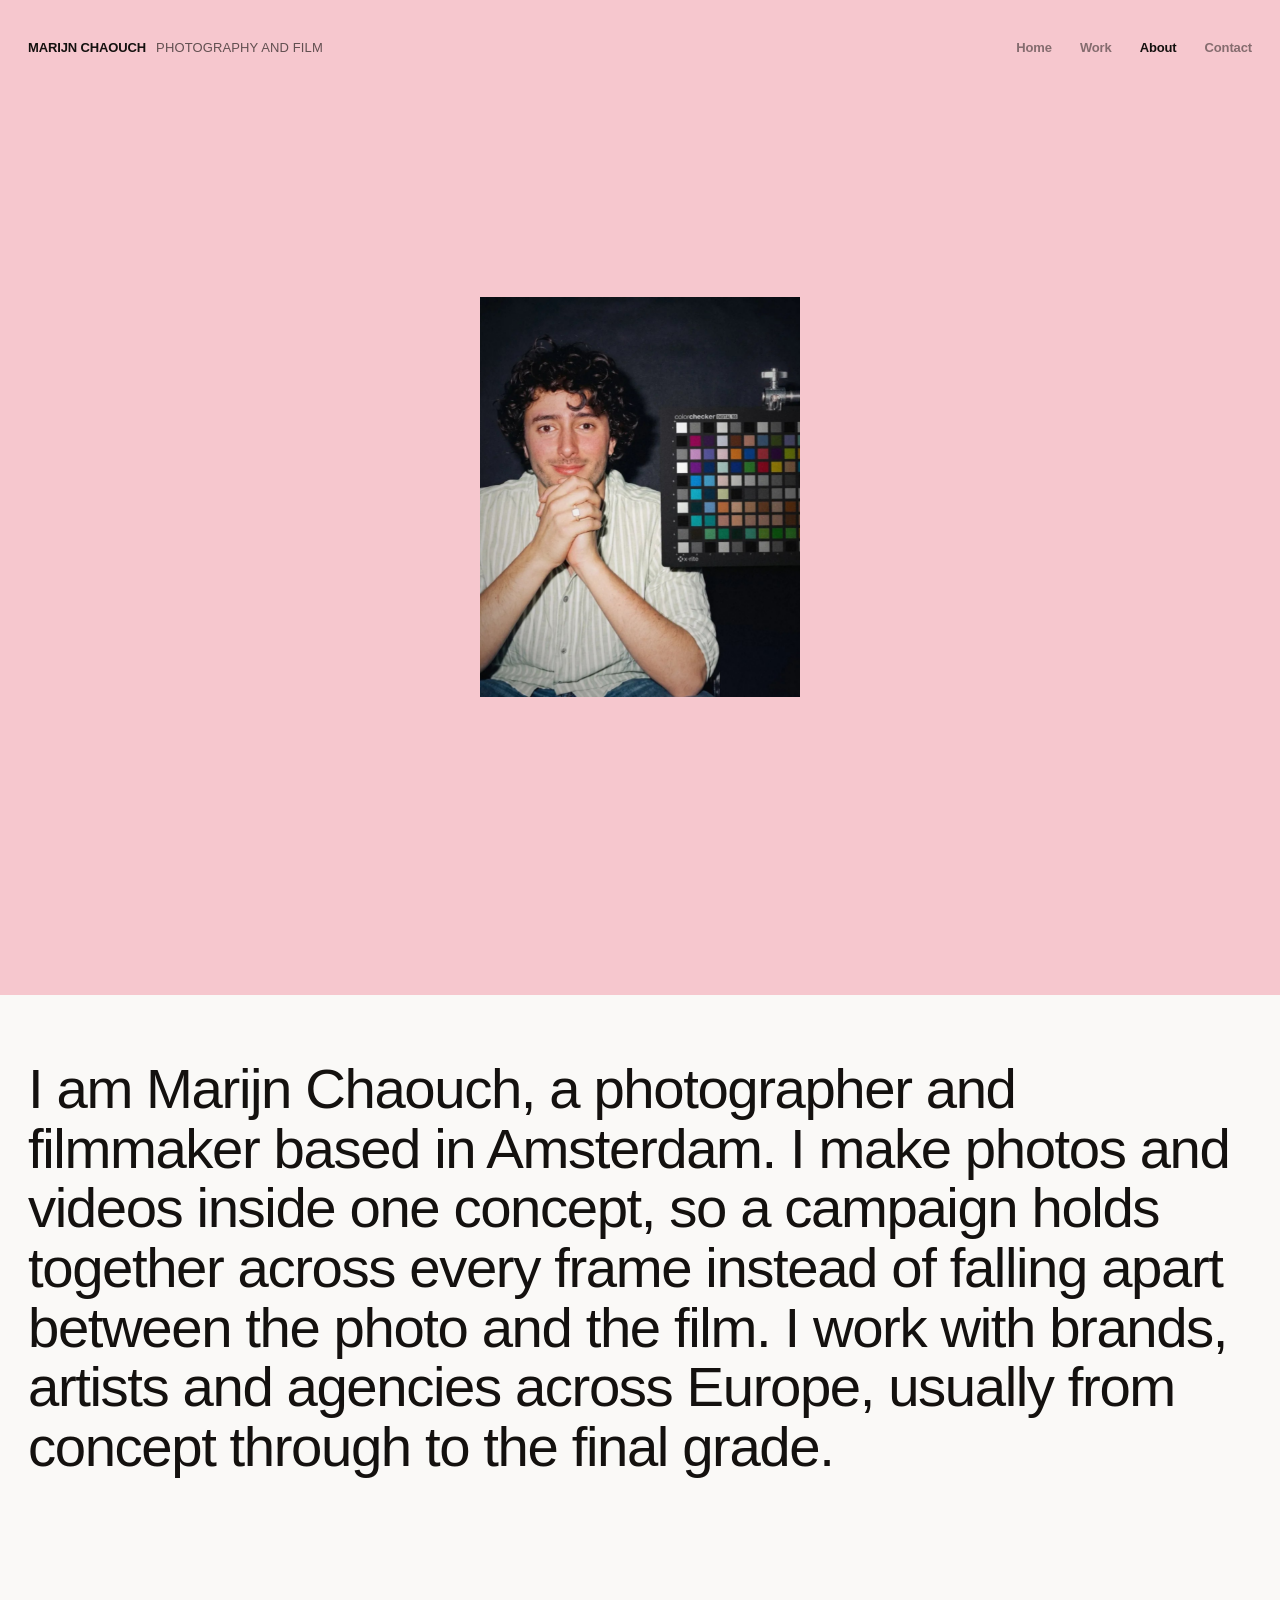
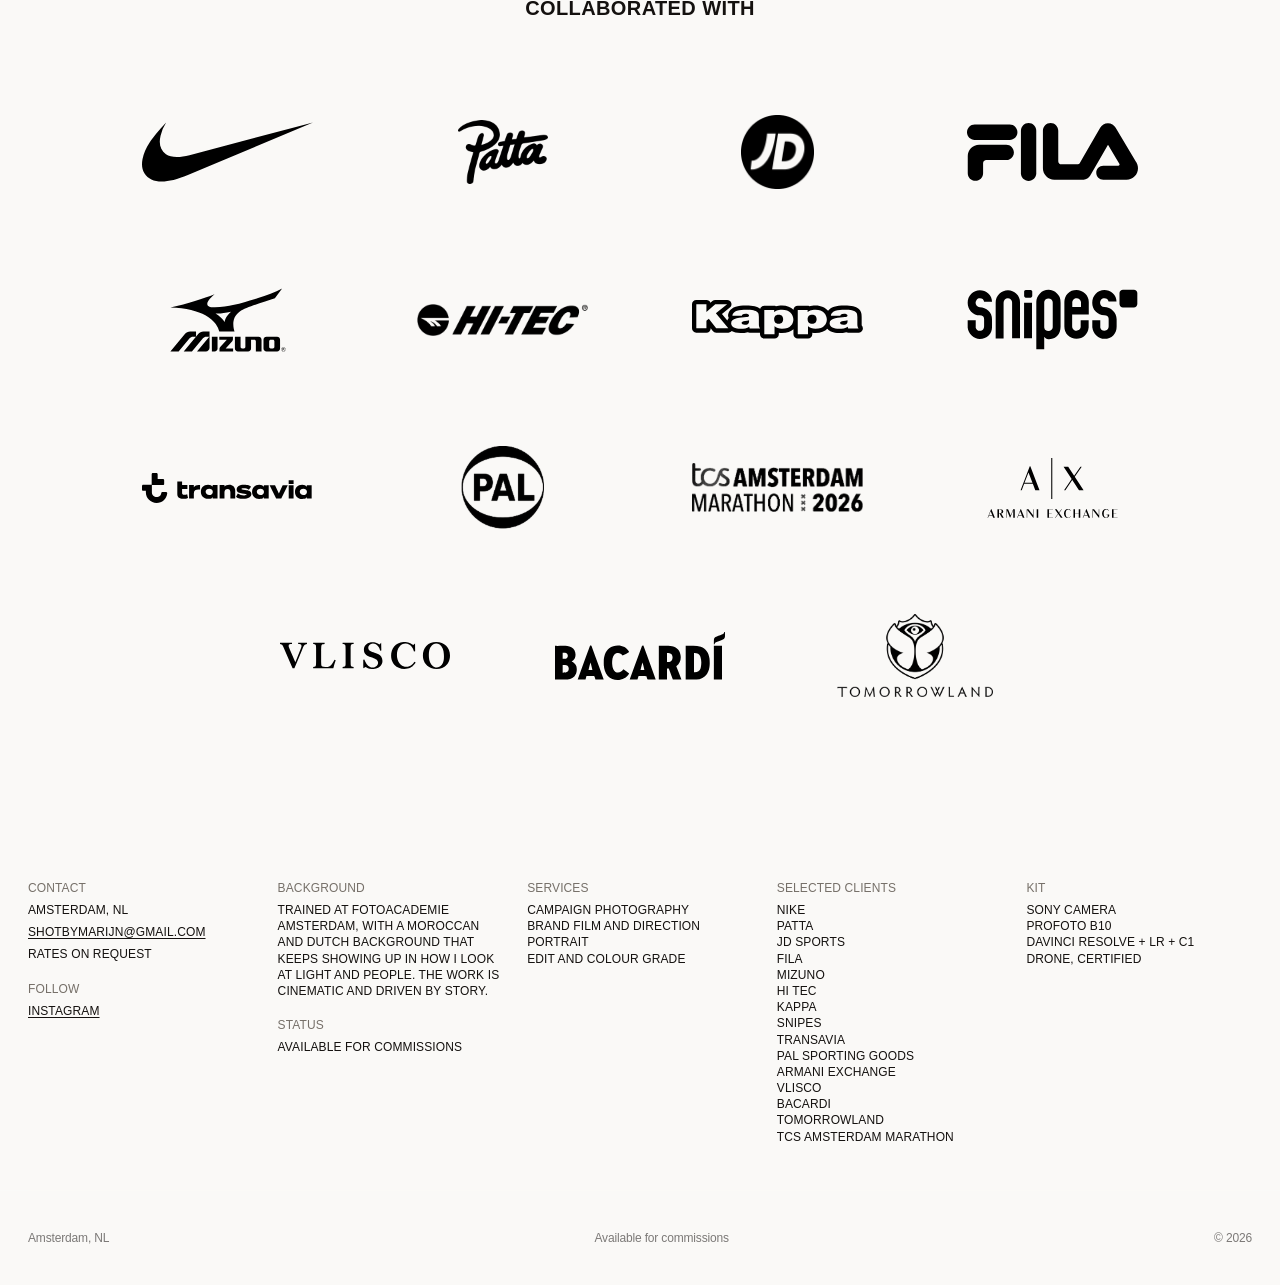
==== commit 7bb94268: "No dashes anywhere: middle dot in titles, 24/26, Hi Tec Co-Authored-By: Claude Opus 5.5 <noreply@ant" ====
--- a/about.html
+++ b/about.html
@@ -4,20 +4,21 @@
 <meta charset="utf-8">
 <meta name="viewport" content="width=device-width, initial-scale=1, viewport-fit=cover">
 <meta name="theme-color" content="#F6C7CE">
-<title>About — Marijn Chaouch</title>
+<title>About · Marijn Chaouch</title>
 <meta name="description" content="Photographer and filmmaker based in Amsterdam, trained at Fotoacademie Amsterdam.">
 <link rel="stylesheet" href="assets/css/site.css">
 <meta property="og:type" content="website">
 <meta property="og:site_name" content="Marijn Chaouch">
-<meta property="og:title" content="About — Marijn Chaouch">
+<meta property="og:title" content="About · Marijn Chaouch">
 <meta property="og:description" content="Photographer and filmmaker based in Amsterdam, trained at Fotoacademie Amsterdam.">
 <meta property="og:image" content="https://www.marijnchaouch.com/media/share-v2.jpg">
 <meta property="og:image:width" content="1200">
 <meta property="og:image:height" content="630">
 <meta name="twitter:card" content="summary_large_image">
-<link rel="icon" href="/favicon.ico" sizes="32x32">
-<link rel="icon" type="image/png" sizes="512x512" href="/media/icon-512.png">
-<link rel="apple-touch-icon" href="/media/icon-180.png">
+<link rel="icon" href="/favicon.ico?v=2" sizes="any">
+<link rel="icon" type="image/png" sizes="32x32" href="/media/icon-32.png?v=2">
+<link rel="icon" type="image/png" sizes="512x512" href="/media/icon-512.png?v=2">
+<link rel="apple-touch-icon" href="/media/icon-180.png?v=2">
 </head>
 <body class="page page-about">
 <div class="wrap">
@@ -50,7 +51,7 @@
       <li style="--k:1.15"><img src="/media/logos/jd.png" alt="JD Sports" loading="lazy"></li>
       <li><img src="/media/logos/fila.svg" alt="Fila" loading="lazy"></li>
       <li><img src="/media/logos/mizuno.svg" alt="Mizuno" loading="lazy"></li>
-      <li><img src="/media/logos/hitec.png" alt="Hi-Tec" loading="lazy"></li>
+      <li><img src="/media/logos/hitec.png" alt="Hi Tec" loading="lazy"></li>
       <li><img src="/media/logos/kappa.svg" alt="Kappa" loading="lazy"></li>
       <li><img src="/media/logos/snipes.svg" alt="Snipes" loading="lazy"></li>
       <li><img src="/media/logos/transavia-v2.svg" alt="Transavia" loading="lazy"></li>
--- a/assets/css/site.css
+++ b/assets/css/site.css
@@ -3094,15 +3094,8 @@
 .lenis.lenis-stopped { overflow: hidden; }
 
 /* tekst en blokken: zacht omhoog in beeld */
-.mo [data-mo="up"]:not(.mo-done) { transition: opacity 1.1s cubic-bezier(.16, 1, .3, 1) var(--mo-d, 0ms), transform 1.1s cubic-bezier(.16, 1, .3, 1) var(--mo-d, 0ms); }
-.mo [data-mo="up"]:not(.mo-in) { opacity: 0; transform: translate3d(0, 28px, 0); }
-
-/* beelden: gordijn van onder naar boven, beeld zoomt licht terug (op het beeld zelf, niet op het blok:
-   anders ziet de browser het blok als onzichtbaar en start de animatie nooit) */
-.mo [data-mo="img"]:not(.mo-done) { overflow: hidden; background: transparent; }
-.mo [data-mo="img"]:not(.mo-done) > * { transition: clip-path 1.4s cubic-bezier(.77, 0, .18, 1) var(--mo-d, 0ms), transform 1.8s cubic-bezier(.16, 1, .3, 1) var(--mo-d, 0ms); }
-.mo [data-mo="img"]:not(.mo-in) > * { clip-path: inset(100% 0 0 0); transform: scale(1.12); }
-.mo [data-mo="img"].mo-in:not(.mo-done) > * { clip-path: inset(0 0 0 0); }
+.mo [data-mo="up"]:not(.mo-done) { transition: opacity .8s ease var(--mo-d, 0ms), transform .8s cubic-bezier(.16, 1, .3, 1) var(--mo-d, 0ms); }
+.mo [data-mo="up"]:not(.mo-in) { opacity: 0; transform: translate3d(0, 10px, 0); }
 
 /* grote titels: woord voor woord uit een masker */
 .mo-w { display: inline-block; overflow: hidden; vertical-align: top; padding-bottom: .1em; margin-bottom: -.1em; }
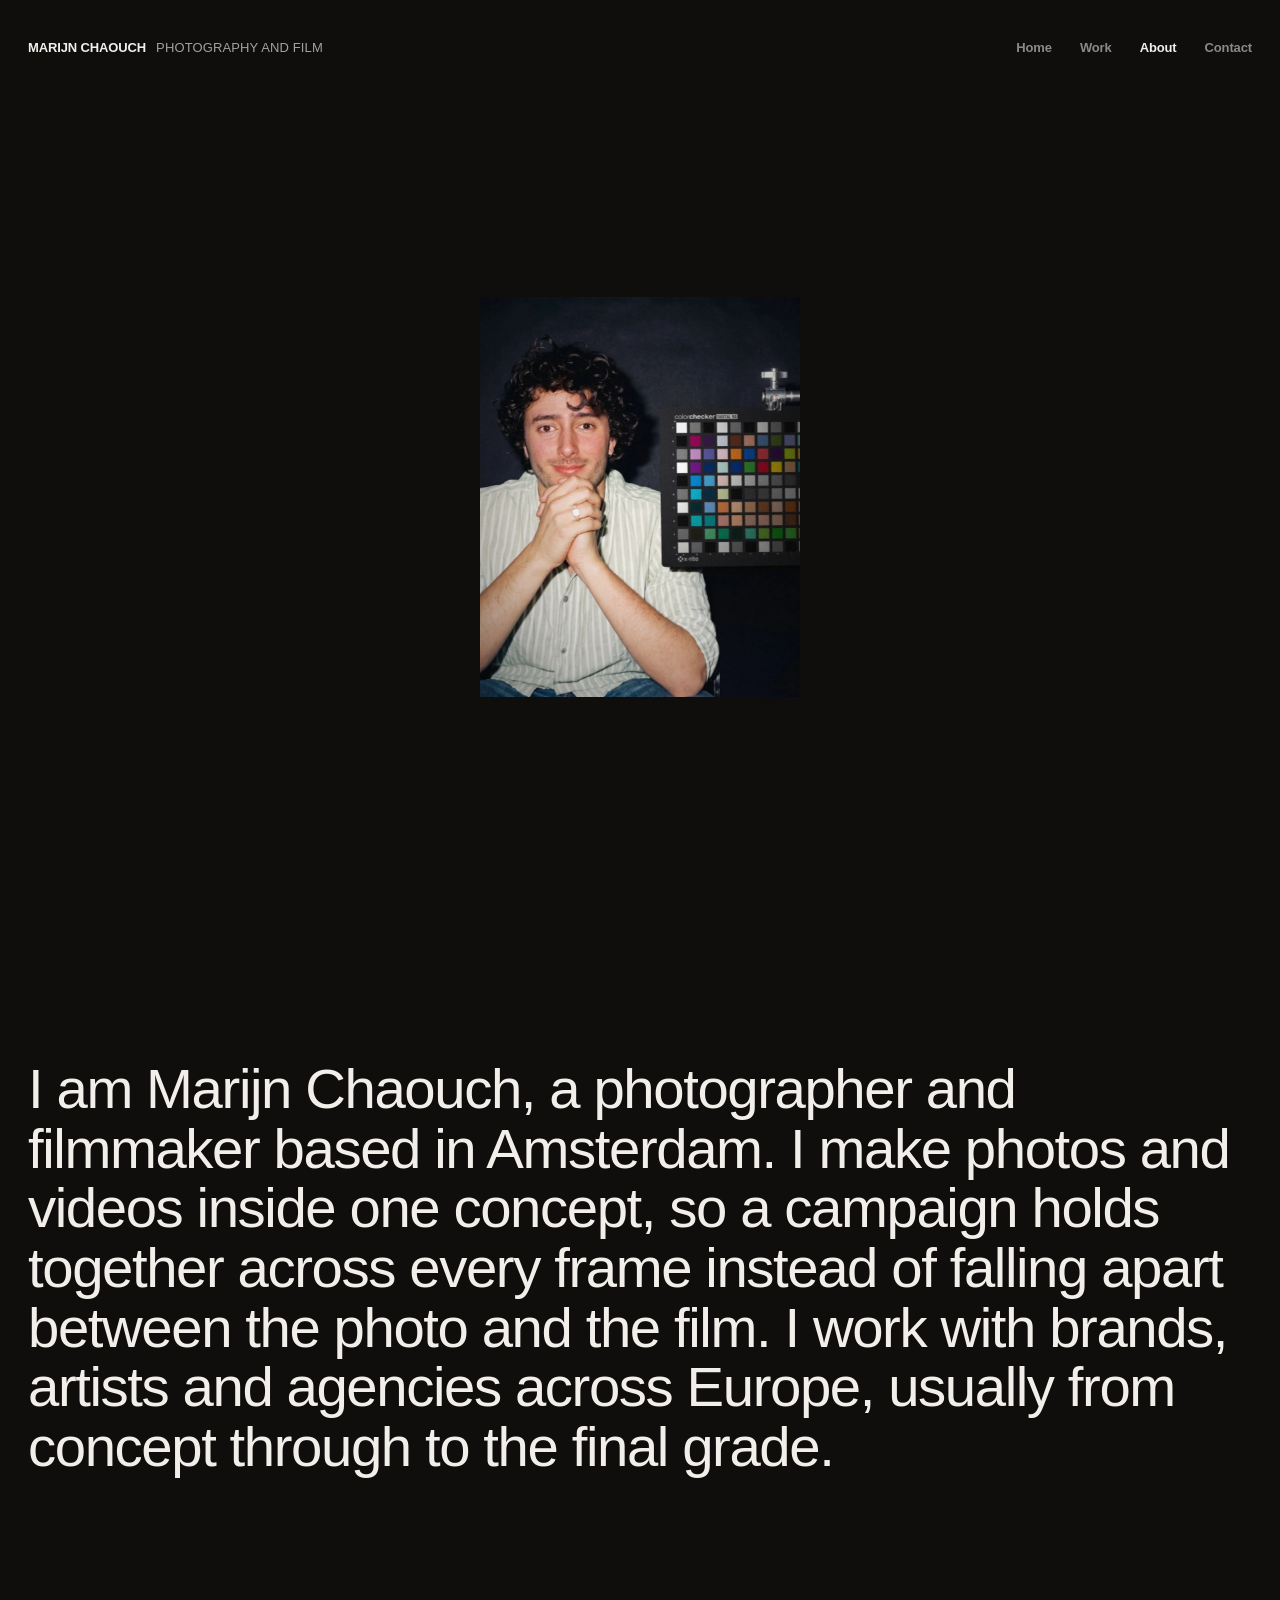
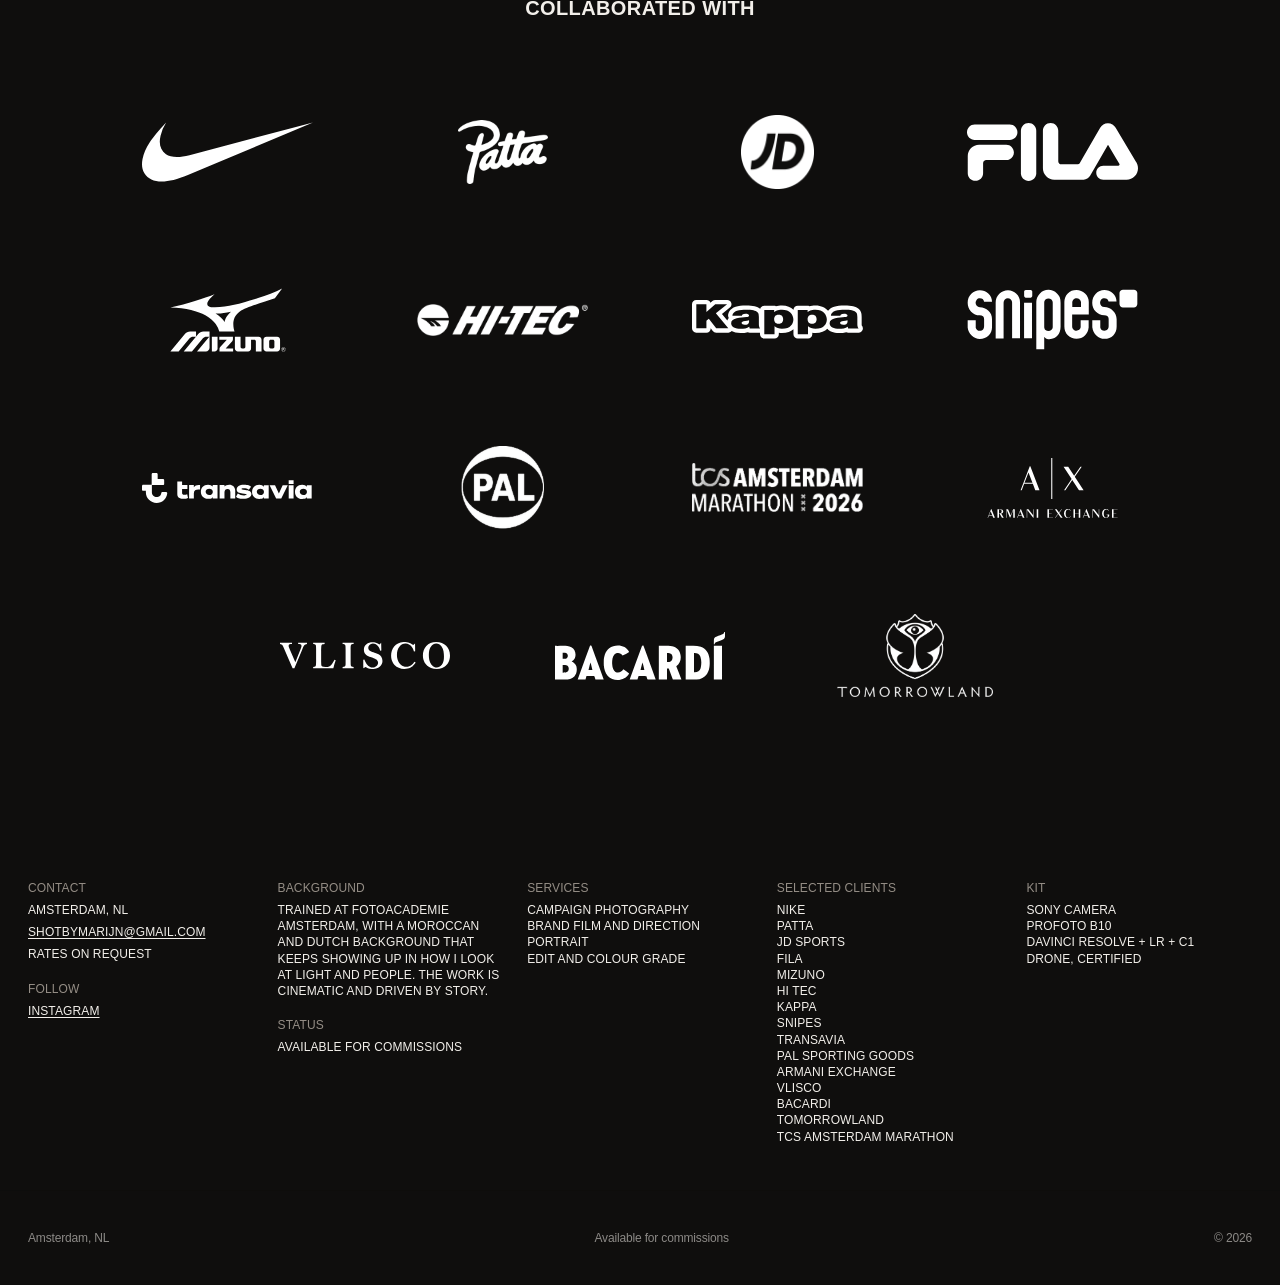
==== commit 7a29852a: "Night mode: black and white from 19:00 to 07:00 in the visitor's local time Co-Authored-By: Claude O" ====
--- a/about.html
+++ b/about.html
@@ -2,6 +2,7 @@
 <html lang="en">
 <head>
 <meta charset="utf-8">
+<script>(function(){var h=new Date().getHours();if(h>=19||h<7)document.documentElement.classList.add("night");})();</script>
 <meta name="viewport" content="width=device-width, initial-scale=1, viewport-fit=cover">
 <meta name="theme-color" content="#F6C7CE">
 <title>About · Marijn Chaouch</title>
--- a/assets/css/site.css
+++ b/assets/css/site.css
@@ -132,7 +132,7 @@
   flex-wrap: wrap;
   gap: 6px 20px;
   font-size: 12px;
-  color: #767069;
+  color: var(--soft);
   padding: 32px 0;
 }
 
@@ -273,7 +273,7 @@
 }
 
 .ph span { font-size: 10px; font-weight: 600; letter-spacing: .14em; text-transform: uppercase; color: var(--soft); }
-.ph b { font-size: 14px; font-weight: 700; letter-spacing: -0.02em; color: #767069; }
+.ph b { font-size: 14px; font-weight: 700; letter-spacing: -0.02em; color: var(--soft); }
 
 /* paginakoppen */
 
@@ -938,7 +938,7 @@
   justify-content: space-between;
   gap: 16px;
   font-size: 11px;
-  color: #767069;
+  color: var(--soft);
   padding: 0 0 24px;
 }
 
@@ -1031,7 +1031,7 @@
     gap: 16px;
     font-size: 11px;
     font-weight: 600;
-    color: #767069;
+    color: var(--soft);
   }
 
   .page-title, .head h1 {
@@ -1096,7 +1096,7 @@
     gap: 24px;
     font-size: 12px;
     font-weight: 600;
-    color: #767069;
+    color: var(--soft);
   }
 
   .page-title, .head h1 {
@@ -1965,7 +1965,7 @@
 /* ---- work: één raster, elke kaart gelijk ---- */
 .grid { display: grid; grid-template-columns: 1fr; gap: 56px; padding-bottom: 64px; }
 .grid > .card { grid-column: auto; margin-top: 0; padding-top: 0; border: 0; }
-.card .corners { display: flex; justify-content: space-between; margin: 0 0 10px; font-size: 11px; font-weight: 600; color: #767069; }
+.card .corners { display: flex; justify-content: space-between; margin: 0 0 10px; font-size: 11px; font-weight: 600; color: var(--soft); }
 .card-num { display: none; }
 .card-title { order: 3; font-size: clamp(26px, 7.4vw, 34px); line-height: 1; letter-spacing: -0.04em; text-transform: none; text-align: left; margin: 0; }
 .card-title span, .card-title span + span { display: inline; text-align: left; padding: 0; }
@@ -2324,7 +2324,7 @@
 .hv-nonverbal { --red: #D2382F; padding-bottom: 0; }
 .hv-nonverbal .hv-split { display: flex; flex-direction: column; gap: 20px; }
 .hv-nonverbal .hv-left { aspect-ratio: 4 / 5; }
-.hv-nonverbal .hv-tags { display: flex; justify-content: space-between; font-size: 10px; font-weight: 600; color: #767069; }
+.hv-nonverbal .hv-tags { display: flex; justify-content: space-between; font-size: 10px; font-weight: 600; color: var(--soft); }
 .hv-nonverbal h2 { margin: 18px 0 14px; font-size: clamp(30px, 8vw, 52px); font-weight: 600; line-height: .98; letter-spacing: -0.035em; text-transform: uppercase; }
 .hv-nonverbal .hv-right p { margin: 0 0 12px; font-size: 13px; line-height: 1.45; color: var(--mid); max-width: 52ch; }
 .hv-nonverbal .hv-link { font-size: 13px; font-weight: 700; border-bottom: 1.5px solid currentColor; }
@@ -2400,7 +2400,7 @@
 /* ---- verder uitgewerkt: studioform, aino, marthens ---- */
 .hv-studioform .hv-col { display: flex; flex-direction: column; gap: 8px; min-width: 0; }
 .hv-studioform .hv-sub { display: flex; gap: 8px; font-size: 12px; font-weight: 600; letter-spacing: -0.01em; }
-.hv-studioform .hv-sub span { color: #767069; font-variant-numeric: tabular-nums; }
+.hv-studioform .hv-sub span { color: var(--soft); font-variant-numeric: tabular-nums; }
 @media (min-width: 720px) {
   .hv-studioform .hv-pic { height: calc(100svh - 120px - 19vw - 120px); }
   .hv-studioform .hv-sub { font-size: 13px; }
@@ -2426,7 +2426,7 @@
 @media (min-width: 720px) { .hv-studioform .hv-pic { height: calc(100svh - 120px - 19vw - 170px); min-height: 260px; } }
 
 /* about en contact licht zoals work, titel bovenaan zoals 'Work' */
-.rue-page.rue-light { --rue: var(--paper); --rueink: var(--ink); --ruemute: #767069; --rueline: var(--line); }
+.rue-page.rue-light { --rue: var(--paper); --rueink: var(--ink); --ruemute: var(--soft); --rueline: var(--line); }
 .rue-light .bar nav a { color: var(--soft); }
 .rue-light .bar nav a.on, .rue-light .bar .mark { color: var(--ink); }
 .rue-light .burger span { background: var(--ink); }
@@ -2453,7 +2453,7 @@
 /* kaarten zoals op Work */
 .hv-feat { display: grid; grid-template-columns: 1fr; gap: 40px; }
 .hv-card { display: flex; flex-direction: column; min-width: 0; color: var(--ink); }
-.hv-meta { display: flex; justify-content: space-between; margin-bottom: 8px; font-size: 11px; font-weight: 600; color: #767069; font-variant-numeric: tabular-nums; }
+.hv-meta { display: flex; justify-content: space-between; margin-bottom: 8px; font-size: 11px; font-weight: 600; color: var(--soft); font-variant-numeric: tabular-nums; }
 .hv-frame { display: block; overflow: hidden; background: var(--frame); aspect-ratio: 4 / 5; }
 .hv-frame .hv-shot { width: 100%; height: 100%; }
 .hv-frame img, .hv-frame video { width: 100%; height: 100%; object-fit: cover; transition: transform 1.2s cubic-bezier(.2, 0, .2, 1); }
@@ -2476,7 +2476,7 @@
 .hv-studioform .hv-avail a { color: var(--ink); }
 .hv-studioform .hv-feat { margin-top: 26px; }
 .hv-more { display: flex; justify-content: space-between; align-items: baseline; margin-top: 40px; padding-top: 14px; border-top: 1px solid var(--line); font-size: 13px; font-weight: 700; }
-.hv-more span { color: #767069; font-weight: 600; }
+.hv-more span { color: var(--soft); font-weight: 600; }
 
 @media (min-width: 720px) {
   .hv-feat-2 { grid-template-columns: 1fr 1fr; gap: 20px; }
@@ -2530,7 +2530,7 @@
 .u-link { display: inline-block; font-size: 14px; font-weight: 700; color: var(--ink); border-bottom: 1.5px solid currentColor; padding-bottom: 2px; }
 .rows { display: flex; flex-direction: column; border-bottom: 1px solid var(--line); }
 .rows .row { display: grid; grid-template-columns: 34% minmax(0, 1fr); gap: 12px; padding: 12px 0 13px; border-top: 1px solid var(--line); font-size: 15px; line-height: 1.4; }
-.rows .row > span { font-size: 13px; font-weight: 600; color: #767069; padding-top: 1px; }
+.rows .row > span { font-size: 13px; font-weight: 600; color: var(--soft); padding-top: 1px; }
 .rows .row b, .rows .row a { font-weight: 600; color: var(--ink); }
 .rows .row a { text-decoration: underline; text-underline-offset: 3px; text-decoration-thickness: 1px; }
 .rows .row ul { list-style: none; margin: 0; padding: 0; display: flex; flex-direction: column; gap: 3px; font-weight: 600; }
@@ -2642,7 +2642,7 @@
 .wi-row b { font-weight: 700; letter-spacing: -0.01em; }
 .wi-row span:last-child { text-align: right; font-variant-numeric: tabular-nums; }
 .wi-head { border-top: 0; padding-top: 0; font-size: 12px; }
-.wi-head span { color: #767069; }
+.wi-head span { color: var(--soft); }
 .wi-preview { position: fixed; left: 0; top: 0; z-index: 30; width: 240px; aspect-ratio: 4 / 5; overflow: hidden; pointer-events: none; opacity: 0; transition: opacity .2s ease; background: var(--frame); }
 .wi-preview.on { opacity: 1; }
 .wi-preview .wi-shot, .wi-preview .wi-shot > * { width: 100%; height: 100%; object-fit: cover; }
@@ -2749,7 +2749,7 @@
 .ab4-body { padding: 32px 0 24px; }
 .ab4-big { margin: 0 0 64px; font-size: clamp(28px, 8vw, 40px); font-weight: 500; line-height: 1.1; letter-spacing: -0.025em; }
 .ab4-cols { display: grid; grid-template-columns: 1fr 1fr; gap: 32px 16px; font-size: 11px; font-weight: 500; line-height: 1.35; text-transform: uppercase; letter-spacing: .01em; }
-.ab4-col h2 { margin: 0 0 6px; font-size: inherit; font-weight: 500; color: #767069; }
+.ab4-col h2 { margin: 0 0 6px; font-size: inherit; font-weight: 500; color: var(--soft); }
 .ab4-col h2 ~ h2 { margin-top: 18px; }
 .ab4-col p, .ab4-col ul { margin: 0 0 6px; padding: 0; list-style: none; }
 .ab4-col a { text-decoration: underline; text-underline-offset: 2px; text-decoration-thickness: 1px; }
@@ -2869,7 +2869,7 @@
   .hv-studioform .hv-feat-3 .hv-card { flex: 0 0 84%; scroll-snap-align: start; }
   .hv-studioform .hv-feat-3 .hv-frame { aspect-ratio: 4 / 5; max-height: 62svh; }
   .hv-studioform .hv-title { font-size: 22px; }
-  .hv-count { display: block; margin-top: 16px; font-size: 12px; font-weight: 600; color: #767069; font-variant-numeric: tabular-nums; }
+  .hv-count { display: block; margin-top: 16px; font-size: 12px; font-weight: 600; color: var(--soft); font-variant-numeric: tabular-nums; }
   .hv-count span { color: var(--ink); }
   .hv-long { margin-top: 48px; font-size: 24px; line-height: 1.18; letter-spacing: -0.02em; }
 }
@@ -2893,17 +2893,17 @@
 body.menu-open .burger em::after { content: "Close"; font-size: 12px; }
 .dark .burger em, .case .burger em { color: inherit; }
 .nav-head { display: none !important; }
-@media (max-width: 380px) { .bar .mark span { display: none; } }
+@media (max-width: 719px) { .bar .mark span { display: none; } }
 @media (min-width: 1100px) { .bar .mark { font-size: 13px; } }
 @media (max-width: 1099px) { .bar nav { padding-top: 80px; } }
 @media (min-width: 720px) and (max-width: 1099px) { .bar nav { padding-top: 92px; } }
 
 /* ================= homepage-varianten (mobile first) ================= */
-.hv-rows { display: flex; flex-direction: column; margin-top: 40px; }
+.hv-rows { display: flex; flex-direction: column; align-items: stretch; margin-top: 40px; padding-top: 0; border-top: 0; }
 .hv-rows a { display: flex; justify-content: space-between; align-items: center; min-height: 56px; border-top: 1px solid var(--line); font-size: 20px; font-weight: 700; letter-spacing: -0.02em; color: var(--ink); }
 .hv-rows a:last-child { border-bottom: 1px solid var(--line); }
 .hv-rows span { color: var(--ink); }
-.hv-rows i { font-style: normal; font-size: 14px; font-weight: 600; color: var(--mid); }
+.hv-rows i { font-style: normal; font-size: 14px; font-weight: 600; color: var(--mid); margin-left: 16px; }
 .hv-feed, .hv-cover, .hv-reels, .hv-stack, .hv-list { min-height: 0; padding-bottom: 0; }
 
 /* feed: van rand tot rand, titel in wit over het beeld */
@@ -2927,7 +2927,7 @@
 .hvc-thumb { aspect-ratio: 4 / 5; overflow: hidden; background: var(--frame); }
 .hvc-thumb > * { width: 100%; height: 100%; object-fit: cover; }
 .hvc-grid b { font-size: 14px; font-weight: 700; letter-spacing: -0.015em; line-height: 1.15; }
-.hvc-grid span { font-size: 11px; font-weight: 600; color: #767069; }
+.hvc-grid span { font-size: 11px; font-weight: 600; color: var(--soft); }
 @media (min-width: 720px) { .hvc-grid { grid-template-columns: repeat(4, 1fr); gap: 40px 16px; } .hvc-hero { height: calc(100svh - 84px); } }
 
 /* reels: elk project een volledig scherm, swipen naar het volgende */
@@ -2953,7 +2953,7 @@
 .hvs-card { position: sticky; top: 64px; display: block; height: calc(100svh - 96px); margin-bottom: 16px; overflow: hidden; background: var(--frame); box-shadow: 0 -12px 30px rgba(0,0,0,.08); }
 .hvs-shot, .hvs-shot > * { width: 100%; height: 100%; object-fit: cover; }
 .hvs-cap { position: absolute; left: 0; right: 0; top: 0; z-index: 1; display: flex; gap: 10px; align-items: baseline; padding: 12px 14px; background: var(--paper); color: var(--ink); }
-.hvs-cap span { font-size: 12px; font-weight: 600; color: #767069; font-variant-numeric: tabular-nums; }
+.hvs-cap span { font-size: 12px; font-weight: 600; color: var(--soft); font-variant-numeric: tabular-nums; }
 .hvs-cap b { flex: 1; font-size: 18px; font-weight: 700; letter-spacing: -0.02em; }
 @media (min-width: 720px) { .hvs-card { top: 96px; height: calc(100svh - 140px); } }
 
@@ -2968,7 +2968,7 @@
 .hvl-t { display: flex; flex-direction: column; gap: 3px; min-width: 0; }
 .hvl-t b { font-size: 22px; font-weight: 700; line-height: 1.05; letter-spacing: -0.03em; }
 .hvl-t span { font-size: 12px; font-weight: 600; color: var(--mid); }
-.hvl-y { font-size: 12px; font-weight: 600; color: #767069; font-variant-numeric: tabular-nums; }
+.hvl-y { font-size: 12px; font-weight: 600; color: var(--soft); font-variant-numeric: tabular-nums; }
 @media (min-width: 720px) { .hvl-row { grid-template-columns: 96px minmax(0, 1fr) auto; } .hvl-thumb { width: 96px; } .hvl-t b { font-size: clamp(28px, 3vw, 48px); } }
 
 /* keuzebalk: altijd boven de Safari-balk en alle knoppen zichtbaar op de telefoon */
@@ -3021,7 +3021,7 @@
 
 /* panoramis (desktop): één scherm, naam in het midden, rij vierkanten, zin onderaan */
 .hv-panoramis { display: flex; flex-direction: column; min-height: calc(100svh - 72px); }
-.hvp-top { display: grid; grid-template-columns: 1fr auto 1fr; align-items: start; gap: 16px; font-size: 11px; font-weight: 500; line-height: 1.35; color: #767069; }
+.hvp-top { display: grid; grid-template-columns: 1fr auto 1fr; align-items: start; gap: 16px; font-size: 11px; font-weight: 500; line-height: 1.35; color: var(--soft); }
 .hvp-top span:last-child { text-align: right; }
 .hvp-top h1 { margin: 0; font-size: clamp(28px, 3vw, 44px); font-weight: 700; letter-spacing: -0.04em; line-height: 1; color: var(--ink); }
 .hvp-top sup { font-size: .32em; vertical-align: top; position: relative; top: .2em; margin-left: 2px; }
@@ -3033,9 +3033,9 @@
 .hvp-cap { position: absolute; left: 12px; bottom: 10px; color: #fff; display: flex; flex-direction: column; gap: 1px; font-size: 12px; opacity: 0; transition: opacity .25s ease; text-shadow: 0 1px 8px rgba(0,0,0,.35); }
 .hvp-cap b { font-size: 15px; letter-spacing: -0.01em; }
 .hvp-cell:hover .hvp-cap { opacity: 1; }
-.hvp-text { align-self: center; max-width: 52ch; margin: 0 0 20px; text-align: center; font-size: 12px; line-height: 1.45; color: #767069; }
+.hvp-text { align-self: center; max-width: 52ch; margin: 0 0 20px; text-align: center; font-size: 12px; line-height: 1.45; color: var(--soft); }
 /* panoramis: de kop links wordt '© 2026 Marijn Chaouch / Photography and Film', klein en grijs, op één lijn met het menu */
-body.hv-is-panoramis .bar .mark { flex-direction: column; align-items: flex-start; gap: 0; font-size: 11px; font-weight: 500; line-height: 1.35; letter-spacing: 0; text-transform: none; color: #767069; }
+body.hv-is-panoramis .bar .mark { flex-direction: column; align-items: flex-start; gap: 0; font-size: 11px; font-weight: 500; line-height: 1.35; letter-spacing: 0; text-transform: none; color: var(--soft); }
 body.hv-is-panoramis .bar .mark b { font-size: inherit; font-weight: inherit; letter-spacing: inherit; }
 body.hv-is-panoramis .bar .mark b::before { content: "\00a9  2026 "; }
 body.hv-is-panoramis .bar .mark span { opacity: 1; }
@@ -3098,7 +3098,9 @@
 .mo [data-mo="up"]:not(.mo-in) { opacity: 0; transform: translate3d(0, 10px, 0); }
 
 /* grote titels: woord voor woord uit een masker */
-.mo-w { display: inline-block; overflow: hidden; vertical-align: top; padding-bottom: .1em; margin-bottom: -.1em; }
+/* het masker knipt alleen tijdens het inkomen, met ruimte voor haakjes en uitlopers; daarna niets meer afgeknipt */
+.mo-w { display: inline-block; vertical-align: top; padding: .18em .06em; margin: -.18em -.06em; }
+.mo [data-mo="title"]:not(.mo-done) .mo-w { overflow: hidden; }
 .mo-w > span { display: inline-block; }
 .mo [data-mo="title"]:not(.mo-done) .mo-w > span { transition: transform 1.1s cubic-bezier(.16, 1, .3, 1); }
 .mo [data-mo="title"]:not(.mo-in) .mo-w > span { transform: translate3d(0, 105%, 0); }
@@ -3119,3 +3121,37 @@
 @media (prefers-reduced-motion: reduce) {
   ::view-transition-old(root), ::view-transition-new(root) { animation: none; }
 }
+
+/* oude vaste home-inhoud nooit even laten zien bij laden: verborgen tot de JS beslist (zie homeStyles) */
+.home-row { display: none; }
+body:not(.hv-on) .home .foot { visibility: hidden; }
+body.hv-fallback .home-row { display: flex; }
+body.hv-fallback .home .foot { visibility: visible; }
+
+/* niets van de onderkant (footer, grote naam, volgend project) laten zien voordat de pagina is opgebouwd */
+body:not(.ready) .foot, body:not(.ready) .next, body:not(.ready) .wi-word, body:not(.ready) [data-next], body:not(.ready) .ph { visibility: hidden; }
+
+/* ---------- nacht (22-10-2026): 19:00 tot 07:00 lokale tijd van de bezoeker, gezet in <head> en in site.js ---------- */
+html.night {
+  --paper: #0F0E0D;
+  --ink: #F2EFEA;
+  --mid: #B9B3AB;
+  --soft: #948D85;
+  --frame: #1E1C1A;
+  --line: #2E2B28;
+  --about: #0F0E0D;
+  --aboutink: #F2EFEA;
+  color-scheme: dark;
+  background: var(--paper);
+}
+html.night body { background: var(--paper); color: var(--ink); }
+html.night .bar nav { --navline: rgba(242, 239, 234, .16); }
+html.night .case { --casemute: rgba(242, 239, 234, .5); --casefade: rgba(242, 239, 234, .08); }
+html.night body.page-about { --about-bg: #0F0E0D; }
+html.night:has(body.page-about) { background: var(--paper); }
+html.night .page-about .foot, html.night .page-about .bar nav a { color: rgba(242, 239, 234, .55); }
+html.night .page-about .bar nav a.on, html.night .page-about .bar nav a:hover { color: var(--ink); }
+html.night .ab4-logos img { filter: brightness(0) invert(1); }
+html.night .hvg-title, html.night .hv-name, html.night .hvp-name { color: var(--ink); }
+html.night .film-sound[aria-pressed="true"] { background: var(--ink); color: var(--paper); }
+html.night .burger span { background: var(--ink); }
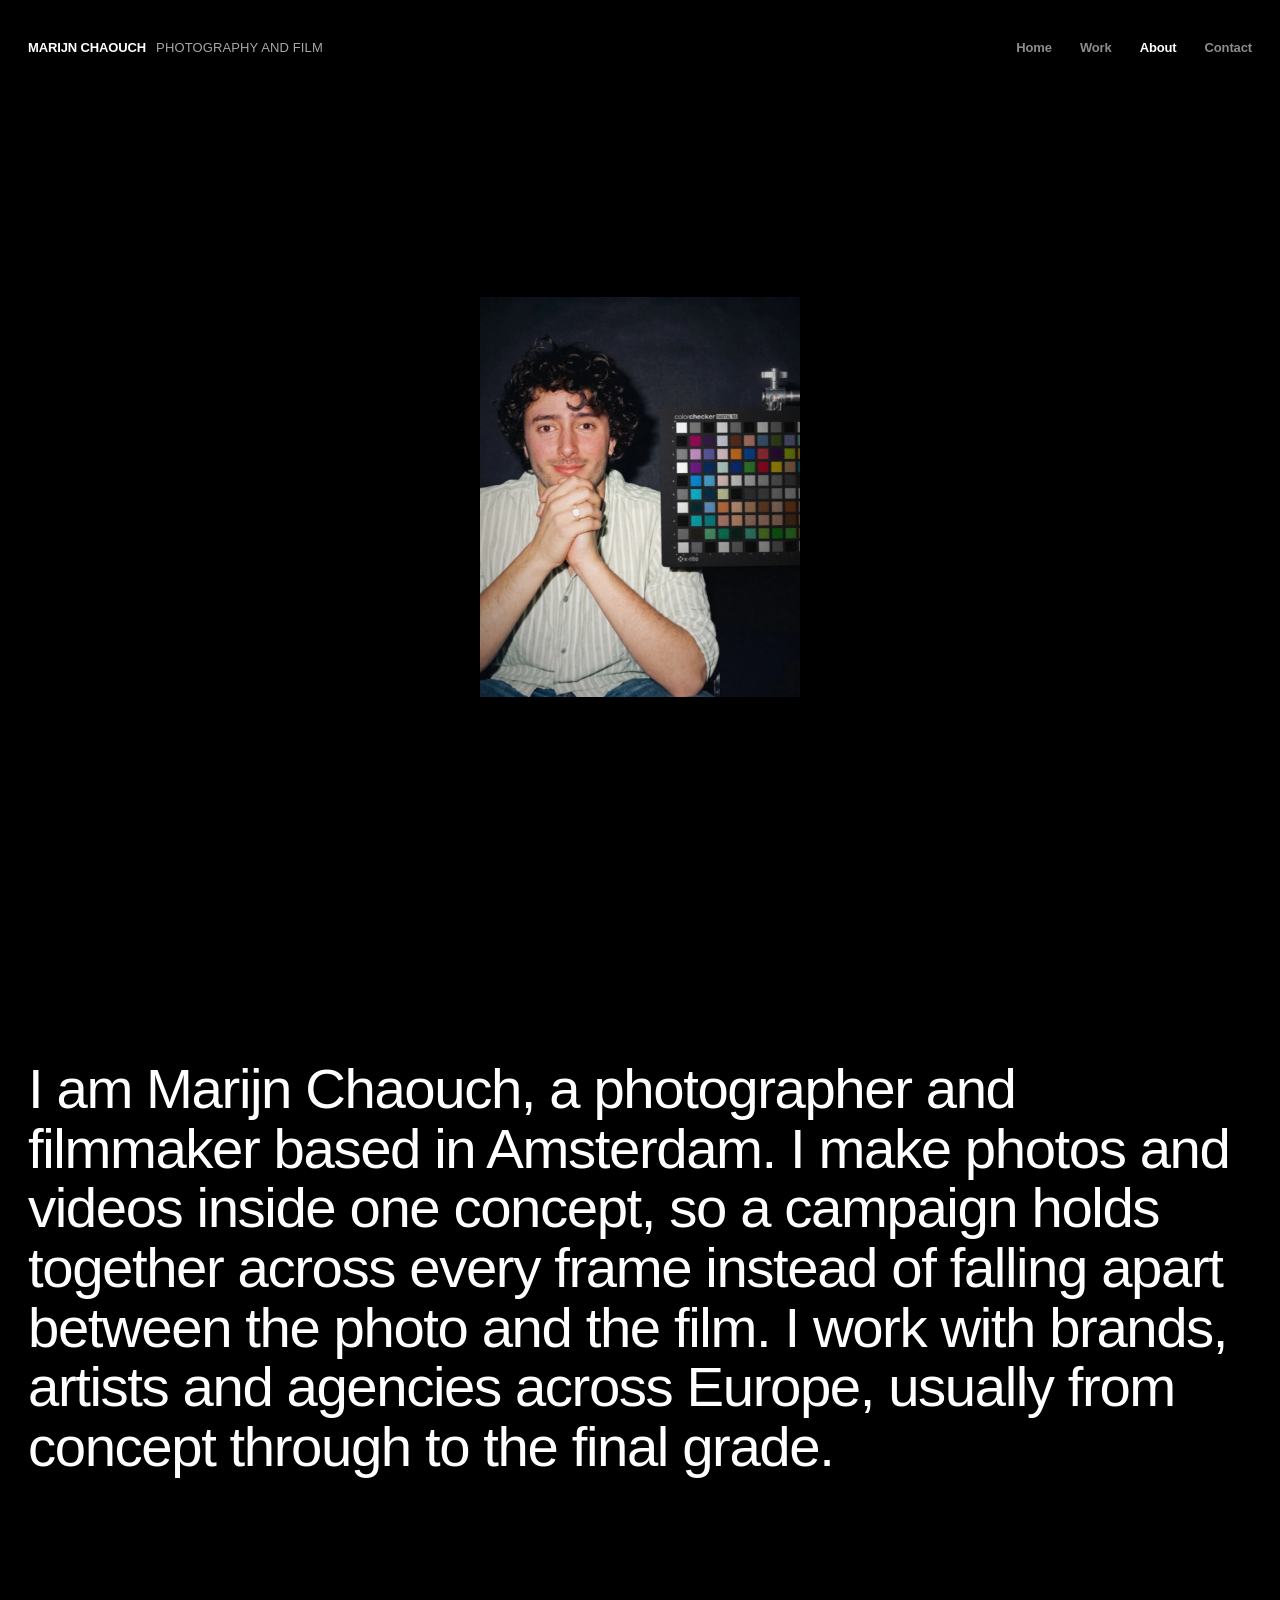
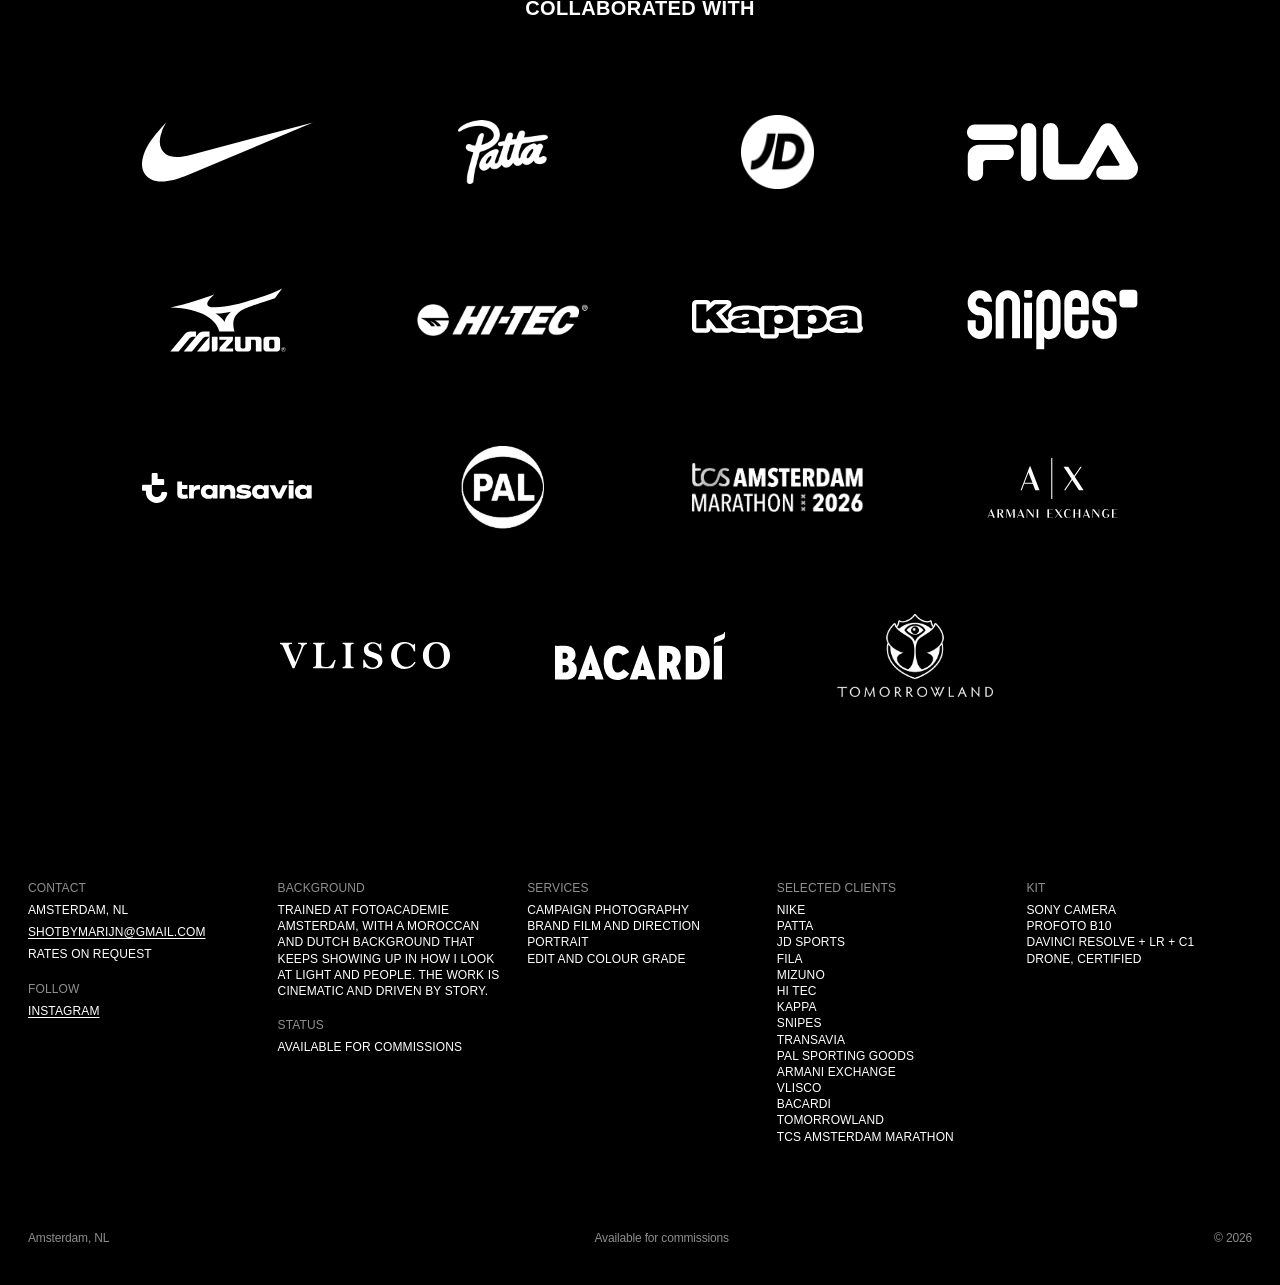
==== commit d2b8ee04: "Black theme always on (timer removed) Co-Authored-By: Claude Opus 5.5 <noreply@anthropic.com>" ====
--- a/about.html
+++ b/about.html
@@ -1,10 +1,9 @@
 <!doctype html>
-<html lang="en">
+<html lang="en" class="night">
 <head>
 <meta charset="utf-8">
-<script>(function(){var h=new Date().getHours();if(h>=19||h<7)document.documentElement.classList.add("night");})();</script>
 <meta name="viewport" content="width=device-width, initial-scale=1, viewport-fit=cover">
-<meta name="theme-color" content="#F6C7CE">
+<meta name="theme-color" content="#000000">
 <title>About · Marijn Chaouch</title>
 <meta name="description" content="Photographer and filmmaker based in Amsterdam, trained at Fotoacademie Amsterdam.">
 <link rel="stylesheet" href="assets/css/site.css">
--- a/assets/css/site.css
+++ b/assets/css/site.css
@@ -3133,25 +3133,35 @@
 
 /* ---------- nacht (22-10-2026): 19:00 tot 07:00 lokale tijd van de bezoeker, gezet in <head> en in site.js ---------- */
 html.night {
-  --paper: #0F0E0D;
-  --ink: #F2EFEA;
-  --mid: #B9B3AB;
-  --soft: #948D85;
-  --frame: #1E1C1A;
-  --line: #2E2B28;
-  --about: #0F0E0D;
-  --aboutink: #F2EFEA;
+  --paper: #000000;
+  --ink: #FFFFFF;
+  --mid: #BDBDBD;
+  --soft: #8F8F8F;
+  --frame: #161616;
+  --line: #262626;
+  --about: #000000;
+  --aboutink: #FFFFFF;
   color-scheme: dark;
   background: var(--paper);
 }
 html.night body { background: var(--paper); color: var(--ink); }
-html.night .bar nav { --navline: rgba(242, 239, 234, .16); }
-html.night .case { --casemute: rgba(242, 239, 234, .5); --casefade: rgba(242, 239, 234, .08); }
-html.night body.page-about { --about-bg: #0F0E0D; }
+html.night .bar nav { --navline: rgba(255, 255, 255, .16); }
+html.night .case { --casemute: rgba(255, 255, 255, .5); --casefade: rgba(255, 255, 255, .08); }
+html.night body.page-about { --about-bg: #000000; }
 html.night:has(body.page-about) { background: var(--paper); }
-html.night .page-about .foot, html.night .page-about .bar nav a { color: rgba(242, 239, 234, .55); }
+html.night .page-about .foot, html.night .page-about .bar nav a { color: rgba(255, 255, 255, .55); }
 html.night .page-about .bar nav a.on, html.night .page-about .bar nav a:hover { color: var(--ink); }
 html.night .ab4-logos img { filter: brightness(0) invert(1); }
 html.night .hvg-title, html.night .hv-name, html.night .hvp-name { color: var(--ink); }
 html.night .film-sound[aria-pressed="true"] { background: var(--ink); color: var(--paper); }
 html.night .burger span { background: var(--ink); }
+
+/* uitgelicht blok in de stapel (span 'feature'): gecentreerd, zo groot als past, ruimte erboven en eronder;
+   het blok is precies zo breed als het beeld, dus de geluidsknop staat in de hoek van de video */
+.case .stack .item.feature, .case:not(.case-contents) .stack .item.feature:nth-child(n) {
+  grid-column: 1 / -1; justify-self: center; width: min(100%, calc(var(--imgmax) * var(--r, .8))); margin: 6vh 0;
+}
+.case .stack .item.feature img, .case .stack .item.feature video { width: 100%; height: auto; max-height: none; object-position: center; }
+@media (min-width: 720px) {
+  .case .stack .item.feature, .case:not(.case-contents) .stack .item.feature:nth-child(n) { grid-column: 1 / -1; margin: 10vh 0; }
+}
